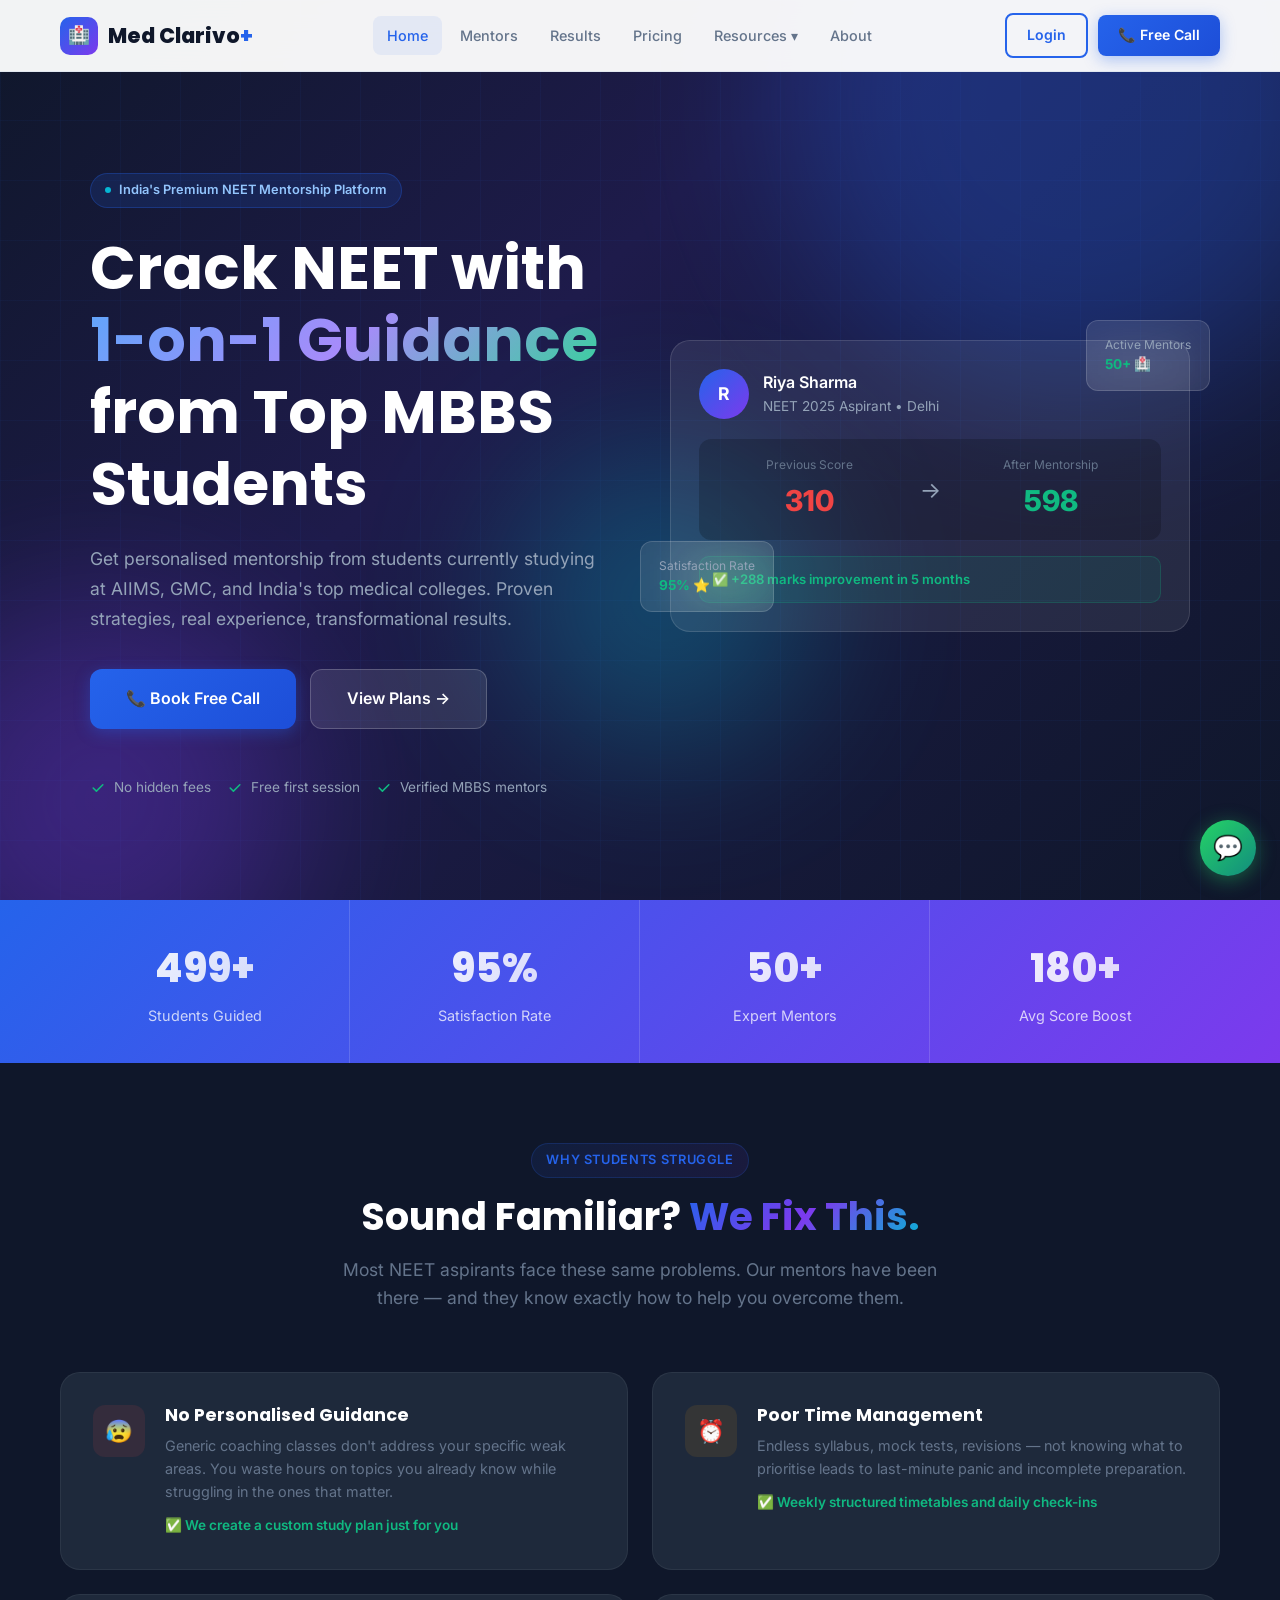
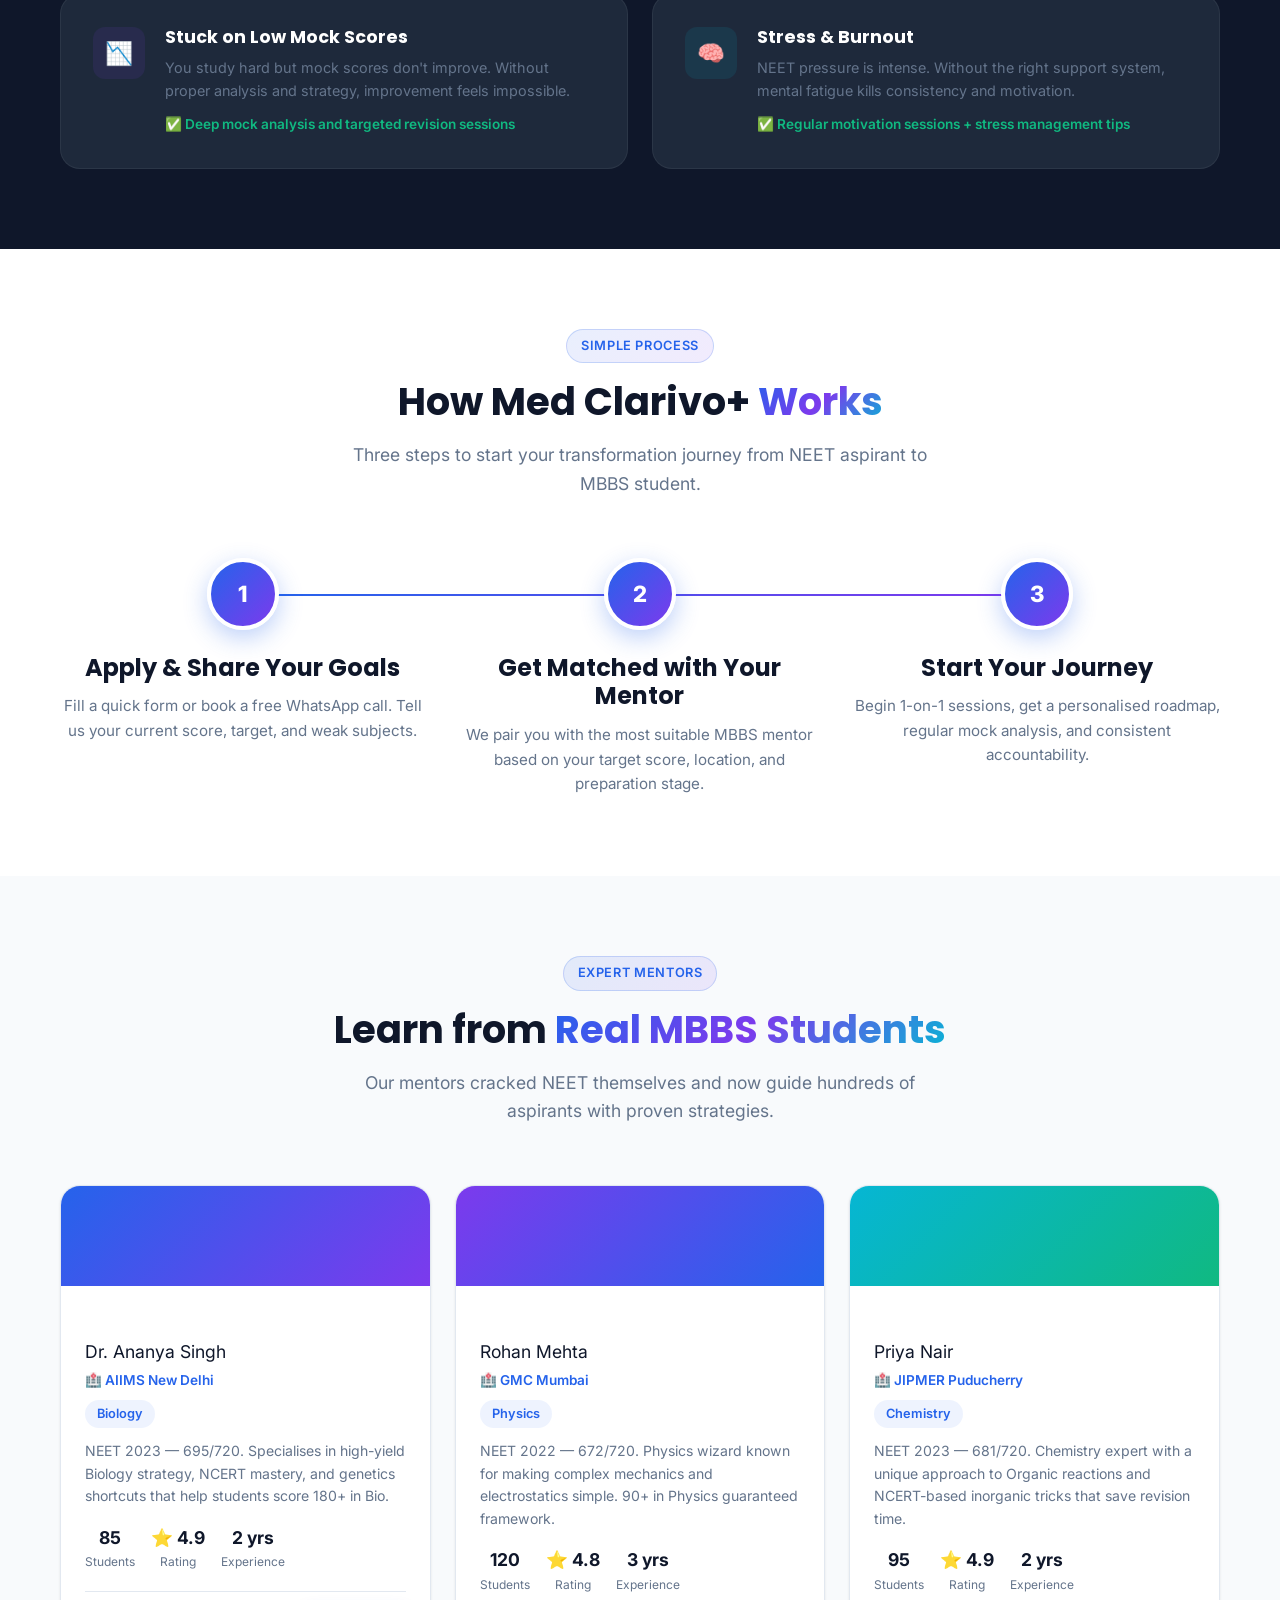
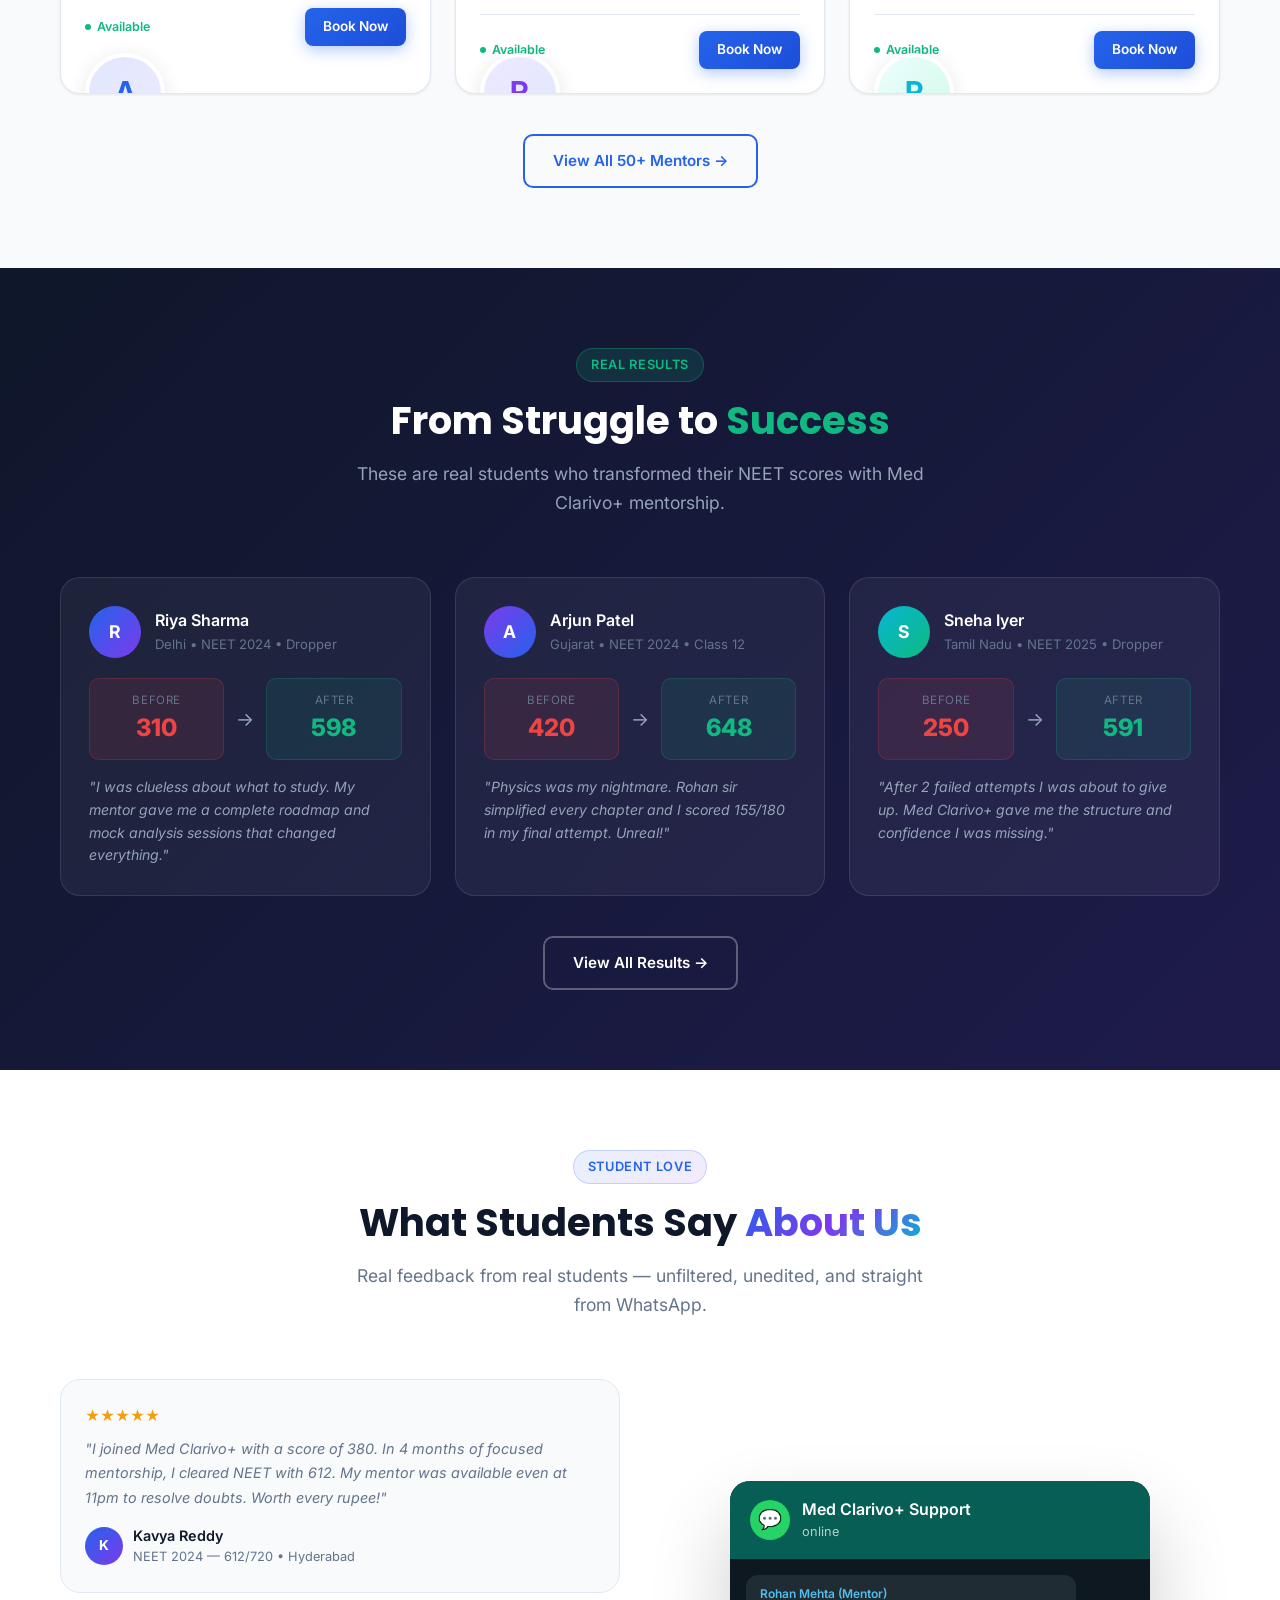
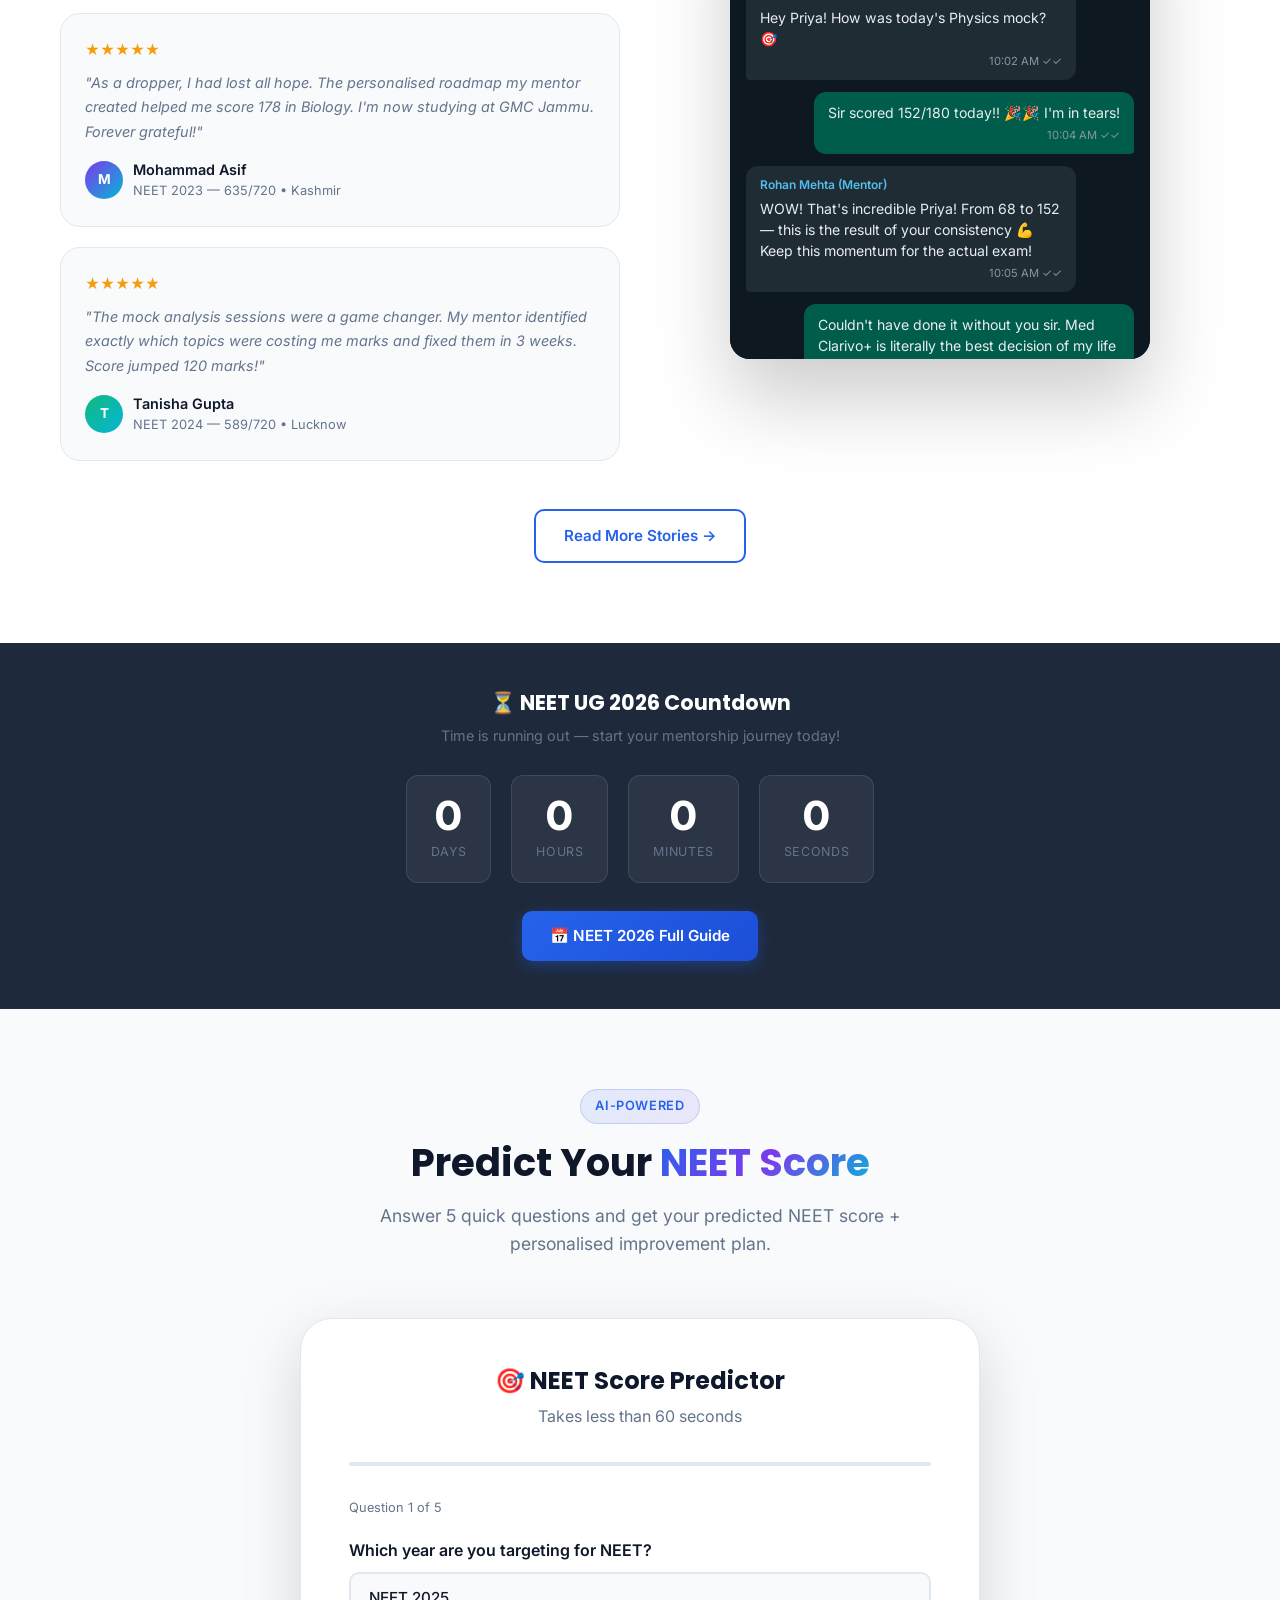
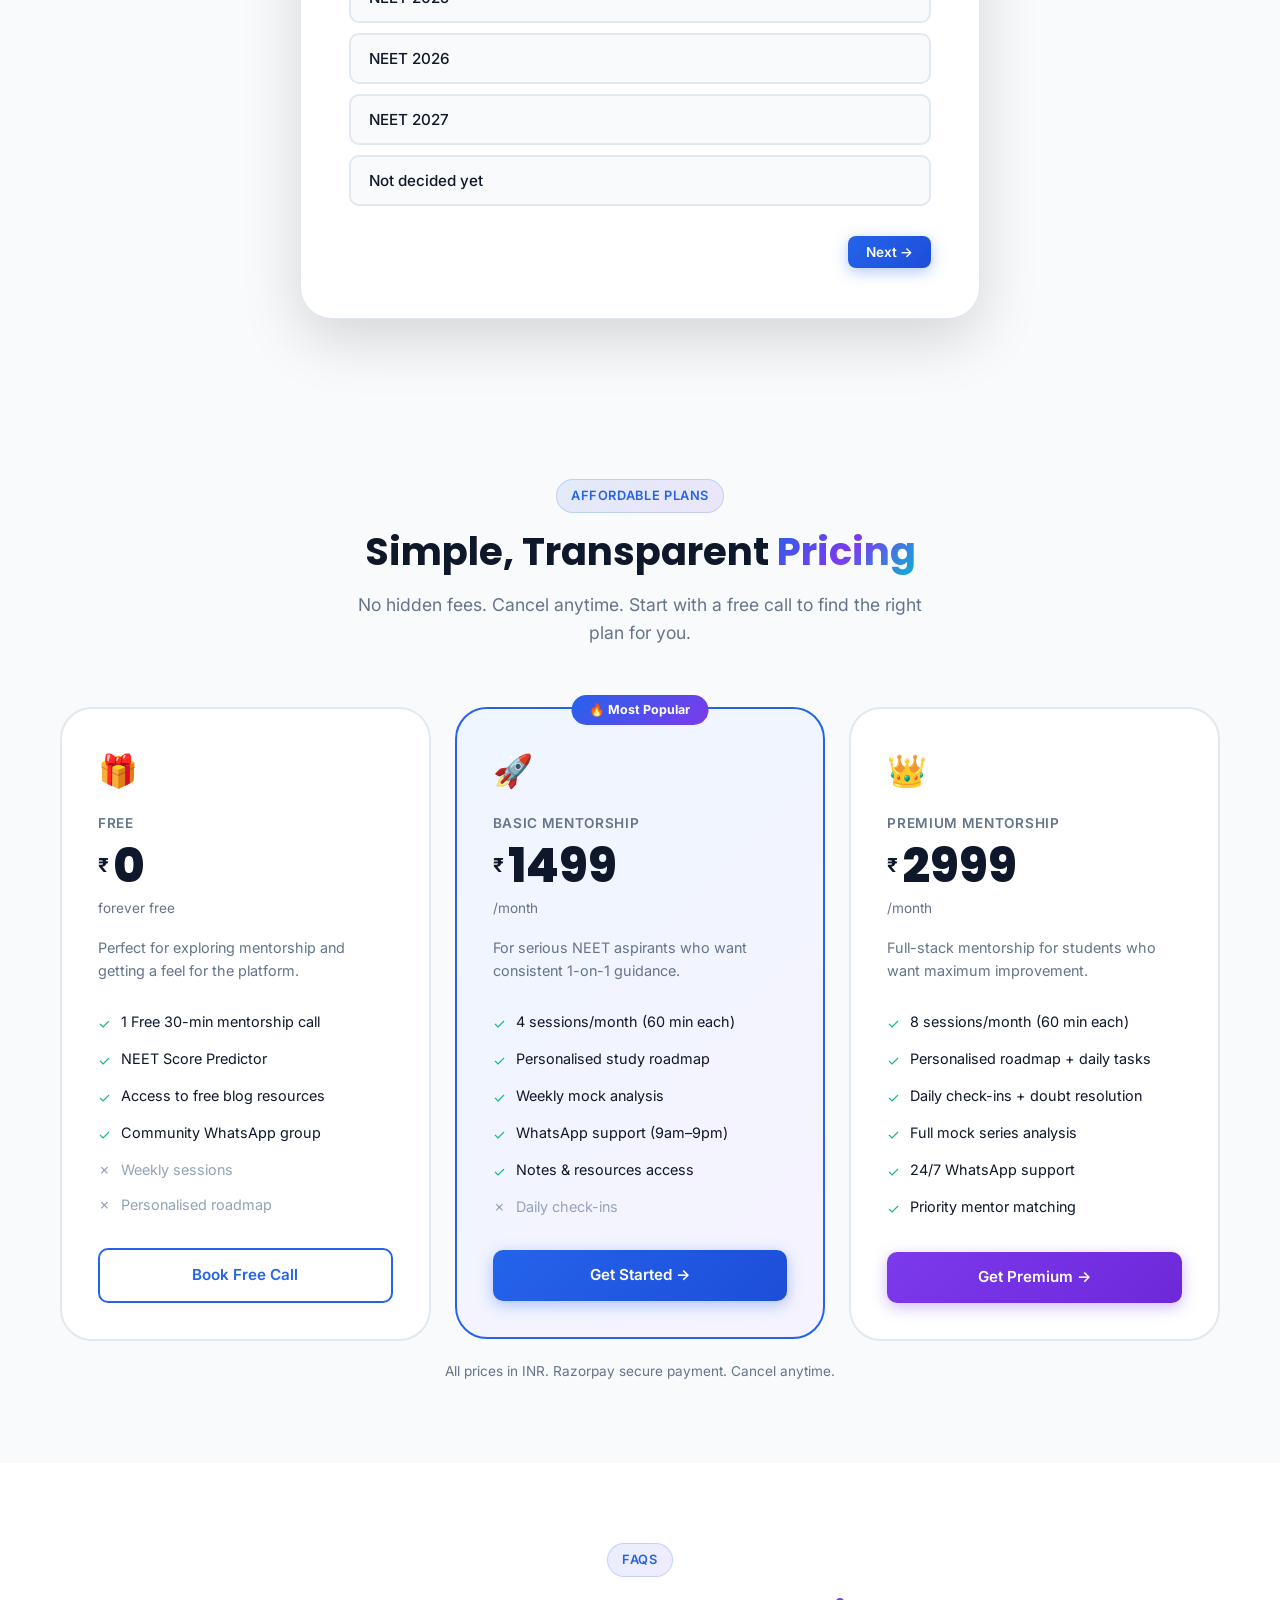
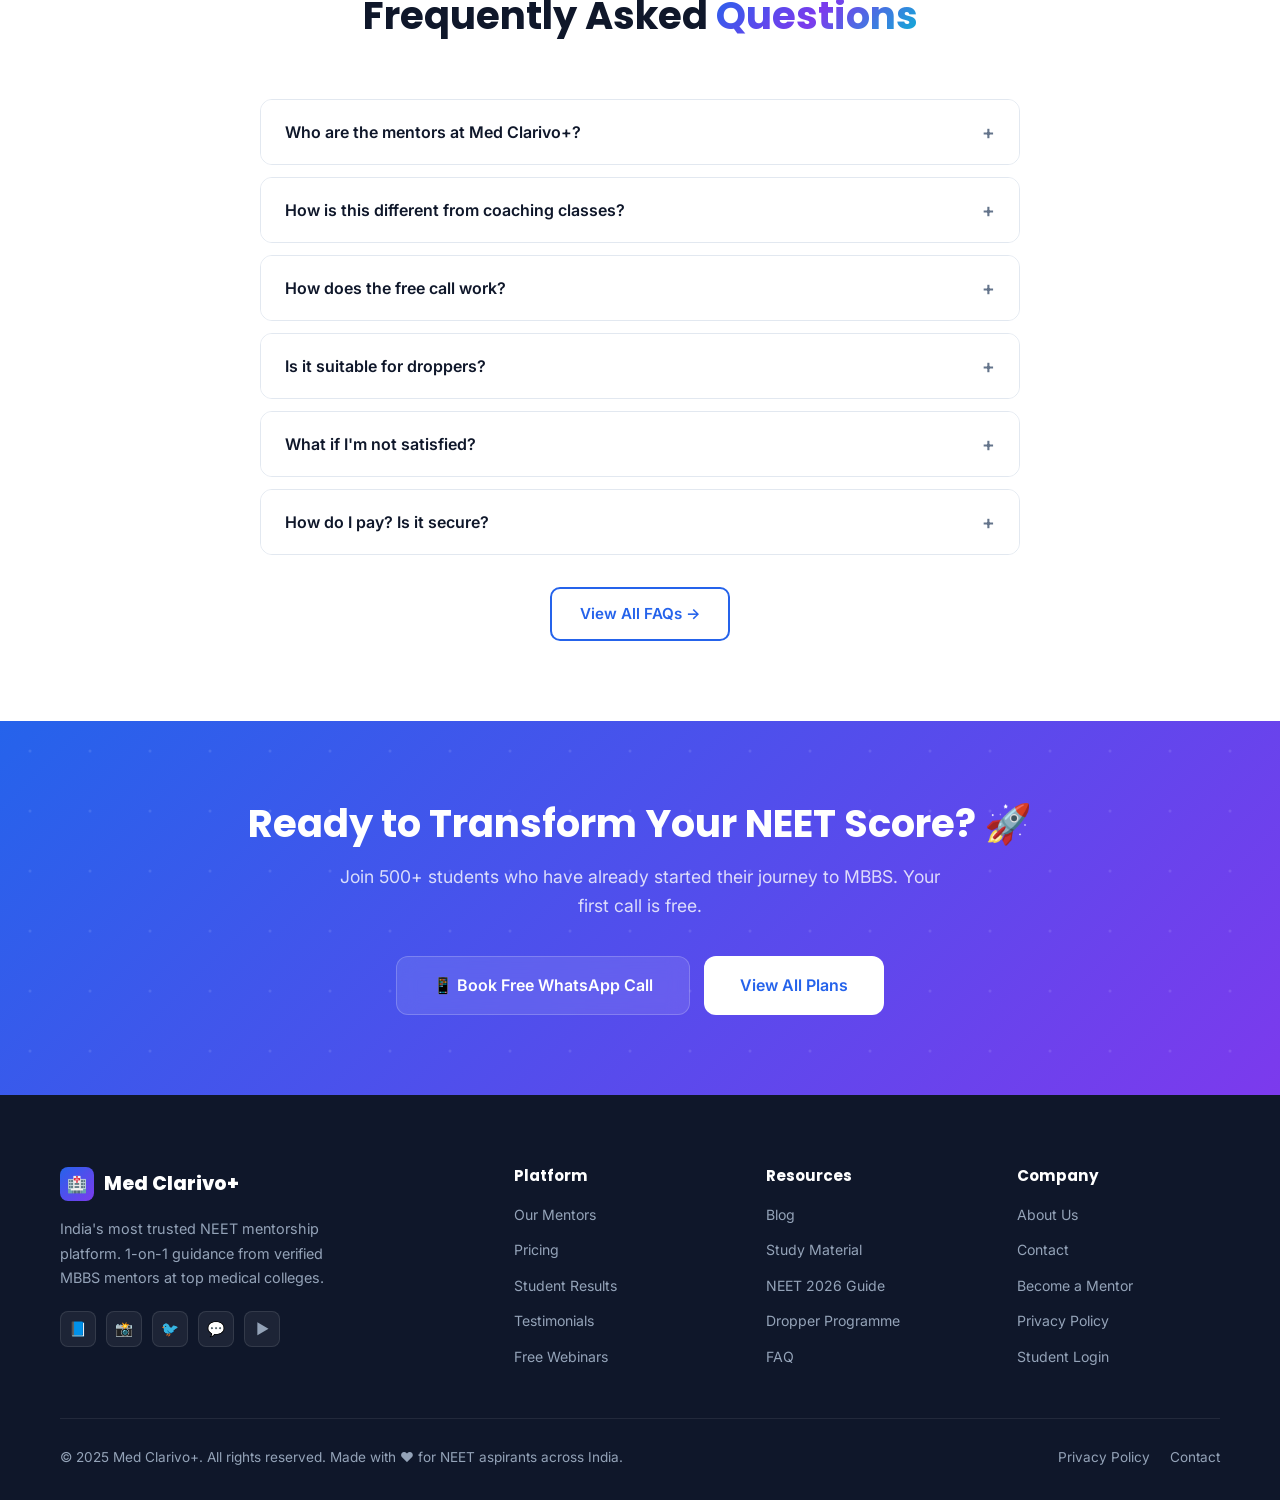
==== index.html @ 0ae344fa "Add premium homepage with all sections" ====
<!DOCTYPE html>
<html lang="en">
<head>
  <meta charset="UTF-8" />
  <meta name="viewport" content="width=device-width, initial-scale=1.0" />
  <title>Med Clarivo+ | Premium NEET Mentorship Platform</title>
  <meta name="description" content="Get personalised NEET mentorship from MBBS students at top medical colleges. 500+ students guided. 95% satisfaction. Book your free call today." />
  <meta name="keywords" content="NEET mentorship, NEET guidance, NEET mentor, NEET 2026 preparation, MBBS admission guidance, NEET coaching" />
  <meta name="robots" content="index, follow" />
  <meta name="author" content="Med Clarivo+" />
  <!-- Open Graph -->
  <meta property="og:title" content="Med Clarivo+ | Premium NEET Mentorship" />
  <meta property="og:description" content="Get personalised 1-on-1 NEET mentorship from MBBS students at top medical colleges." />
  <meta property="og:type" content="website" />
  <meta property="og:url" content="https://owaisahadbhat.github.io/Med-clarivo/" />
  <meta property="og:image" content="assets/images/og-image.jpg" />
  <!-- Twitter Card -->
  <meta name="twitter:card" content="summary_large_image" />
  <meta name="twitter:title" content="Med Clarivo+ | Premium NEET Mentorship" />
  <meta name="twitter:description" content="1-on-1 NEET mentorship from top MBBS students. 500+ guided. Free call available." />
  <!-- Structured Data -->
  <script type="application/ld+json">
  {
    "@context": "https://schema.org",
    "@type": "EducationalOrganization",
    "name": "Med Clarivo+",
    "description": "Premium NEET mentorship platform connecting aspirants with MBBS mentors",
    "url": "https://owaisahadbhat.github.io/Med-clarivo/",
    "sameAs": [],
    "offers": {
      "@type": "Offer",
      "description": "NEET mentorship plans starting free"
    }
  }
  </script>
  <link rel="preconnect" href="https://fonts.googleapis.com" />
  <link rel="preconnect" href="https://fonts.gstatic.com" crossorigin />
  <link href="https://fonts.googleapis.com/css2?family=Inter:wght@400;500;600;700&family=Poppins:wght@600;700;800&display=swap" rel="stylesheet" />
  <link rel="stylesheet" href="style.css" />
</head>
<body>

<!-- ============ NAVBAR ============ -->
<nav class="navbar" id="navbar">
  <div class="nav-inner">
    <a href="index.html" class="nav-logo">
      <div class="logo-icon">🏥</div>
      <span class="logo-text">Med Clarivo<span class="logo-plus">+</span></span>
    </a>
    <div class="nav-links">
      <a href="index.html" class="active">Home</a>
      <a href="pages/mentors.html">Mentors</a>
      <a href="pages/results.html">Results</a>
      <a href="pages/pricing.html">Pricing</a>
      <div class="nav-dropdown">
        <button class="nav-dropdown-toggle">Resources ▾</button>
        <div class="nav-dropdown-menu">
          <a href="pages/blog.html">📝 Blog</a>
          <a href="pages/resources.html">📚 Study Resources</a>
          <a href="pages/webinar.html">🎥 Free Webinars</a>
          <a href="pages/neet-2026.html">🎯 NEET 2026 Guide</a>
          <a href="pages/faq.html">❓ FAQ</a>
        </div>
      </div>
      <a href="pages/about.html">About</a>
    </div>
    <div class="nav-cta">
      <a href="pages/student-login.html" class="btn btn-outline btn-sm">Login</a>
      <a href="https://wa.me/919876543210?text=Hi! I want to book a free NEET mentorship call." class="btn btn-primary btn-sm" target="_blank">📞 Free Call</a>
    </div>
    <button class="hamburger" id="hamburger" aria-label="Menu">
      <span></span><span></span><span></span>
    </button>
  </div>
</nav>

<!-- Mobile Menu -->
<div class="mobile-menu" id="mobileMenu">
  <a href="index.html">🏠 Home</a>
  <a href="pages/mentors.html">👨‍⚕️ Mentors</a>
  <a href="pages/results.html">🏆 Results</a>
  <a href="pages/pricing.html">💰 Pricing</a>
  <a href="pages/blog.html">📝 Blog</a>
  <a href="pages/resources.html">📚 Resources</a>
  <a href="pages/neet-2026.html">🎯 NEET 2026</a>
  <a href="pages/about.html">ℹ️ About Us</a>
  <a href="pages/contact.html">📬 Contact</a>
  <div class="mobile-cta">
    <a href="pages/student-login.html" class="btn btn-outline btn-full">Login</a>
    <a href="https://wa.me/919876543210?text=Hi! I want to book a free NEET mentorship call." class="btn btn-primary btn-full" target="_blank">📞 Book Free Call</a>
  </div>
</div>

<!-- ============ HERO ============ -->
<section class="hero" id="hero">
  <div class="hero-bg-grid"></div>
  <div class="hero-orb hero-orb-1"></div>
  <div class="hero-orb hero-orb-2"></div>
  <div class="hero-orb hero-orb-3"></div>

  <div class="hero-content container">
    <div class="hero-inner">
      <div class="hero-left">
        <div class="hero-badge">
          <span class="dot"></span>
          India's Premium NEET Mentorship Platform
        </div>
        <h1 class="hero-title">
          <span>Crack NEET with</span>
          <span class="hl">1-on-1 Guidance</span>
          <span>from Top MBBS</span>
          <span>Students</span>
        </h1>
        <p class="hero-desc">
          Get personalised mentorship from students currently studying at AIIMS, GMC, and India's top medical colleges. Proven strategies, real experience, transformational results.
        </p>
        <div class="hero-cta">
          <a href="https://wa.me/919876543210?text=Hi! I want to book a free NEET mentorship call." class="btn btn-primary btn-lg" target="_blank">
            📞 Book Free Call
          </a>
          <a href="pages/pricing.html" class="btn btn-ghost btn-lg">
            View Plans →
          </a>
        </div>
        <div class="hero-trust">
          <div class="hero-trust-item">
            <svg width="16" height="16" fill="currentColor" viewBox="0 0 20 20"><path fill-rule="evenodd" d="M16.707 5.293a1 1 0 010 1.414l-8 8a1 1 0 01-1.414 0l-4-4a1 1 0 011.414-1.414L8 12.586l7.293-7.293a1 1 0 011.414 0z" clip-rule="evenodd"/></svg>
            No hidden fees
          </div>
          <div class="hero-trust-item">
            <svg width="16" height="16" fill="currentColor" viewBox="0 0 20 20"><path fill-rule="evenodd" d="M16.707 5.293a1 1 0 010 1.414l-8 8a1 1 0 01-1.414 0l-4-4a1 1 0 011.414-1.414L8 12.586l7.293-7.293a1 1 0 011.414 0z" clip-rule="evenodd"/></svg>
            Free first session
          </div>
          <div class="hero-trust-item">
            <svg width="16" height="16" fill="currentColor" viewBox="0 0 20 20"><path fill-rule="evenodd" d="M16.707 5.293a1 1 0 010 1.414l-8 8a1 1 0 01-1.414 0l-4-4a1 1 0 011.414-1.414L8 12.586l7.293-7.293a1 1 0 011.414 0z" clip-rule="evenodd"/></svg>
            Verified MBBS mentors
          </div>
        </div>
      </div>

      <div class="hero-visual">
        <div class="hero-card-main">
          <div class="student-info">
            <div class="avatar">R</div>
            <div>
              <div class="student-name">Riya Sharma</div>
              <div class="student-meta">NEET 2025 Aspirant • Delhi</div>
            </div>
          </div>
          <div class="score-improvement">
            <div class="score-box before">
              <div class="label">Previous Score</div>
              <div class="score">310</div>
            </div>
            <div class="score-arrow">→</div>
            <div class="score-box after">
              <div class="label">After Mentorship</div>
              <div class="score">598</div>
            </div>
          </div>
          <div style="margin-top:16px;padding:12px;background:rgba(16,185,129,0.1);border-radius:10px;border:1px solid rgba(16,185,129,0.2)">
            <p style="color:#10b981;font-size:0.82rem;font-weight:600">✅ +288 marks improvement in 5 months</p>
          </div>
        </div>
        <div class="floating-card floating-card-1">
          <div class="fc-label">Active Mentors</div>
          <div class="fc-value">50+ 🏥</div>
        </div>
        <div class="floating-card floating-card-2">
          <div class="fc-label">Satisfaction Rate</div>
          <div class="fc-value">95% ⭐</div>
        </div>
      </div>
    </div>
  </div>
</section>

<!-- ============ STATS BAR ============ -->
<section class="stats-bar">
  <div class="stats-bar-inner container">
    <div class="stat-item">
      <div class="stat-num" data-target="500" data-suffix="+">0+</div>
      <div class="stat-label">Students Guided</div>
    </div>
    <div class="stat-item">
      <div class="stat-num" data-target="95" data-suffix="%">0%</div>
      <div class="stat-label">Satisfaction Rate</div>
    </div>
    <div class="stat-item">
      <div class="stat-num" data-target="50" data-suffix="+">0+</div>
      <div class="stat-label">Expert Mentors</div>
    </div>
    <div class="stat-item">
      <div class="stat-num" data-target="180" data-suffix="+">0+</div>
      <div class="stat-label">Avg Score Boost</div>
    </div>
  </div>
</section>

<!-- ============ PAIN POINTS ============ -->
<section class="section pain-section">
  <div class="container">
    <div class="section-header animate-on-scroll">
      <div class="section-badge">Why Students Struggle</div>
      <h2 style="color:white">Sound Familiar? <span class="gradient-text">We Fix This.</span></h2>
      <p style="color:#64748b">Most NEET aspirants face these same problems. Our mentors have been there — and they know exactly how to help you overcome them.</p>
    </div>
    <div class="pain-grid">
      <div class="pain-card animate-on-scroll">
        <div class="pain-icon" style="background:rgba(239,68,68,0.1)">😰</div>
        <div>
          <h3>No Personalised Guidance</h3>
          <p>Generic coaching classes don't address your specific weak areas. You waste hours on topics you already know while struggling in the ones that matter.</p>
          <div class="pain-solution">✅ We create a custom study plan just for you</div>
        </div>
      </div>
      <div class="pain-card animate-on-scroll delay-1">
        <div class="pain-icon" style="background:rgba(245,158,11,0.1)">⏰</div>
        <div>
          <h3>Poor Time Management</h3>
          <p>Endless syllabus, mock tests, revisions — not knowing what to prioritise leads to last-minute panic and incomplete preparation.</p>
          <div class="pain-solution">✅ Weekly structured timetables and daily check-ins</div>
        </div>
      </div>
      <div class="pain-card animate-on-scroll delay-2">
        <div class="pain-icon" style="background:rgba(124,58,237,0.1)">📉</div>
        <div>
          <h3>Stuck on Low Mock Scores</h3>
          <p>You study hard but mock scores don't improve. Without proper analysis and strategy, improvement feels impossible.</p>
          <div class="pain-solution">✅ Deep mock analysis and targeted revision sessions</div>
        </div>
      </div>
      <div class="pain-card animate-on-scroll delay-3">
        <div class="pain-icon" style="background:rgba(6,182,212,0.1)">🧠</div>
        <div>
          <h3>Stress & Burnout</h3>
          <p>NEET pressure is intense. Without the right support system, mental fatigue kills consistency and motivation.</p>
          <div class="pain-solution">✅ Regular motivation sessions + stress management tips</div>
        </div>
      </div>
    </div>
  </div>
</section>

<!-- ============ HOW IT WORKS ============ -->
<section class="section how-section">
  <div class="container">
    <div class="section-header animate-on-scroll">
      <div class="section-badge">Simple Process</div>
      <h2>How Med Clarivo+ <span class="gradient-text">Works</span></h2>
      <p>Three steps to start your transformation journey from NEET aspirant to MBBS student.</p>
    </div>
    <div class="steps-grid">
      <div class="step-card animate-on-scroll">
        <div class="step-num">1</div>
        <h3>Apply & Share Your Goals</h3>
        <p>Fill a quick form or book a free WhatsApp call. Tell us your current score, target, and weak subjects.</p>
      </div>
      <div class="step-card animate-on-scroll delay-1">
        <div class="step-num">2</div>
        <h3>Get Matched with Your Mentor</h3>
        <p>We pair you with the most suitable MBBS mentor based on your target score, location, and preparation stage.</p>
      </div>
      <div class="step-card animate-on-scroll delay-2">
        <div class="step-num">3</div>
        <h3>Start Your Journey</h3>
        <p>Begin 1-on-1 sessions, get a personalised roadmap, regular mock analysis, and consistent accountability.</p>
      </div>
    </div>
  </div>
</section>

<!-- ============ FEATURED MENTORS ============ -->
<section class="section mentors-section">
  <div class="container">
    <div class="section-header animate-on-scroll">
      <div class="section-badge">Expert Mentors</div>
      <h2>Learn from <span class="gradient-text">Real MBBS Students</span></h2>
      <p>Our mentors cracked NEET themselves and now guide hundreds of aspirants with proven strategies.</p>
    </div>
    <div class="mentors-grid">
      <!-- Mentor 1 -->
      <div class="mentor-card animate-on-scroll">
        <div class="mentor-card-header"></div>
        <div class="mentor-avatar">A</div>
        <div class="mentor-card-body">
          <div class="mentor-name">Dr. Ananya Singh</div>
          <div class="mentor-college">🏥 AIIMS New Delhi</div>
          <div class="mentor-subject">Biology</div>
          <p class="mentor-bio">NEET 2023 — 695/720. Specialises in high-yield Biology strategy, NCERT mastery, and genetics shortcuts that help students score 180+ in Bio.</p>
          <div class="mentor-stats">
            <div class="mentor-stat"><div class="val">85</div><div class="key">Students</div></div>
            <div class="mentor-stat"><div class="val">⭐ 4.9</div><div class="key">Rating</div></div>
            <div class="mentor-stat"><div class="val">2 yrs</div><div class="key">Experience</div></div>
          </div>
          <div class="mentor-card-footer">
            <span class="avail-badge">Available</span>
            <a href="https://wa.me/919876543210?text=Hi! I want to book a session with Dr. Ananya Singh." class="btn btn-primary btn-sm" style="margin-left:auto" target="_blank">Book Now</a>
          </div>
        </div>
      </div>
      <!-- Mentor 2 -->
      <div class="mentor-card animate-on-scroll delay-1">
        <div class="mentor-card-header" style="background:linear-gradient(135deg,#7c3aed,#2563eb)"></div>
        <div class="mentor-avatar" style="background:linear-gradient(135deg,#ede9fe,#e0e7ff);color:#7c3aed">R</div>
        <div class="mentor-card-body">
          <div class="mentor-name">Rohan Mehta</div>
          <div class="mentor-college">🏥 GMC Mumbai</div>
          <div class="mentor-subject">Physics</div>
          <p class="mentor-bio">NEET 2022 — 672/720. Physics wizard known for making complex mechanics and electrostatics simple. 90+ in Physics guaranteed framework.</p>
          <div class="mentor-stats">
            <div class="mentor-stat"><div class="val">120</div><div class="key">Students</div></div>
            <div class="mentor-stat"><div class="val">⭐ 4.8</div><div class="key">Rating</div></div>
            <div class="mentor-stat"><div class="val">3 yrs</div><div class="key">Experience</div></div>
          </div>
          <div class="mentor-card-footer">
            <span class="avail-badge">Available</span>
            <a href="https://wa.me/919876543210?text=Hi! I want to book a session with Rohan Mehta." class="btn btn-primary btn-sm" style="margin-left:auto" target="_blank">Book Now</a>
          </div>
        </div>
      </div>
      <!-- Mentor 3 -->
      <div class="mentor-card animate-on-scroll delay-2">
        <div class="mentor-card-header" style="background:linear-gradient(135deg,#06b6d4,#10b981)"></div>
        <div class="mentor-avatar" style="background:linear-gradient(135deg,#ecfeff,#d1fae5);color:#06b6d4">P</div>
        <div class="mentor-card-body">
          <div class="mentor-name">Priya Nair</div>
          <div class="mentor-college">🏥 JIPMER Puducherry</div>
          <div class="mentor-subject">Chemistry</div>
          <p class="mentor-bio">NEET 2023 — 681/720. Chemistry expert with a unique approach to Organic reactions and NCERT-based inorganic tricks that save revision time.</p>
          <div class="mentor-stats">
            <div class="mentor-stat"><div class="val">95</div><div class="key">Students</div></div>
            <div class="mentor-stat"><div class="val">⭐ 4.9</div><div class="key">Rating</div></div>
            <div class="mentor-stat"><div class="val">2 yrs</div><div class="key">Experience</div></div>
          </div>
          <div class="mentor-card-footer">
            <span class="avail-badge">Available</span>
            <a href="https://wa.me/919876543210?text=Hi! I want to book a session with Priya Nair." class="btn btn-primary btn-sm" style="margin-left:auto" target="_blank">Book Now</a>
          </div>
        </div>
      </div>
    </div>
    <div style="text-align:center;margin-top:40px">
      <a href="pages/mentors.html" class="btn btn-outline">View All 50+ Mentors →</a>
    </div>
  </div>
</section>

<!-- ============ RESULTS ============ -->
<section class="section results-section">
  <div class="container">
    <div class="section-header animate-on-scroll">
      <div class="section-badge" style="background:rgba(16,185,129,0.15);border-color:rgba(16,185,129,0.3);color:#10b981">Real Results</div>
      <h2>From Struggle to <span style="color:#10b981">Success</span></h2>
      <p>These are real students who transformed their NEET scores with Med Clarivo+ mentorship.</p>
    </div>
    <div class="results-grid">
      <div class="result-card animate-on-scroll">
        <div class="result-student">
          <div class="result-avatar">R</div>
          <div><div class="result-name">Riya Sharma</div><div class="result-meta">Delhi • NEET 2024 • Dropper</div></div>
        </div>
        <div class="score-track">
          <div class="score-pill before"><div class="s-label">Before</div><div class="s-val">310</div></div>
          <div class="score-arrow-icon">→</div>
          <div class="score-pill after"><div class="s-label">After</div><div class="s-val">598</div></div>
        </div>
        <p class="result-quote">"I was clueless about what to study. My mentor gave me a complete roadmap and mock analysis sessions that changed everything."</p>
      </div>
      <div class="result-card animate-on-scroll delay-1">
        <div class="result-student">
          <div class="result-avatar" style="background:linear-gradient(135deg,#7c3aed,#2563eb)">A</div>
          <div><div class="result-name">Arjun Patel</div><div class="result-meta">Gujarat • NEET 2024 • Class 12</div></div>
        </div>
        <div class="score-track">
          <div class="score-pill before"><div class="s-label">Before</div><div class="s-val">420</div></div>
          <div class="score-arrow-icon">→</div>
          <div class="score-pill after"><div class="s-label">After</div><div class="s-val">648</div></div>
        </div>
        <p class="result-quote">"Physics was my nightmare. Rohan sir simplified every chapter and I scored 155/180 in my final attempt. Unreal!"</p>
      </div>
      <div class="result-card animate-on-scroll delay-2">
        <div class="result-student">
          <div class="result-avatar" style="background:linear-gradient(135deg,#06b6d4,#10b981)">S</div>
          <div><div class="result-name">Sneha Iyer</div><div class="result-meta">Tamil Nadu • NEET 2025 • Dropper</div></div>
        </div>
        <div class="score-track">
          <div class="score-pill before"><div class="s-label">Before</div><div class="s-val">250</div></div>
          <div class="score-arrow-icon">→</div>
          <div class="score-pill after"><div class="s-label">After</div><div class="s-val">591</div></div>
        </div>
        <p class="result-quote">"After 2 failed attempts I was about to give up. Med Clarivo+ gave me the structure and confidence I was missing."</p>
      </div>
    </div>
    <div style="text-align:center;margin-top:40px">
      <a href="pages/results.html" class="btn btn-outline" style="color:white;border-color:rgba(255,255,255,0.3)">View All Results →</a>
    </div>
  </div>
</section>

<!-- ============ TESTIMONIALS ============ -->
<section class="section testi-section">
  <div class="container">
    <div class="section-header animate-on-scroll">
      <div class="section-badge">Student Love</div>
      <h2>What Students Say <span class="gradient-text">About Us</span></h2>
      <p>Real feedback from real students — unfiltered, unedited, and straight from WhatsApp.</p>
    </div>
    <div class="testi-grid">
      <div class="testi-cards">
        <div class="testi-card animate-on-scroll">
          <div class="testi-stars">★★★★★</div>
          <p class="testi-text">"I joined Med Clarivo+ with a score of 380. In 4 months of focused mentorship, I cleared NEET with 612. My mentor was available even at 11pm to resolve doubts. Worth every rupee!"</p>
          <div class="testi-author">
            <div class="testi-author-avatar">K</div>
            <div><div class="testi-author-name">Kavya Reddy</div><div class="testi-author-meta">NEET 2024 — 612/720 • Hyderabad</div></div>
          </div>
        </div>
        <div class="testi-card animate-on-scroll delay-1">
          <div class="testi-stars">★★★★★</div>
          <p class="testi-text">"As a dropper, I had lost all hope. The personalised roadmap my mentor created helped me score 178 in Biology. I'm now studying at GMC Jammu. Forever grateful!"</p>
          <div class="testi-author">
            <div class="testi-author-avatar" style="background:linear-gradient(135deg,#7c3aed,#06b6d4)">M</div>
            <div><div class="testi-author-name">Mohammad Asif</div><div class="testi-author-meta">NEET 2023 — 635/720 • Kashmir</div></div>
          </div>
        </div>
        <div class="testi-card animate-on-scroll delay-2">
          <div class="testi-stars">★★★★★</div>
          <p class="testi-text">"The mock analysis sessions were a game changer. My mentor identified exactly which topics were costing me marks and fixed them in 3 weeks. Score jumped 120 marks!"</p>
          <div class="testi-author">
            <div class="testi-author-avatar" style="background:linear-gradient(135deg,#10b981,#06b6d4)">T</div>
            <div><div class="testi-author-name">Tanisha Gupta</div><div class="testi-author-meta">NEET 2024 — 589/720 • Lucknow</div></div>
          </div>
        </div>
      </div>
      <div class="animate-on-scroll delay-1">
        <div class="whatsapp-container">
          <div class="wa-header">
            <div class="wa-avatar">💬</div>
            <div>
              <div class="wa-name">Med Clarivo+ Support</div>
              <div class="wa-status">online</div>
            </div>
          </div>
          <div class="wa-bg">
            <div class="wa-msg received">
              <div class="wa-sender">Rohan Mehta (Mentor)</div>
              Hey Priya! How was today's Physics mock? 🎯
              <div class="wa-time">10:02 AM ✓✓</div>
            </div>
            <div class="wa-msg sent">
              Sir scored 152/180 today!! 🎉🎉 I'm in tears!
              <div class="wa-time">10:04 AM ✓✓</div>
            </div>
            <div class="wa-msg received">
              <div class="wa-sender">Rohan Mehta (Mentor)</div>
              WOW! That's incredible Priya! From 68 to 152 — this is the result of your consistency 💪 Keep this momentum for the actual exam!
              <div class="wa-time">10:05 AM ✓✓</div>
            </div>
            <div class="wa-msg sent">
              Couldn't have done it without you sir. Med Clarivo+ is literally the best decision of my life 🙏
              <div class="wa-time">10:07 AM ✓✓</div>
            </div>
            <div class="wa-msg received">
              <div class="wa-sender">Ananya Singh (Mentor)</div>
              Just saw your Bio score too — 176/180! You're ready 🏥✨
              <div class="wa-time">10:10 AM ✓✓</div>
            </div>
            <div class="wa-msg sent">
              Thank you both so much 😭💙 Booking AIIMS level now haha!
              <div class="wa-time">10:11 AM ✓✓</div>
            </div>
          </div>
        </div>
      </div>
    </div>
    <div style="text-align:center;margin-top:48px">
      <a href="pages/testimonials.html" class="btn btn-outline">Read More Stories →</a>
    </div>
  </div>
</section>

<!-- ============ COUNTDOWN ============ -->
<section class="countdown-section">
  <div class="container countdown-inner">
    <h3>⏳ NEET UG 2026 Countdown</h3>
    <p class="sub">Time is running out — start your mentorship journey today!</p>
    <div class="countdown-timer">
      <div class="timer-unit"><div class="timer-num" id="cd-days">--</div><div class="timer-label">Days</div></div>
      <div class="timer-unit"><div class="timer-num" id="cd-hours">--</div><div class="timer-label">Hours</div></div>
      <div class="timer-unit"><div class="timer-num" id="cd-mins">--</div><div class="timer-label">Minutes</div></div>
      <div class="timer-unit"><div class="timer-num" id="cd-secs">--</div><div class="timer-label">Seconds</div></div>
    </div>
    <div style="margin-top:28px">
      <a href="pages/neet-2026.html" class="btn btn-primary">📅 NEET 2026 Full Guide</a>
    </div>
  </div>
</section>

<!-- ============ SCORE PREDICTOR ============ -->
<section class="section predictor-section">
  <div class="container">
    <div class="section-header animate-on-scroll">
      <div class="section-badge">AI-Powered</div>
      <h2>Predict Your <span class="gradient-text">NEET Score</span></h2>
      <p>Answer 5 quick questions and get your predicted NEET score + personalised improvement plan.</p>
    </div>
    <div class="predictor-card animate-on-scroll">
      <h3>🎯 NEET Score Predictor</h3>
      <p class="sub">Takes less than 60 seconds</p>
      <div id="quizContainer"></div>
    </div>
  </div>
</section>

<!-- ============ PRICING PREVIEW ============ -->
<section class="section pricing-section">
  <div class="container">
    <div class="section-header animate-on-scroll">
      <div class="section-badge">Affordable Plans</div>
      <h2>Simple, Transparent <span class="gradient-text">Pricing</span></h2>
      <p>No hidden fees. Cancel anytime. Start with a free call to find the right plan for you.</p>
    </div>
    <div class="pricing-grid">
      <!-- Free -->
      <div class="price-card animate-on-scroll">
        <div class="price-icon">🎁</div>
        <div class="price-plan-name">Free</div>
        <div class="price-amount"><span class="price-currency">₹</span><span class="price-num">0</span></div>
        <div class="price-period">forever free</div>
        <p class="price-desc">Perfect for exploring mentorship and getting a feel for the platform.</p>
        <ul class="price-features">
          <li><span class="check">✓</span> 1 Free 30-min mentorship call</li>
          <li><span class="check">✓</span> NEET Score Predictor</li>
          <li><span class="check">✓</span> Access to free blog resources</li>
          <li><span class="check">✓</span> Community WhatsApp group</li>
          <li><span class="cross">✗</span> <span style="color:var(--gray-light)">Weekly sessions</span></li>
          <li><span class="cross">✗</span> <span style="color:var(--gray-light)">Personalised roadmap</span></li>
        </ul>
        <a href="https://wa.me/919876543210?text=Hi! I want to book my free NEET mentorship call." class="btn btn-outline btn-full" target="_blank">Book Free Call</a>
      </div>
      <!-- Basic -->
      <div class="price-card featured animate-on-scroll delay-1">
        <div class="popular-badge">🔥 Most Popular</div>
        <div class="price-icon">🚀</div>
        <div class="price-plan-name">Basic Mentorship</div>
        <div class="price-amount"><span class="price-currency">₹</span><span class="price-num" data-monthly="1499" data-annual="14999">1499</span></div>
        <div class="price-period">/month</div>
        <p class="price-desc">For serious NEET aspirants who want consistent 1-on-1 guidance.</p>
        <ul class="price-features">
          <li><span class="check">✓</span> 4 sessions/month (60 min each)</li>
          <li><span class="check">✓</span> Personalised study roadmap</li>
          <li><span class="check">✓</span> Weekly mock analysis</li>
          <li><span class="check">✓</span> WhatsApp support (9am–9pm)</li>
          <li><span class="check">✓</span> Notes & resources access</li>
          <li><span class="cross">✗</span> <span style="color:var(--gray-light)">Daily check-ins</span></li>
        </ul>
        <a href="pages/pricing.html" class="btn btn-primary btn-full">Get Started →</a>
      </div>
      <!-- Premium -->
      <div class="price-card animate-on-scroll delay-2">
        <div class="price-icon">👑</div>
        <div class="price-plan-name">Premium Mentorship</div>
        <div class="price-amount"><span class="price-currency">₹</span><span class="price-num" data-monthly="2999" data-annual="29999">2999</span></div>
        <div class="price-period">/month</div>
        <p class="price-desc">Full-stack mentorship for students who want maximum improvement.</p>
        <ul class="price-features">
          <li><span class="check">✓</span> 8 sessions/month (60 min each)</li>
          <li><span class="check">✓</span> Personalised roadmap + daily tasks</li>
          <li><span class="check">✓</span> Daily check-ins + doubt resolution</li>
          <li><span class="check">✓</span> Full mock series analysis</li>
          <li><span class="check">✓</span> 24/7 WhatsApp support</li>
          <li><span class="check">✓</span> Priority mentor matching</li>
        </ul>
        <a href="pages/pricing.html" class="btn btn-secondary btn-full">Get Premium →</a>
      </div>
    </div>
    <p style="text-align:center;color:var(--gray);font-size:0.85rem;margin-top:20px">All prices in INR. Razorpay secure payment. Cancel anytime.</p>
  </div>
</section>

<!-- ============ FAQ ============ -->
<section class="section faq-section">
  <div class="container">
    <div class="section-header animate-on-scroll">
      <div class="section-badge">FAQs</div>
      <h2>Frequently Asked <span class="gradient-text">Questions</span></h2>
    </div>
    <div class="faq-list">
      <div class="faq-item"><button class="faq-q">Who are the mentors at Med Clarivo+? <span class="faq-icon">+</span></button><div class="faq-a">All our mentors are current MBBS students at top government medical colleges like AIIMS, JIPMER, GMC, and other premier institutions. They have personally cleared NEET with scores above 650 and undergo a rigorous vetting process before joining our platform.</div></div>
      <div class="faq-item"><button class="faq-q">How is this different from coaching classes? <span class="faq-icon">+</span></button><div class="faq-a">Unlike coaching classes where one teacher handles 100+ students, Med Clarivo+ provides 1-on-1 personalised guidance. Your mentor knows your specific weak areas, learning pace, and creates a roadmap just for you. It's mentorship, not teaching.</div></div>
      <div class="faq-item"><button class="faq-q">How does the free call work? <span class="faq-icon">+</span></button><div class="faq-a">Book your free 30-minute call via WhatsApp. A mentor will call you, understand your current preparation level, target college, and challenges. They'll give you an initial strategy session completely free — no commitment required.</div></div>
      <div class="faq-item"><button class="faq-q">Is it suitable for droppers? <span class="faq-icon">+</span></button><div class="faq-a">Absolutely. In fact, many of our biggest success stories are droppers. Our mentors know exactly what went wrong in previous attempts and how to avoid the same mistakes. We have a dedicated <a href="pages/dropper.html" style="color:var(--primary)">Dropper Programme</a>.</div></div>
      <div class="faq-item"><button class="faq-q">What if I'm not satisfied? <span class="faq-icon">+</span></button><div class="faq-a">We offer a 7-day satisfaction guarantee. If you're not happy with your mentor match or the quality of sessions in the first week, we'll either rematch you with a different mentor or issue a full refund — no questions asked.</div></div>
      <div class="faq-item"><button class="faq-q">How do I pay? Is it secure? <span class="faq-icon">+</span></button><div class="faq-a">We use Razorpay for secure payments. You can pay via UPI, credit/debit card, net banking, or EMI options. All transactions are encrypted and secure.</div></div>
    </div>
    <div style="text-align:center;margin-top:32px">
      <a href="pages/faq.html" class="btn btn-outline">View All FAQs →</a>
    </div>
  </div>
</section>

<!-- ============ CTA BANNER ============ -->
<section class="cta-banner">
  <div class="container cta-inner">
    <div class="animate-on-scroll">
      <h2>Ready to Transform Your NEET Score? 🚀</h2>
      <p>Join 500+ students who have already started their journey to MBBS. Your first call is free.</p>
      <div class="cta-btns">
        <a href="https://wa.me/919876543210?text=Hi! I want to book a free NEET mentorship call." class="btn btn-ghost btn-lg" target="_blank">📱 Book Free WhatsApp Call</a>
        <a href="pages/pricing.html" class="btn btn-lg" style="background:white;color:var(--primary)">View All Plans</a>
      </div>
    </div>
  </div>
</section>

<!-- ============ FOOTER ============ -->
<footer class="footer">
  <div class="container">
    <div class="footer-grid">
      <div class="footer-brand">
        <div class="logo"><div class="logo-icon">🏥</div>Med Clarivo+</div>
        <p>India's most trusted NEET mentorship platform. 1-on-1 guidance from verified MBBS mentors at top medical colleges.</p>
        <div class="footer-social">
          <a href="#" class="social-btn">📘</a>
          <a href="#" class="social-btn">📸</a>
          <a href="#" class="social-btn">🐦</a>
          <a href="https://wa.me/919876543210" class="social-btn" target="_blank">💬</a>
          <a href="#" class="social-btn">▶️</a>
        </div>
      </div>
      <div class="footer-col">
        <h4>Platform</h4>
        <ul>
          <li><a href="pages/mentors.html">Our Mentors</a></li>
          <li><a href="pages/pricing.html">Pricing</a></li>
          <li><a href="pages/results.html">Student Results</a></li>
          <li><a href="pages/testimonials.html">Testimonials</a></li>
          <li><a href="pages/webinar.html">Free Webinars</a></li>
        </ul>
      </div>
      <div class="footer-col">
        <h4>Resources</h4>
        <ul>
          <li><a href="pages/blog.html">Blog</a></li>
          <li><a href="pages/resources.html">Study Material</a></li>
          <li><a href="pages/neet-2026.html">NEET 2026 Guide</a></li>
          <li><a href="pages/dropper.html">Dropper Programme</a></li>
          <li><a href="pages/faq.html">FAQ</a></li>
        </ul>
      </div>
      <div class="footer-col">
        <h4>Company</h4>
        <ul>
          <li><a href="pages/about.html">About Us</a></li>
          <li><a href="pages/contact.html">Contact</a></li>
          <li><a href="pages/become-mentor.html">Become a Mentor</a></li>
          <li><a href="pages/privacy-policy.html">Privacy Policy</a></li>
          <li><a href="pages/student-login.html">Student Login</a></li>
        </ul>
      </div>
    </div>
    <div class="footer-bottom">
      <p>© 2025 Med Clarivo+. All rights reserved. Made with ❤️ for NEET aspirants across India.</p>
      <div class="footer-bottom-links">
        <a href="pages/privacy-policy.html">Privacy Policy</a>
        <a href="pages/contact.html">Contact</a>
      </div>
    </div>
  </div>
</footer>

<!-- Floating WhatsApp -->
<a href="https://wa.me/919876543210?text=Hi! I want to book a free NEET mentorship call from Med Clarivo+." class="wa-float" target="_blank" aria-label="Chat on WhatsApp">
  <span>💬</span>
  <span class="wa-float-tooltip">Chat with us!</span>
</a>

<script src="script.js"></script>
</body>
</html>
---- style.css ----
/* ============================================
   MED CLARIVO+ - GLOBAL STYLES
   Premium NEET Mentorship Platform
   ============================================ */

:root {
  --primary: #2563EB;
  --primary-dark: #1d4ed8;
  --primary-light: #3b82f6;
  --secondary: #7C3AED;
  --secondary-dark: #6d28d9;
  --accent: #06B6D4;
  --accent-dark: #0891b2;
  --success: #10B981;
  --warning: #F59E0B;
  --danger: #EF4444;
  --dark: #0f172a;
  --dark-2: #1e293b;
  --dark-3: #334155;
  --gray: #64748b;
  --gray-light: #94a3b8;
  --border: #e2e8f0;
  --bg: #f8fafc;
  --white: #ffffff;
  --glass: rgba(255,255,255,0.08);
  --glass-border: rgba(255,255,255,0.15);
  --shadow-sm: 0 1px 3px rgba(0,0,0,0.08);
  --shadow: 0 4px 20px rgba(0,0,0,0.1);
  --shadow-lg: 0 20px 60px rgba(0,0,0,0.15);
  --shadow-xl: 0 40px 80px rgba(0,0,0,0.2);
  --radius: 12px;
  --radius-lg: 20px;
  --radius-xl: 32px;
  --font: 'Inter', -apple-system, BlinkMacSystemFont, 'Segoe UI', sans-serif;
  --font-display: 'Poppins', var(--font);
  --transition: all 0.3s cubic-bezier(0.4, 0, 0.2, 1);
  --nav-height: 72px;
}

*, *::before, *::after { box-sizing: border-box; margin: 0; padding: 0; }

html { scroll-behavior: smooth; font-size: 16px; }

body {
  font-family: var(--font);
  background: var(--bg);
  color: var(--dark);
  line-height: 1.6;
  overflow-x: hidden;
  -webkit-font-smoothing: antialiased;
}

img { max-width: 100%; height: auto; display: block; }
a { text-decoration: none; color: inherit; }
ul { list-style: none; }
button { cursor: pointer; border: none; outline: none; font-family: inherit; }
input, textarea, select { font-family: inherit; outline: none; }

/* ============ TYPOGRAPHY ============ */
h1,h2,h3,h4,h5,h6 { font-family: var(--font-display); font-weight: 700; line-height: 1.2; }
h1 { font-size: clamp(2rem, 5vw, 3.75rem); }
h2 { font-size: clamp(1.5rem, 3vw, 2.5rem); }
h3 { font-size: clamp(1.1rem, 2vw, 1.5rem); }
h4 { font-size: 1.1rem; }

.gradient-text {
  background: linear-gradient(135deg, var(--primary), var(--secondary), var(--accent));
  -webkit-background-clip: text;
  -webkit-text-fill-color: transparent;
  background-clip: text;
}

/* ============ LAYOUT ============ */
.container { max-width: 1200px; margin: 0 auto; padding: 0 20px; }
.container-wide { max-width: 1400px; margin: 0 auto; padding: 0 24px; }
.section { padding: 80px 0; }
.section-sm { padding: 48px 0; }

.section-header { text-align: center; margin-bottom: 60px; }
.section-header p { font-size: 1.1rem; color: var(--gray); max-width: 600px; margin: 16px auto 0; }
.section-badge {
  display: inline-flex; align-items: center; gap: 8px;
  background: linear-gradient(135deg, rgba(37,99,235,0.1), rgba(124,58,237,0.1));
  border: 1px solid rgba(37,99,235,0.2);
  color: var(--primary); font-size: 0.8rem; font-weight: 600;
  padding: 6px 14px; border-radius: 100px; margin-bottom: 16px;
  letter-spacing: 0.05em; text-transform: uppercase;
}

/* ============ BUTTONS ============ */
.btn {
  display: inline-flex; align-items: center; gap: 8px;
  padding: 13px 28px; border-radius: 10px;
  font-size: 0.95rem; font-weight: 600;
  transition: var(--transition); white-space: nowrap;
  position: relative; overflow: hidden;
}
.btn::before {
  content: ''; position: absolute; inset: 0;
  background: rgba(255,255,255,0.1);
  opacity: 0; transition: var(--transition);
}
.btn:hover::before { opacity: 1; }
.btn:active { transform: scale(0.98); }

.btn-primary {
  background: linear-gradient(135deg, var(--primary), var(--primary-dark));
  color: white;
  box-shadow: 0 4px 15px rgba(37,99,235,0.35);
}
.btn-primary:hover {
  box-shadow: 0 8px 25px rgba(37,99,235,0.5);
  transform: translateY(-2px);
}

.btn-secondary {
  background: linear-gradient(135deg, var(--secondary), var(--secondary-dark));
  color: white;
  box-shadow: 0 4px 15px rgba(124,58,237,0.35);
}
.btn-secondary:hover {
  box-shadow: 0 8px 25px rgba(124,58,237,0.5);
  transform: translateY(-2px);
}

.btn-outline {
  background: transparent;
  border: 2px solid var(--primary);
  color: var(--primary);
}
.btn-outline:hover {
  background: var(--primary);
  color: white;
  transform: translateY(-2px);
}

.btn-ghost {
  background: rgba(255,255,255,0.1);
  border: 1px solid rgba(255,255,255,0.2);
  color: white;
  backdrop-filter: blur(10px);
}
.btn-ghost:hover {
  background: rgba(255,255,255,0.2);
  transform: translateY(-2px);
}

.btn-lg { padding: 16px 36px; font-size: 1rem; border-radius: 12px; }
.btn-sm { padding: 8px 18px; font-size: 0.85rem; border-radius: 8px; }
.btn-full { width: 100%; justify-content: center; }

.btn-whatsapp {
  background: linear-gradient(135deg, #25D366, #128C7E);
  color: white;
  box-shadow: 0 4px 15px rgba(37,211,102,0.35);
}
.btn-whatsapp:hover {
  box-shadow: 0 8px 25px rgba(37,211,102,0.5);
  transform: translateY(-2px);
}

/* ============ NAVBAR ============ */
.navbar {
  position: fixed; top: 0; left: 0; right: 0; z-index: 1000;
  height: var(--nav-height);
  background: rgba(255,255,255,0.95);
  backdrop-filter: blur(20px);
  -webkit-backdrop-filter: blur(20px);
  border-bottom: 1px solid var(--border);
  transition: var(--transition);
}
.navbar.scrolled {
  box-shadow: 0 4px 30px rgba(0,0,0,0.08);
}
.nav-inner {
  display: flex; align-items: center; justify-content: space-between;
  height: 100%; max-width: 1200px; margin: 0 auto; padding: 0 20px;
}
.nav-logo {
  display: flex; align-items: center; gap: 10px;
  font-family: var(--font-display); font-weight: 800; font-size: 1.3rem;
}
.nav-logo .logo-icon {
  width: 38px; height: 38px;
  background: linear-gradient(135deg, var(--primary), var(--secondary));
  border-radius: 10px;
  display: flex; align-items: center; justify-content: center;
  color: white; font-size: 1.1rem;
}
.nav-logo .logo-text { color: var(--dark); }
.nav-logo .logo-plus { color: var(--primary); }

.nav-links {
  display: flex; align-items: center; gap: 4px;
}
.nav-links a {
  padding: 8px 14px; border-radius: 8px;
  font-size: 0.9rem; font-weight: 500; color: var(--gray);
  transition: var(--transition);
}
.nav-links a:hover, .nav-links a.active {
  color: var(--primary);
  background: rgba(37,99,235,0.08);
}

.nav-dropdown { position: relative; }
.nav-dropdown-toggle {
  display: flex; align-items: center; gap: 4px;
  padding: 8px 14px; border-radius: 8px;
  font-size: 0.9rem; font-weight: 500; color: var(--gray);
  transition: var(--transition); cursor: pointer;
  background: none; border: none;
}
.nav-dropdown-toggle:hover { color: var(--primary); background: rgba(37,99,235,0.08); }
.nav-dropdown-menu {
  position: absolute; top: calc(100% + 8px); left: 0;
  background: white; border-radius: var(--radius);
  box-shadow: var(--shadow-lg);
  border: 1px solid var(--border);
  min-width: 200px; padding: 8px;
  opacity: 0; visibility: hidden; transform: translateY(-8px);
  transition: var(--transition);
}
.nav-dropdown:hover .nav-dropdown-menu {
  opacity: 1; visibility: visible; transform: translateY(0);
}
.nav-dropdown-menu a {
  display: flex; align-items: center; gap: 10px;
  padding: 10px 12px; border-radius: 8px;
  font-size: 0.88rem; color: var(--dark);
  transition: var(--transition);
}
.nav-dropdown-menu a:hover {
  background: rgba(37,99,235,0.06); color: var(--primary);
}

.nav-cta { display: flex; align-items: center; gap: 10px; }
.nav-cta .btn { padding: 9px 20px; font-size: 0.88rem; }

.hamburger {
  display: none; flex-direction: column; gap: 5px;
  cursor: pointer; padding: 4px; background: none; border: none;
}
.hamburger span {
  display: block; width: 22px; height: 2px;
  background: var(--dark); border-radius: 2px;
  transition: var(--transition);
}
.hamburger.open span:nth-child(1) { transform: rotate(45deg) translate(5px,5px); }
.hamburger.open span:nth-child(2) { opacity: 0; }
.hamburger.open span:nth-child(3) { transform: rotate(-45deg) translate(5px,-5px); }

.mobile-menu {
  display: none; position: fixed;
  top: var(--nav-height); left: 0; right: 0;
  background: white; z-index: 999;
  border-bottom: 1px solid var(--border);
  box-shadow: var(--shadow-lg);
  padding: 16px 20px 24px;
  max-height: calc(100vh - var(--nav-height));
  overflow-y: auto;
}
.mobile-menu.open { display: block; }
.mobile-menu a {
  display: flex; align-items: center; gap: 10px;
  padding: 12px 4px; font-size: 0.95rem; font-weight: 500;
  color: var(--dark); border-bottom: 1px solid var(--border);
  transition: var(--transition);
}
.mobile-menu a:hover { color: var(--primary); }
.mobile-menu .mobile-cta { margin-top: 20px; display: flex; flex-direction: column; gap: 10px; }

/* ============ HERO ============ */
.hero {
  min-height: 100vh;
  background: linear-gradient(135deg, #0f172a 0%, #1e1b4b 40%, #0f172a 100%);
  display: flex; align-items: center;
  position: relative; overflow: hidden;
  padding-top: var(--nav-height);
}
.hero-bg-grid {
  position: absolute; inset: 0;
  background-image:
    linear-gradient(rgba(37,99,235,0.05) 1px, transparent 1px),
    linear-gradient(90deg, rgba(37,99,235,0.05) 1px, transparent 1px);
  background-size: 60px 60px;
}
.hero-orb {
  position: absolute; border-radius: 50%;
  filter: blur(80px); opacity: 0.3; pointer-events: none;
}
.hero-orb-1 { width: 600px; height: 600px; background: var(--primary); top: -200px; right: -100px; animation: float 8s ease-in-out infinite; }
.hero-orb-2 { width: 400px; height: 400px; background: var(--secondary); bottom: -100px; left: -100px; animation: float 10s ease-in-out infinite reverse; }
.hero-orb-3 { width: 300px; height: 300px; background: var(--accent); top: 50%; left: 40%; animation: float 6s ease-in-out infinite 2s; }

@keyframes float {
  0%,100% { transform: translateY(0) scale(1); }
  50% { transform: translateY(-30px) scale(1.05); }
}

.hero-content { position: relative; z-index: 2; padding: 80px 0; }
.hero-inner { display: grid; grid-template-columns: 1fr 1fr; gap: 60px; align-items: center; }

.hero-badge {
  display: inline-flex; align-items: center; gap: 8px;
  background: rgba(37,99,235,0.15); border: 1px solid rgba(37,99,235,0.3);
  color: #93c5fd; font-size: 0.8rem; font-weight: 600;
  padding: 6px 14px; border-radius: 100px; margin-bottom: 24px;
  animation: fadeInUp 0.6s ease both;
}
.hero-badge .dot {
  width: 6px; height: 6px; border-radius: 50%;
  background: var(--accent); animation: pulse 2s infinite;
}
@keyframes pulse { 0%,100% { opacity: 1; } 50% { opacity: 0.4; } }

.hero-title {
  color: white; margin-bottom: 24px;
  animation: fadeInUp 0.6s ease 0.1s both;
}
.hero-title span { display: block; }
.hero-title .hl {
  background: linear-gradient(135deg, #60a5fa, #a78bfa, #34d399);
  -webkit-background-clip: text; -webkit-text-fill-color: transparent;
  background-clip: text;
}

.hero-desc {
  color: #94a3b8; font-size: 1.1rem; line-height: 1.7;
  margin-bottom: 36px; max-width: 520px;
  animation: fadeInUp 0.6s ease 0.2s both;
}

.hero-cta {
  display: flex; gap: 14px; flex-wrap: wrap;
  margin-bottom: 48px;
  animation: fadeInUp 0.6s ease 0.3s both;
}

.hero-trust {
  display: flex; align-items: center; gap: 16px; flex-wrap: wrap;
  animation: fadeInUp 0.6s ease 0.4s both;
}
.hero-trust-item {
  display: flex; align-items: center; gap: 8px;
  color: #94a3b8; font-size: 0.85rem;
}
.hero-trust-item svg { color: var(--success); }

/* Hero Visual */
.hero-visual { position: relative; animation: fadeInUp 0.6s ease 0.2s both; }
.hero-card-main {
  background: rgba(255,255,255,0.08);
  backdrop-filter: blur(20px);
  border: 1px solid rgba(255,255,255,0.12);
  border-radius: var(--radius-lg);
  padding: 28px;
  animation: float 6s ease-in-out infinite;
}
.hero-card-main .student-info { display: flex; align-items: center; gap: 14px; margin-bottom: 20px; }
.hero-card-main .avatar {
  width: 50px; height: 50px; border-radius: 50%;
  background: linear-gradient(135deg, var(--primary), var(--secondary));
  display: flex; align-items: center; justify-content: center;
  color: white; font-weight: 700; font-size: 1.1rem;
}
.hero-card-main .student-name { color: white; font-weight: 600; }
.hero-card-main .student-meta { color: #94a3b8; font-size: 0.85rem; }
.score-improvement {
  display: flex; align-items: center; gap: 16px;
  background: rgba(0,0,0,0.2); border-radius: 12px; padding: 16px;
}
.score-box { text-align: center; flex: 1; }
.score-box .label { color: #64748b; font-size: 0.75rem; margin-bottom: 4px; }
.score-box .score { font-size: 1.8rem; font-weight: 800; }
.score-box.before .score { color: #ef4444; }
.score-box.after .score { color: #10b981; }
.score-arrow { color: #94a3b8; font-size: 1.4rem; }

.floating-card {
  position: absolute;
  background: rgba(255,255,255,0.1);
  backdrop-filter: blur(20px);
  border: 1px solid rgba(255,255,255,0.15);
  border-radius: var(--radius); padding: 14px 18px;
  color: white; font-size: 0.85rem; white-space: nowrap;
}
.floating-card-1 { top: -20px; right: -20px; animation: float 5s ease-in-out infinite 1s; }
.floating-card-2 { bottom: 20px; left: -30px; animation: float 7s ease-in-out infinite 0.5s; }
.floating-card .fc-label { color: #94a3b8; font-size: 0.75rem; }
.floating-card .fc-value { font-weight: 700; color: var(--success); }

/* ============ STATS BAR ============ */
.stats-bar {
  background: linear-gradient(135deg, var(--primary), var(--secondary));
  padding: 0;
}
.stats-bar-inner {
  display: grid; grid-template-columns: repeat(4, 1fr);
}
.stat-item {
  padding: 36px 24px; text-align: center;
  border-right: 1px solid rgba(255,255,255,0.15);
  position: relative;
}
.stat-item:last-child { border-right: none; }
.stat-item::before {
  content: ''; position: absolute; inset: 0;
  background: rgba(255,255,255,0);
  transition: var(--transition);
}
.stat-item:hover::before { background: rgba(255,255,255,0.05); }
.stat-num {
  font-size: 2.5rem; font-weight: 800; color: white;
  font-family: var(--font-display);
  background: linear-gradient(135deg, #fff, rgba(255,255,255,0.7));
  -webkit-background-clip: text; -webkit-text-fill-color: transparent;
  background-clip: text;
}
.stat-label { color: rgba(255,255,255,0.75); font-size: 0.9rem; margin-top: 4px; }

/* ============ PAIN POINTS ============ */
.pain-section { background: var(--dark); }
.pain-grid { display: grid; grid-template-columns: repeat(2, 1fr); gap: 24px; }
.pain-card {
  background: var(--dark-2);
  border: 1px solid rgba(255,255,255,0.06);
  border-radius: var(--radius-lg); padding: 32px;
  display: flex; gap: 20px; align-items: flex-start;
  transition: var(--transition);
}
.pain-card:hover {
  border-color: rgba(37,99,235,0.3);
  transform: translateY(-4px);
  box-shadow: 0 20px 40px rgba(0,0,0,0.3);
}
.pain-icon {
  width: 52px; height: 52px; border-radius: 12px; flex-shrink: 0;
  display: flex; align-items: center; justify-content: center;
  font-size: 1.4rem;
}
.pain-card h3 { color: white; margin-bottom: 8px; font-size: 1.1rem; }
.pain-card p { color: #64748b; font-size: 0.9rem; line-height: 1.6; }
.pain-solution { margin-top: 12px; color: var(--success); font-size: 0.85rem; font-weight: 600; }

/* ============ HOW IT WORKS ============ */
.how-section { background: white; }
.steps-grid { display: grid; grid-template-columns: repeat(3, 1fr); gap: 32px; position: relative; }
.steps-grid::before {
  content: ''; position: absolute;
  top: 36px; left: calc(16.66% + 20px); right: calc(16.66% + 20px);
  height: 2px;
  background: linear-gradient(90deg, var(--primary), var(--secondary));
  z-index: 0;
}
.step-card { text-align: center; position: relative; z-index: 1; }
.step-num {
  width: 72px; height: 72px; border-radius: 50%;
  background: linear-gradient(135deg, var(--primary), var(--secondary));
  color: white; font-size: 1.4rem; font-weight: 800;
  display: flex; align-items: center; justify-content: center;
  margin: 0 auto 24px;
  box-shadow: 0 8px 24px rgba(37,99,235,0.3);
  border: 4px solid white;
}
.step-card h3 { margin-bottom: 12px; }
.step-card p { color: var(--gray); font-size: 0.95rem; }

/* ============ MENTORS PREVIEW ============ */
.mentors-section { background: var(--bg); }
.mentors-grid { display: grid; grid-template-columns: repeat(3, 1fr); gap: 24px; }
.mentor-card {
  background: white; border-radius: var(--radius-lg);
  border: 1px solid var(--border);
  overflow: hidden;
  transition: var(--transition);
  box-shadow: var(--shadow-sm);
}
.mentor-card:hover {
  transform: translateY(-6px);
  box-shadow: var(--shadow-lg);
  border-color: rgba(37,99,235,0.2);
}
.mentor-card-header {
  background: linear-gradient(135deg, var(--primary), var(--secondary));
  height: 100px; position: relative;
}
.mentor-avatar {
  width: 80px; height: 80px; border-radius: 50%;
  border: 4px solid white;
  background: linear-gradient(135deg, #e0e7ff, #ede9fe);
  display: flex; align-items: center; justify-content: center;
  font-size: 1.8rem; font-weight: 700; color: var(--primary);
  position: absolute; bottom: -40px; left: 24px;
  box-shadow: var(--shadow);
}
.mentor-card-body { padding: 52px 24px 24px; }
.mentor-name { font-size: 1.1rem; margin-bottom: 4px; }
.mentor-college { color: var(--primary); font-size: 0.85rem; font-weight: 600; margin-bottom: 8px; }
.mentor-subject {
  display: inline-block; padding: 4px 12px;
  background: rgba(37,99,235,0.08); border-radius: 100px;
  color: var(--primary); font-size: 0.8rem; font-weight: 600;
  margin-bottom: 12px;
}
.mentor-bio { color: var(--gray); font-size: 0.88rem; line-height: 1.6; margin-bottom: 16px; }
.mentor-stats { display: flex; gap: 16px; margin-bottom: 20px; }
.mentor-stat { text-align: center; }
.mentor-stat .val { font-size: 1.1rem; font-weight: 700; color: var(--dark); }
.mentor-stat .key { font-size: 0.75rem; color: var(--gray); }
.mentor-card-footer { border-top: 1px solid var(--border); padding-top: 16px; display: flex; gap: 10px; }
.avail-badge {
  display: inline-flex; align-items: center; gap: 6px;
  font-size: 0.78rem; font-weight: 600; color: var(--success);
}
.avail-badge::before {
  content: ''; width: 6px; height: 6px; border-radius: 50%;
  background: var(--success); animation: pulse 2s infinite;
}

/* ============ RESULTS ============ */
.results-section { background: linear-gradient(135deg, #0f172a, #1e1b4b); }
.results-section .section-header h2 { color: white; }
.results-section .section-header p { color: #94a3b8; }
.results-grid { display: grid; grid-template-columns: repeat(3, 1fr); gap: 24px; }
.result-card {
  background: rgba(255,255,255,0.05);
  border: 1px solid rgba(255,255,255,0.1);
  border-radius: var(--radius-lg); padding: 28px;
  transition: var(--transition);
}
.result-card:hover {
  background: rgba(255,255,255,0.08);
  transform: translateY(-4px);
  box-shadow: 0 20px 40px rgba(0,0,0,0.3);
}
.result-student { display: flex; align-items: center; gap: 14px; margin-bottom: 20px; }
.result-avatar {
  width: 52px; height: 52px; border-radius: 50%;
  background: linear-gradient(135deg, var(--primary), var(--secondary));
  display: flex; align-items: center; justify-content: center;
  color: white; font-weight: 700; font-size: 1.1rem;
}
.result-name { color: white; font-weight: 600; }
.result-meta { color: #64748b; font-size: 0.82rem; }
.score-track {
  display: flex; align-items: center; gap: 12px; margin-bottom: 16px;
}
.score-pill {
  flex: 1; text-align: center; padding: 12px;
  border-radius: 10px;
}
.score-pill.before { background: rgba(239,68,68,0.1); border: 1px solid rgba(239,68,68,0.2); }
.score-pill.after { background: rgba(16,185,129,0.1); border: 1px solid rgba(16,185,129,0.2); }
.score-pill .s-label { font-size: 0.72rem; color: #64748b; text-transform: uppercase; letter-spacing: 0.05em; }
.score-pill .s-val { font-size: 1.5rem; font-weight: 800; }
.score-pill.before .s-val { color: #ef4444; }
.score-pill.after .s-val { color: #10b981; }
.score-arrow-icon { color: #94a3b8; font-size: 1.2rem; }
.result-quote { color: #94a3b8; font-size: 0.88rem; font-style: italic; line-height: 1.6; }

/* ============ TESTIMONIALS ============ */
.testi-section { background: white; }
.whatsapp-container {
  max-width: 420px; margin: 0 auto;
  background: #0a1628;
  border-radius: 20px; overflow: hidden;
  box-shadow: var(--shadow-xl);
}
.wa-header {
  background: #075E54; padding: 16px 20px;
  display: flex; align-items: center; gap: 12px;
}
.wa-header .wa-avatar { width: 40px; height: 40px; border-radius: 50%; background: #25D366; display: flex; align-items: center; justify-content: center; font-size: 1.2rem; }
.wa-header .wa-name { color: white; font-weight: 600; }
.wa-header .wa-status { color: rgba(255,255,255,0.7); font-size: 0.8rem; }
.wa-bg {
  background: #0d1821;
  background-image: url("data:image/svg+xml,%3Csvg width='60' height='60' xmlns='http://www.w3.org/2000/svg'%3E%3Cpath d='M0 0h60v60H0z' fill='none'/%3E%3C/svg%3E");
  padding: 16px;
  display: flex; flex-direction: column; gap: 12px;
  max-height: 400px; overflow-y: auto;
}
.wa-msg {
  max-width: 85%; padding: 10px 14px;
  border-radius: 12px; font-size: 0.88rem; line-height: 1.5;
  position: relative;
}
.wa-msg.received {
  background: #1f2c34; color: #e9edef;
  border-bottom-left-radius: 4px; align-self: flex-start;
}
.wa-msg.sent {
  background: #005c4b; color: #e9edef;
  border-bottom-right-radius: 4px; align-self: flex-end;
}
.wa-time { font-size: 0.7rem; color: #8696a0; margin-top: 4px; text-align: right; }
.wa-sender { font-size: 0.75rem; color: #53bdeb; font-weight: 600; margin-bottom: 4px; }

.testi-grid { display: grid; grid-template-columns: 1fr 1fr; gap: 40px; align-items: center; }
.testi-cards { display: flex; flex-direction: column; gap: 20px; }
.testi-card {
  background: var(--bg); border: 1px solid var(--border);
  border-radius: var(--radius-lg); padding: 24px;
  transition: var(--transition);
}
.testi-card:hover { box-shadow: var(--shadow); transform: translateX(4px); }
.testi-stars { color: #f59e0b; margin-bottom: 10px; font-size: 0.9rem; }
.testi-text { color: var(--gray); font-size: 0.9rem; line-height: 1.7; margin-bottom: 14px; font-style: italic; }
.testi-author { display: flex; align-items: center; gap: 10px; }
.testi-author-avatar {
  width: 38px; height: 38px; border-radius: 50%;
  background: linear-gradient(135deg, var(--primary), var(--secondary));
  display: flex; align-items: center; justify-content: center;
  color: white; font-weight: 700; font-size: 0.85rem;
}
.testi-author-name { font-weight: 600; font-size: 0.9rem; }
.testi-author-meta { color: var(--gray); font-size: 0.8rem; }

/* ============ PRICING ============ */
.pricing-section { background: var(--bg); }
.pricing-grid { display: grid; grid-template-columns: repeat(3, 1fr); gap: 24px; align-items: start; }
.price-card {
  background: white; border-radius: var(--radius-xl);
  border: 2px solid var(--border); padding: 36px;
  position: relative; transition: var(--transition);
}
.price-card:hover { transform: translateY(-6px); box-shadow: var(--shadow-lg); }
.price-card.featured {
  border-color: var(--primary);
  background: linear-gradient(135deg, #eff6ff, #f5f3ff);
  transform: scale(1.04);
}
.price-card.featured:hover { transform: scale(1.04) translateY(-6px); }
.popular-badge {
  position: absolute; top: -14px; left: 50%; transform: translateX(-50%);
  background: linear-gradient(135deg, var(--primary), var(--secondary));
  color: white; font-size: 0.78rem; font-weight: 700;
  padding: 5px 18px; border-radius: 100px;
  white-space: nowrap;
}
.price-icon { font-size: 2rem; margin-bottom: 16px; }
.price-plan-name { font-size: 0.85rem; font-weight: 600; color: var(--gray); text-transform: uppercase; letter-spacing: 0.05em; margin-bottom: 8px; }
.price-amount { display: flex; align-items: flex-end; gap: 4px; margin-bottom: 8px; }
.price-currency { font-size: 1.2rem; font-weight: 700; color: var(--dark); align-self: flex-start; margin-top: 8px; }
.price-num { font-size: 3rem; font-weight: 800; color: var(--dark); font-family: var(--font-display); line-height: 1; }
.price-period { color: var(--gray); font-size: 0.85rem; margin-bottom: 16px; }
.price-desc { color: var(--gray); font-size: 0.9rem; margin-bottom: 28px; line-height: 1.6; }
.price-features { list-style: none; margin-bottom: 32px; display: flex; flex-direction: column; gap: 12px; }
.price-features li {
  display: flex; align-items: flex-start; gap: 10px;
  font-size: 0.9rem; color: var(--dark);
}
.price-features li .check { color: var(--success); flex-shrink: 0; margin-top: 2px; }
.price-features li .cross { color: var(--gray-light); flex-shrink: 0; }

/* ============ FAQ ============ */
.faq-section { background: white; }
.faq-list { max-width: 760px; margin: 0 auto; display: flex; flex-direction: column; gap: 12px; }
.faq-item {
  border: 1px solid var(--border); border-radius: var(--radius);
  overflow: hidden;
}
.faq-q {
  width: 100%; display: flex; align-items: center; justify-content: space-between;
  padding: 20px 24px; background: white;
  font-size: 1rem; font-weight: 600; color: var(--dark);
  text-align: left; gap: 16px; transition: var(--transition);
}
.faq-q:hover { background: var(--bg); }
.faq-q.open { background: rgba(37,99,235,0.04); color: var(--primary); }
.faq-icon { flex-shrink: 0; transition: var(--transition); font-size: 1.2rem; color: var(--gray); }
.faq-q.open .faq-icon { transform: rotate(45deg); color: var(--primary); }
.faq-a {
  display: none; padding: 0 24px 20px;
  color: var(--gray); font-size: 0.95rem; line-height: 1.7;
}
.faq-a.open { display: block; }

/* ============ CTA BANNER ============ */
.cta-banner {
  background: linear-gradient(135deg, var(--primary), var(--secondary));
  padding: 80px 0;
  position: relative; overflow: hidden;
}
.cta-banner::before {
  content: ''; position: absolute; inset: 0;
  background: url("data:image/svg+xml,%3Csvg width='60' height='60' xmlns='http://www.w3.org/2000/svg'%3E%3Ccircle cx='30' cy='30' r='1.5' fill='rgba(255,255,255,0.1)'/%3E%3C/svg%3E") repeat;
}
.cta-inner { text-align: center; position: relative; z-index: 1; }
.cta-inner h2 { color: white; font-size: clamp(1.5rem, 3vw, 2.5rem); margin-bottom: 16px; }
.cta-inner p { color: rgba(255,255,255,0.8); font-size: 1.1rem; max-width: 600px; margin: 0 auto 36px; }
.cta-btns { display: flex; gap: 14px; justify-content: center; flex-wrap: wrap; }

/* ============ COUNTDOWN ============ */
.countdown-section { background: var(--dark-2); padding: 48px 0; }
.countdown-inner { text-align: center; }
.countdown-inner h3 { color: white; margin-bottom: 8px; font-size: 1.3rem; }
.countdown-inner .sub { color: #64748b; font-size: 0.9rem; margin-bottom: 28px; }
.countdown-timer { display: flex; gap: 20px; justify-content: center; flex-wrap: wrap; }
.timer-unit {
  background: rgba(255,255,255,0.06); border: 1px solid rgba(255,255,255,0.1);
  border-radius: var(--radius); padding: 20px 24px; min-width: 80px; text-align: center;
}
.timer-num { font-size: 2.5rem; font-weight: 800; color: white; line-height: 1; }
.timer-label { color: #64748b; font-size: 0.78rem; margin-top: 6px; text-transform: uppercase; letter-spacing: 0.05em; }

/* ============ SCORE PREDICTOR ============ */
.predictor-section { background: var(--bg); }
.predictor-card {
  max-width: 680px; margin: 0 auto;
  background: white; border-radius: var(--radius-xl);
  border: 1px solid var(--border); padding: 48px;
  box-shadow: var(--shadow-lg);
}
.predictor-card h3 { margin-bottom: 8px; text-align: center; }
.predictor-card .sub { color: var(--gray); text-align: center; margin-bottom: 32px; }
.quiz-progress { background: var(--border); border-radius: 100px; height: 4px; margin-bottom: 32px; overflow: hidden; }
.quiz-progress-bar { height: 100%; background: linear-gradient(90deg, var(--primary), var(--secondary)); border-radius: 100px; transition: width 0.4s ease; }
.quiz-question { margin-bottom: 8px; font-weight: 600; color: var(--dark); }
.quiz-q-num { font-size: 0.8rem; color: var(--gray); margin-bottom: 20px; }
.quiz-options { display: flex; flex-direction: column; gap: 10px; margin-bottom: 28px; }
.quiz-option {
  padding: 14px 18px; border-radius: 10px;
  border: 2px solid var(--border); background: var(--bg);
  font-size: 0.95rem; color: var(--dark); font-weight: 500;
  text-align: left; transition: var(--transition);
}
.quiz-option:hover { border-color: var(--primary); background: rgba(37,99,235,0.04); color: var(--primary); }
.quiz-option.selected { border-color: var(--primary); background: rgba(37,99,235,0.08); color: var(--primary); }
.quiz-nav { display: flex; justify-content: space-between; align-items: center; }
.quiz-result { text-align: center; display: none; }
.quiz-result.show { display: block; }
.quiz-score-display { font-size: 4rem; font-weight: 800; background: linear-gradient(135deg, var(--primary), var(--secondary)); -webkit-background-clip: text; -webkit-text-fill-color: transparent; background-clip: text; margin: 20px 0 8px; }
.quiz-result h4 { margin-bottom: 12px; }
.quiz-result p { color: var(--gray); margin-bottom: 28px; }

/* ============ WHATSAPP FLOAT ============ */
.wa-float {
  position: fixed; bottom: 24px; right: 24px; z-index: 999;
  width: 56px; height: 56px; border-radius: 50%;
  background: linear-gradient(135deg, #25D366, #128C7E);
  display: flex; align-items: center; justify-content: center;
  color: white; font-size: 1.5rem;
  box-shadow: 0 4px 20px rgba(37,211,102,0.4);
  animation: wa-pulse 3s infinite;
  text-decoration: none; transition: var(--transition);
}
.wa-float:hover { transform: scale(1.1); box-shadow: 0 8px 30px rgba(37,211,102,0.5); }
@keyframes wa-pulse {
  0%,100% { box-shadow: 0 4px 20px rgba(37,211,102,0.4); }
  50% { box-shadow: 0 4px 30px rgba(37,211,102,0.6), 0 0 0 12px rgba(37,211,102,0.1); }
}
.wa-float-tooltip {
  position: absolute; right: 68px; top: 50%; transform: translateY(-50%);
  background: var(--dark); color: white; font-size: 0.82rem; font-weight: 600;
  padding: 6px 12px; border-radius: 8px; white-space: nowrap;
  opacity: 0; pointer-events: none; transition: var(--transition);
}
.wa-float:hover .wa-float-tooltip { opacity: 1; }

/* ============ FOOTER ============ */
.footer { background: var(--dark); color: #94a3b8; padding: 72px 0 32px; }
.footer-grid { display: grid; grid-template-columns: 2fr 1fr 1fr 1fr; gap: 48px; margin-bottom: 48px; }
.footer-brand .logo { display: flex; align-items: center; gap: 10px; margin-bottom: 16px; color: white; font-family: var(--font-display); font-weight: 800; font-size: 1.2rem; }
.footer-brand .logo-icon { width: 34px; height: 34px; background: linear-gradient(135deg, var(--primary), var(--secondary)); border-radius: 8px; display: flex; align-items: center; justify-content: center; color: white; font-size: 1rem; }
.footer-brand p { font-size: 0.9rem; line-height: 1.7; max-width: 280px; margin-bottom: 20px; }
.footer-social { display: flex; gap: 10px; }
.social-btn {
  width: 36px; height: 36px; border-radius: 8px;
  background: rgba(255,255,255,0.06); border: 1px solid rgba(255,255,255,0.1);
  display: flex; align-items: center; justify-content: center;
  color: #94a3b8; font-size: 0.9rem;
  transition: var(--transition);
}
.social-btn:hover { background: var(--primary); border-color: var(--primary); color: white; }
.footer-col h4 { color: white; font-size: 0.95rem; margin-bottom: 16px; }
.footer-col ul { display: flex; flex-direction: column; gap: 10px; }
.footer-col ul li a { font-size: 0.88rem; transition: var(--transition); }
.footer-col ul li a:hover { color: white; }
.footer-bottom {
  border-top: 1px solid rgba(255,255,255,0.08);
  padding-top: 28px; display: flex; align-items: center;
  justify-content: space-between; flex-wrap: gap;
  font-size: 0.85rem;
}
.footer-bottom-links { display: flex; gap: 20px; }
.footer-bottom-links a:hover { color: white; }

/* ============ ANIMATIONS ============ */
@keyframes fadeInUp {
  from { opacity: 0; transform: translateY(24px); }
  to { opacity: 1; transform: translateY(0); }
}
@keyframes fadeIn { from { opacity: 0; } to { opacity: 1; } }
@keyframes slideInRight { from { opacity: 0; transform: translateX(30px); } to { opacity: 1; transform: translateX(0); } }
@keyframes scaleIn { from { opacity: 0; transform: scale(0.9); } to { opacity: 1; transform: scale(1); } }

.animate-on-scroll { opacity: 0; transform: translateY(24px); transition: opacity 0.6s ease, transform 0.6s ease; }
.animate-on-scroll.visible { opacity: 1; transform: translateY(0); }
.delay-1 { transition-delay: 0.1s; }
.delay-2 { transition-delay: 0.2s; }
.delay-3 { transition-delay: 0.3s; }
.delay-4 { transition-delay: 0.4s; }

/* ============ CARDS / MISC ============ */
.glass-card {
  background: rgba(255,255,255,0.06);
  backdrop-filter: blur(20px);
  border: 1px solid rgba(255,255,255,0.1);
  border-radius: var(--radius-lg);
}

.tag {
  display: inline-flex; align-items: center; gap: 6px;
  padding: 4px 10px; border-radius: 6px;
  font-size: 0.78rem; font-weight: 600;
}
.tag-blue { background: rgba(37,99,235,0.1); color: var(--primary); }
.tag-purple { background: rgba(124,58,237,0.1); color: var(--secondary); }
.tag-green { background: rgba(16,185,129,0.1); color: var(--success); }
.tag-cyan { background: rgba(6,182,212,0.1); color: var(--accent); }

/* ============ FORMS ============ */
.form-group { margin-bottom: 20px; }
.form-label { display: block; font-size: 0.88rem; font-weight: 600; color: var(--dark); margin-bottom: 6px; }
.form-input, .form-select, .form-textarea {
  width: 100%; padding: 12px 16px;
  border: 2px solid var(--border); border-radius: 10px;
  font-size: 0.95rem; color: var(--dark); background: white;
  transition: var(--transition);
}
.form-input:focus, .form-select:focus, .form-textarea:focus {
  border-color: var(--primary);
  box-shadow: 0 0 0 4px rgba(37,99,235,0.1);
}
.form-textarea { resize: vertical; min-height: 120px; }

/* ============ PAGE HERO (inner pages) ============ */
.page-hero {
  background: linear-gradient(135deg, #0f172a, #1e1b4b);
  padding: calc(var(--nav-height) + 60px) 0 80px;
  text-align: center;
}
.page-hero h1 { color: white; margin-bottom: 16px; }
.page-hero p { color: #94a3b8; font-size: 1.1rem; max-width: 600px; margin: 0 auto; }
.breadcrumb {
  display: flex; align-items: center; gap: 8px; justify-content: center;
  color: #64748b; font-size: 0.85rem; margin-bottom: 24px;
}
.breadcrumb a { color: var(--primary); }
.breadcrumb span { }

/* ============ FILTER PILLS ============ */
.filter-bar { display: flex; gap: 10px; flex-wrap: wrap; margin-bottom: 32px; }
.filter-pill {
  padding: 8px 18px; border-radius: 100px;
  font-size: 0.85rem; font-weight: 600;
  border: 2px solid var(--border); background: white; color: var(--gray);
  transition: var(--transition); cursor: pointer;
}
.filter-pill:hover, .filter-pill.active {
  border-color: var(--primary); background: var(--primary); color: white;
}

/* ============ SEARCH INPUT ============ */
.search-wrapper { position: relative; max-width: 420px; }
.search-wrapper input {
  width: 100%; padding: 12px 16px 12px 44px;
  border: 2px solid var(--border); border-radius: 10px;
  font-size: 0.95rem; transition: var(--transition);
}
.search-wrapper input:focus { border-color: var(--primary); box-shadow: 0 0 0 4px rgba(37,99,235,0.1); }
.search-icon { position: absolute; left: 14px; top: 50%; transform: translateY(-50%); color: var(--gray); pointer-events: none; }

/* ============ RESPONSIVE ============ */
@media (max-width: 1024px) {
  .hero-inner { grid-template-columns: 1fr; gap: 40px; }
  .hero-visual { max-width: 480px; margin: 0 auto; }
  .mentors-grid { grid-template-columns: repeat(2, 1fr); }
  .results-grid { grid-template-columns: repeat(2, 1fr); }
  .pricing-grid { grid-template-columns: 1fr; max-width: 440px; margin: 0 auto; }
  .price-card.featured { transform: scale(1); }
  .price-card.featured:hover { transform: translateY(-6px); }
  .footer-grid { grid-template-columns: 1fr 1fr; gap: 32px; }
}

@media (max-width: 768px) {
  .nav-links, .nav-cta { display: none; }
  .hamburger { display: flex; }
  .stats-bar-inner { grid-template-columns: repeat(2, 1fr); }
  .stat-item { border-right: none; border-bottom: 1px solid rgba(255,255,255,0.15); }
  .pain-grid { grid-template-columns: 1fr; }
  .steps-grid { grid-template-columns: 1fr; }
  .steps-grid::before { display: none; }
  .mentors-grid { grid-template-columns: 1fr; }
  .results-grid { grid-template-columns: 1fr; }
  .testi-grid { grid-template-columns: 1fr; }
  .footer-grid { grid-template-columns: 1fr; gap: 32px; }
  .footer-bottom { flex-direction: column; gap: 16px; text-align: center; }
  .hero-cta { flex-direction: column; }
  .hero-cta .btn { width: 100%; justify-content: center; }
}

@media (max-width: 480px) {
  .container { padding: 0 16px; }
  .section { padding: 60px 0; }
  .hero-content { padding: 40px 0; }
  .predictor-card { padding: 28px 20px; }
  .stats-bar-inner { grid-template-columns: 1fr 1fr; }
}

/* ============ SCROLLBAR ============ */
::-webkit-scrollbar { width: 6px; }
::-webkit-scrollbar-track { background: transparent; }
::-webkit-scrollbar-thumb { background: var(--border); border-radius: 3px; }
::-webkit-scrollbar-thumb:hover { background: var(--gray-light); }
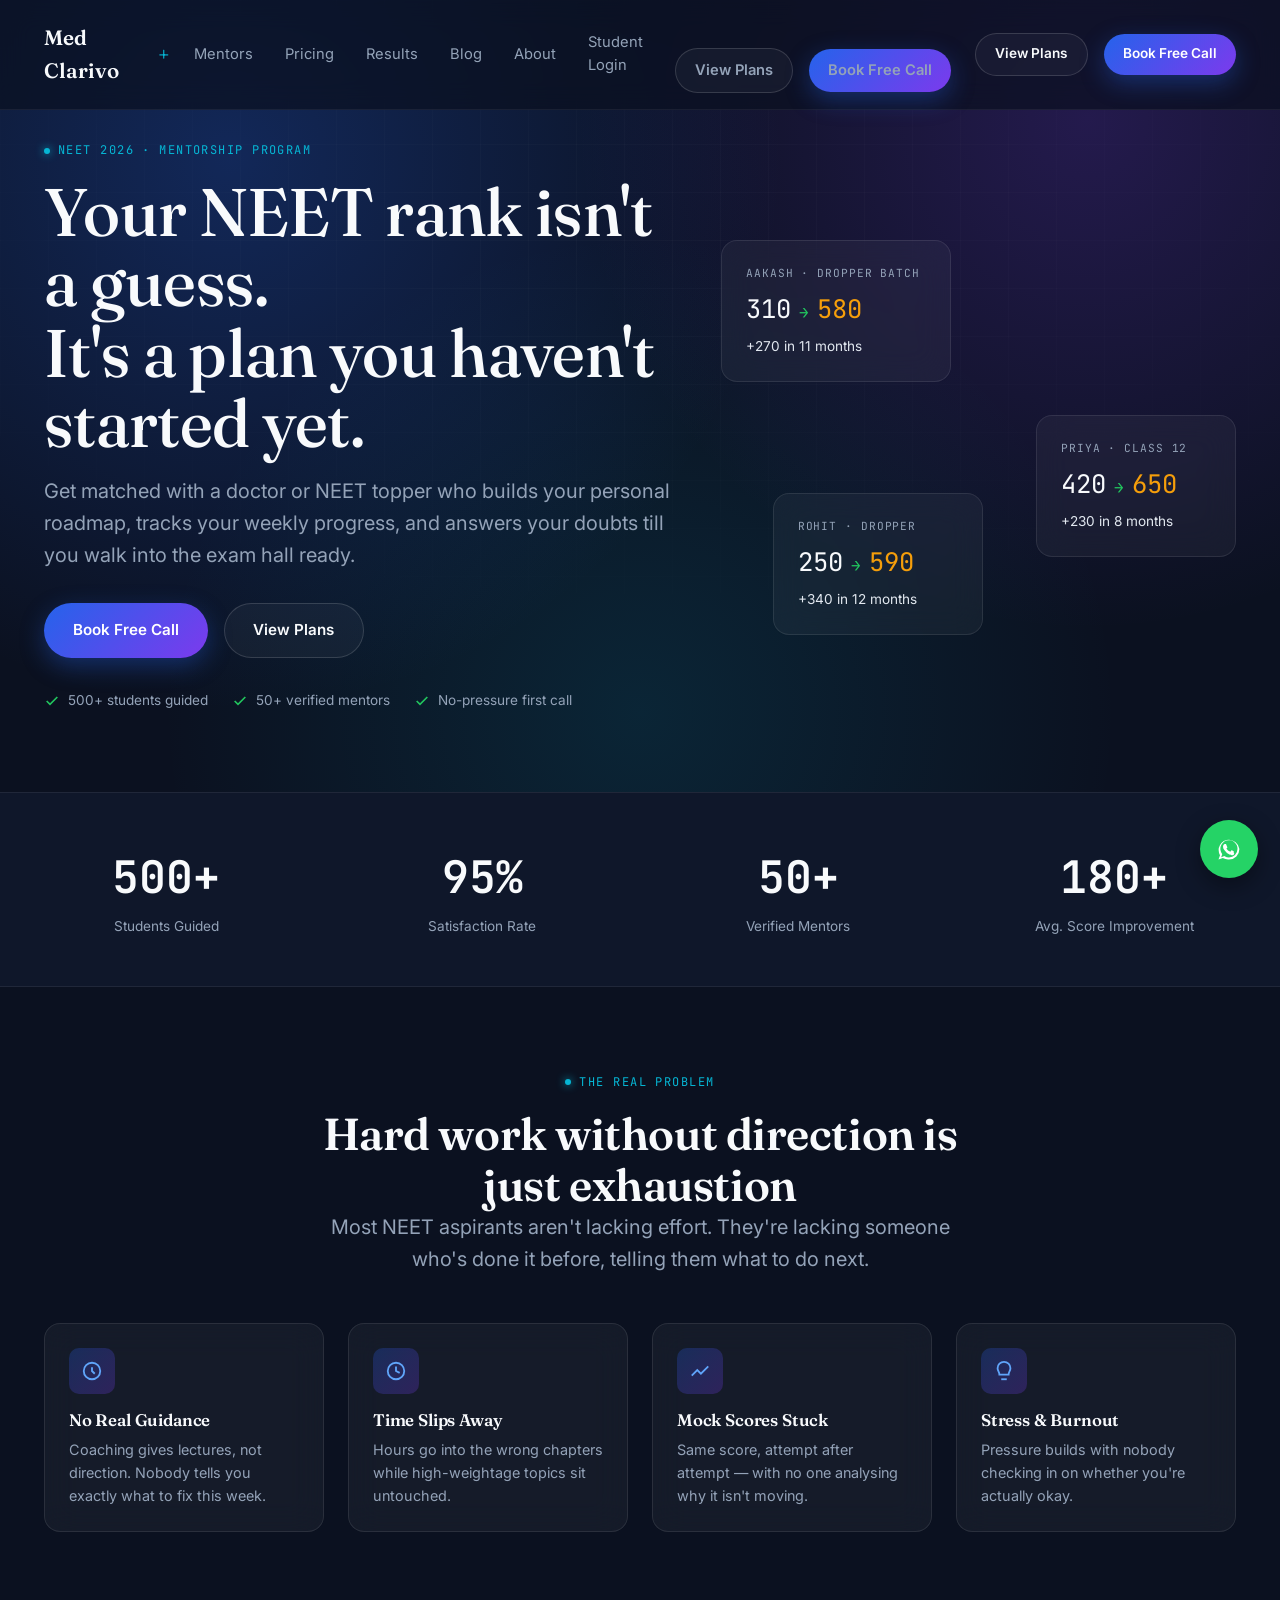
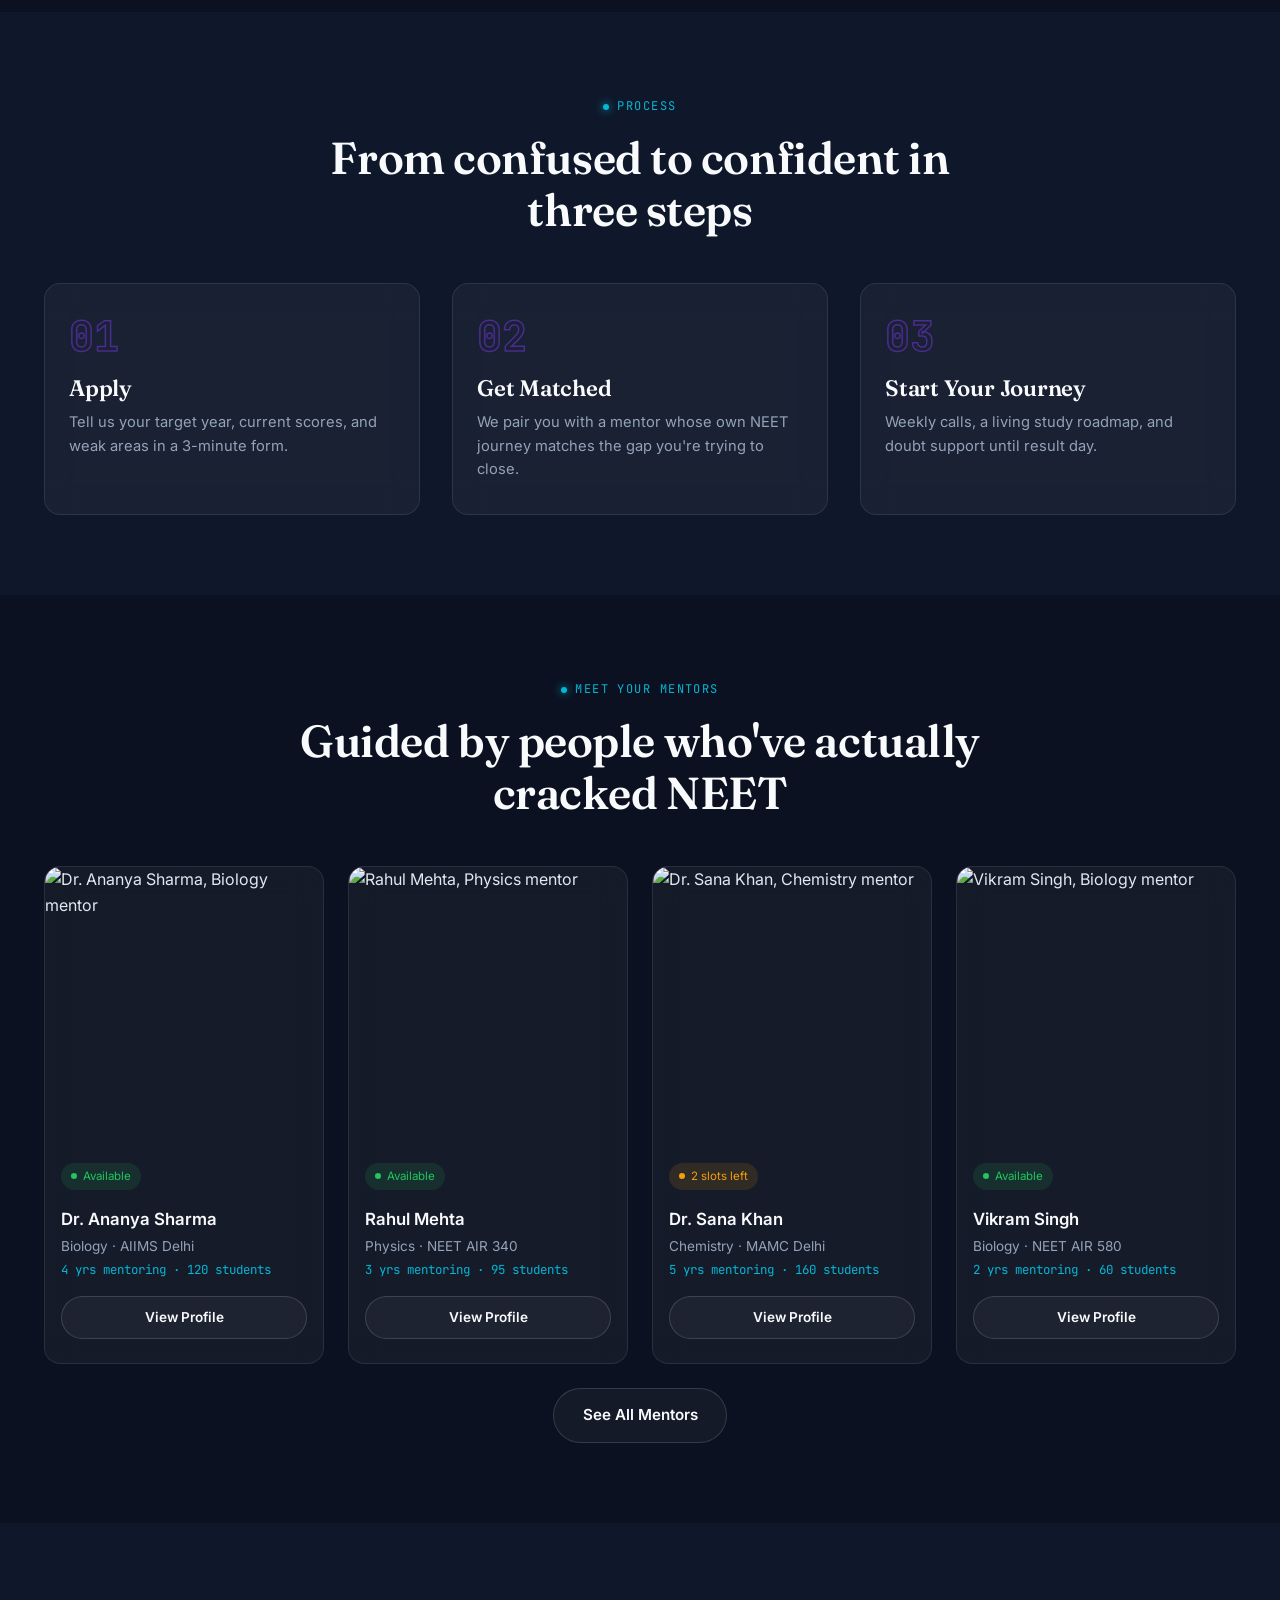
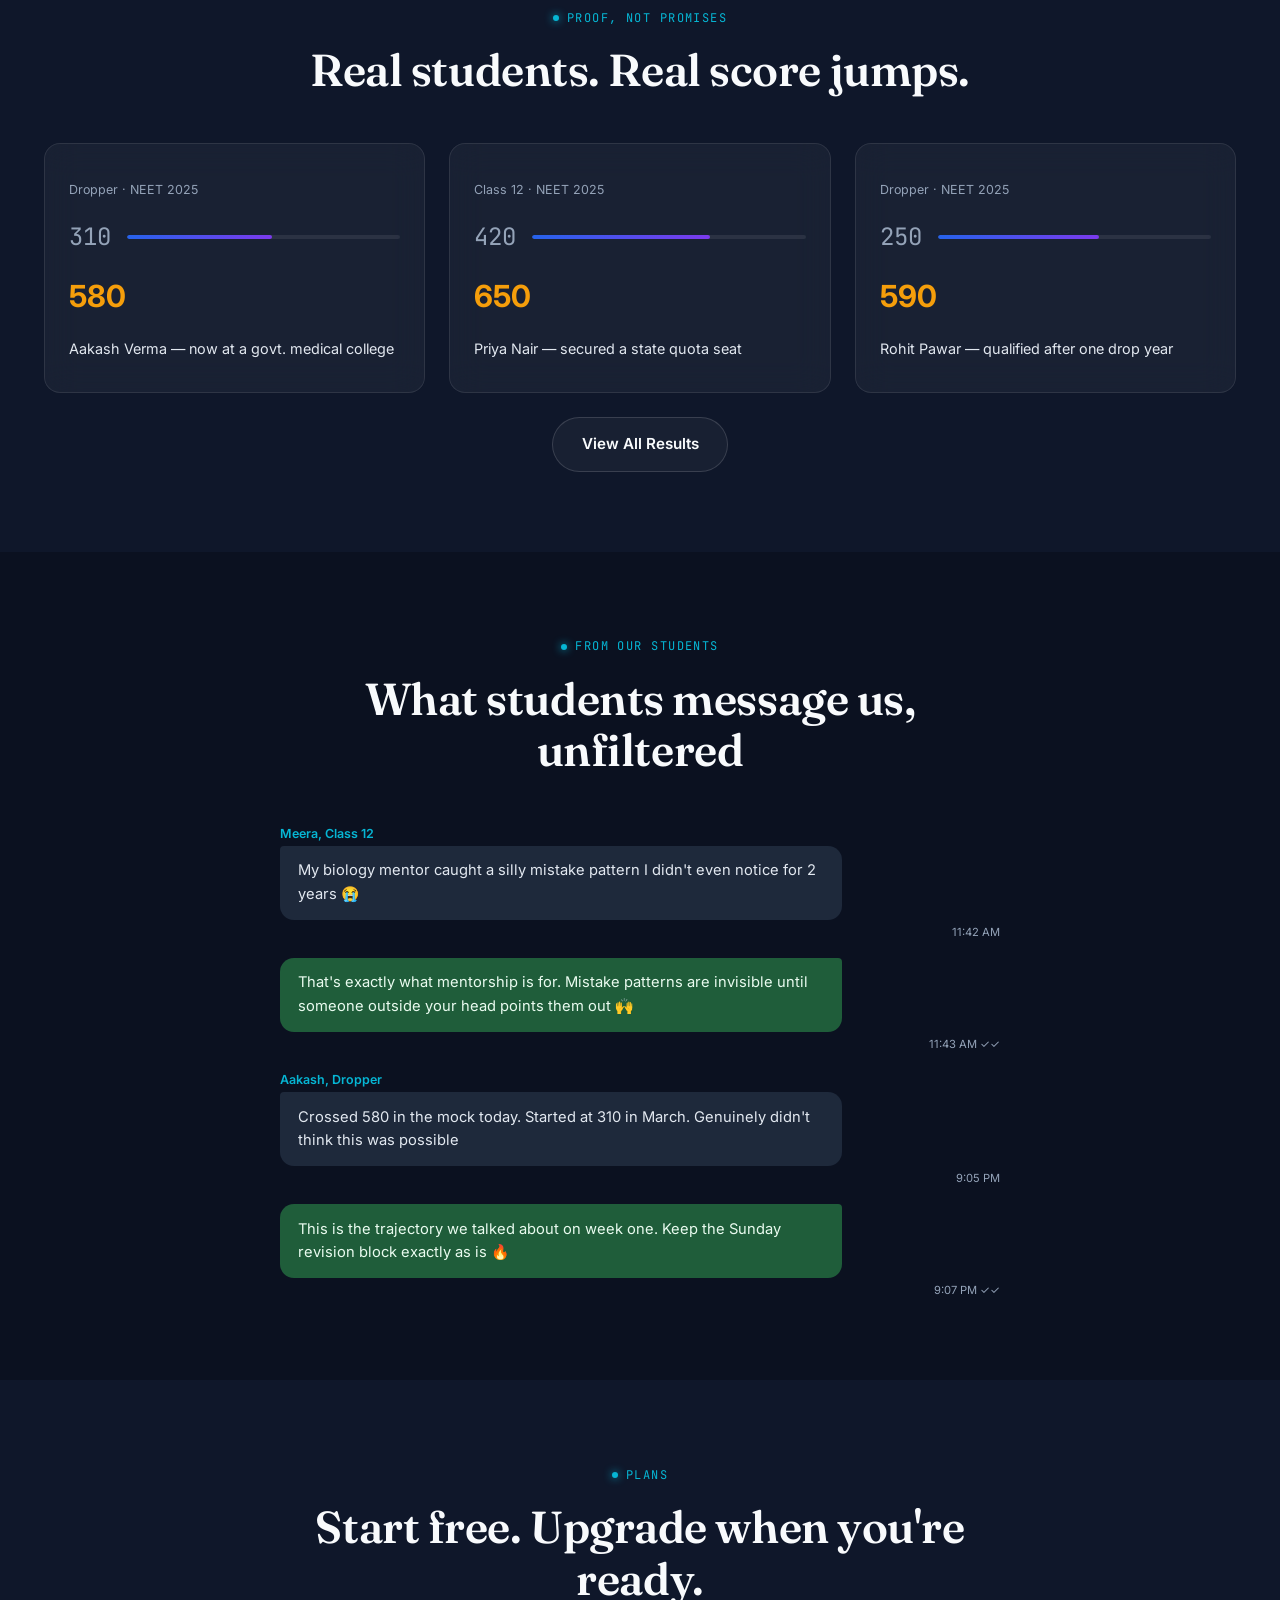
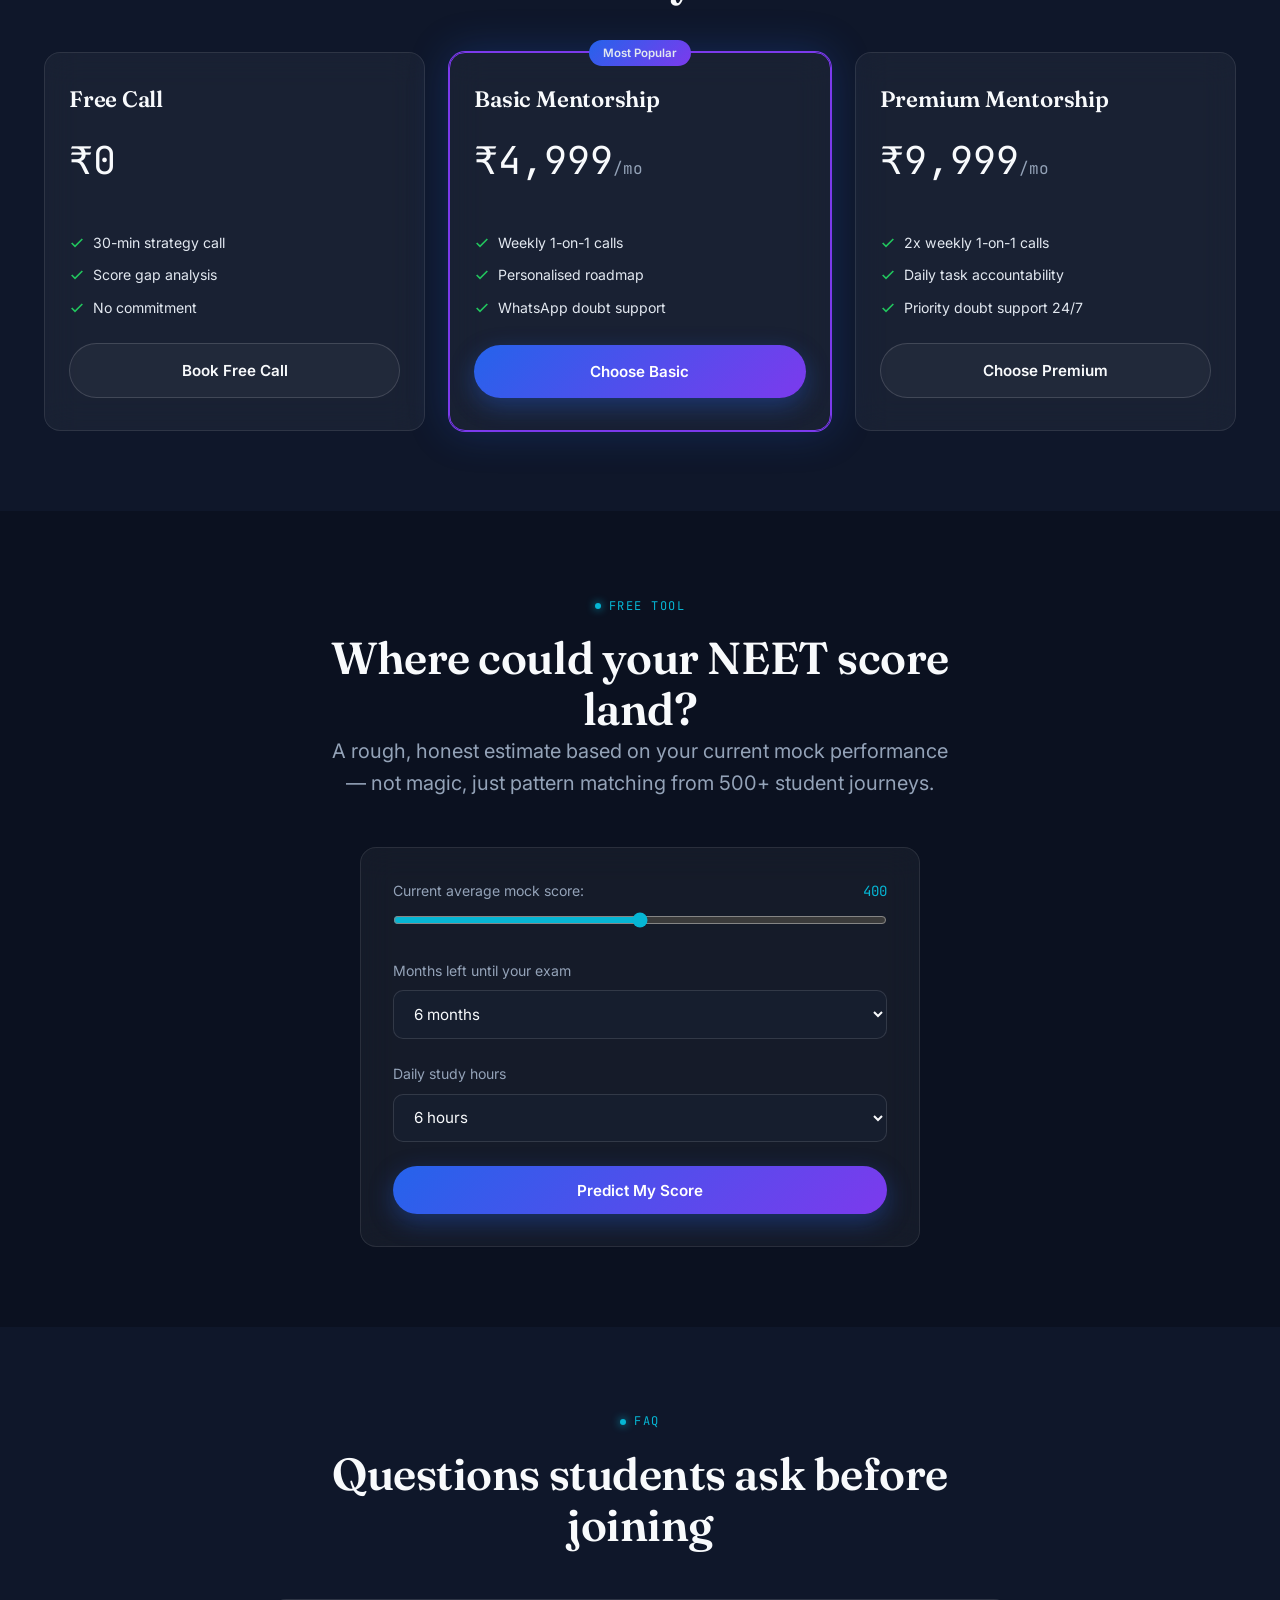
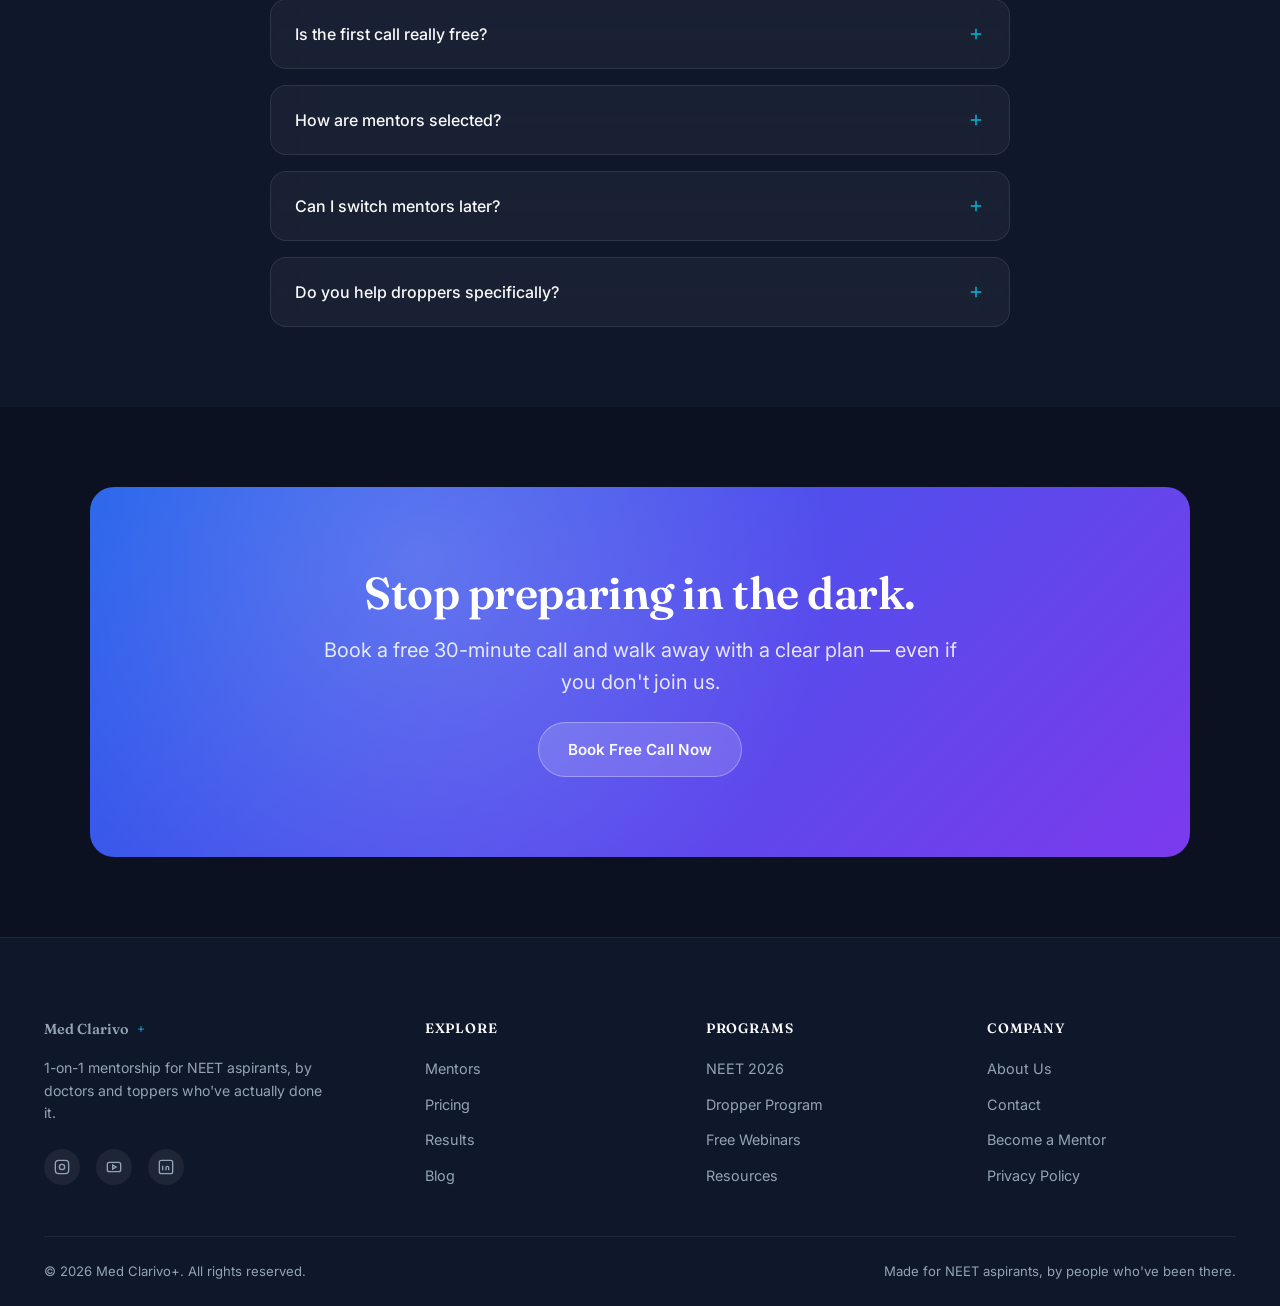
==== commit 545e7b27: "Add files via upload" ====
--- a/index.html
+++ b/index.html
@@ -1,175 +1,105 @@
 <!DOCTYPE html>
 <html lang="en">
 <head>
-  <meta charset="UTF-8" />
-  <meta name="viewport" content="width=device-width, initial-scale=1.0" />
-  <title>Med Clarivo+ | Premium NEET Mentorship Platform</title>
-  <meta name="description" content="Get personalised NEET mentorship from MBBS students at top medical colleges. 500+ students guided. 95% satisfaction. Book your free call today." />
-  <meta name="keywords" content="NEET mentorship, NEET guidance, NEET mentor, NEET 2026 preparation, MBBS admission guidance, NEET coaching" />
-  <meta name="robots" content="index, follow" />
-  <meta name="author" content="Med Clarivo+" />
-  <!-- Open Graph -->
-  <meta property="og:title" content="Med Clarivo+ | Premium NEET Mentorship" />
-  <meta property="og:description" content="Get personalised 1-on-1 NEET mentorship from MBBS students at top medical colleges." />
-  <meta property="og:type" content="website" />
-  <meta property="og:url" content="https://owaisahadbhat.github.io/Med-clarivo/" />
-  <meta property="og:image" content="assets/images/og-image.jpg" />
-  <!-- Twitter Card -->
-  <meta name="twitter:card" content="summary_large_image" />
-  <meta name="twitter:title" content="Med Clarivo+ | Premium NEET Mentorship" />
-  <meta name="twitter:description" content="1-on-1 NEET mentorship from top MBBS students. 500+ guided. Free call available." />
-  <!-- Structured Data -->
-  <script type="application/ld+json">
-  {
-    "@context": "https://schema.org",
-    "@type": "EducationalOrganization",
-    "name": "Med Clarivo+",
-    "description": "Premium NEET mentorship platform connecting aspirants with MBBS mentors",
-    "url": "https://owaisahadbhat.github.io/Med-clarivo/",
-    "sameAs": [],
-    "offers": {
-      "@type": "Offer",
-      "description": "NEET mentorship plans starting free"
-    }
-  }
-  </script>
-  <link rel="preconnect" href="https://fonts.googleapis.com" />
-  <link rel="preconnect" href="https://fonts.gstatic.com" crossorigin />
-  <link href="https://fonts.googleapis.com/css2?family=Inter:wght@400;500;600;700&family=Poppins:wght@600;700;800&display=swap" rel="stylesheet" />
-  <link rel="stylesheet" href="style.css" />
+<meta charset="UTF-8">
+<meta name="viewport" content="width=device-width, initial-scale=1.0">
+<title>Med Clarivo+ | NEET Mentorship That Gets You Into Medical College</title>
+<meta name="description" content="1-on-1 mentorship from top-ranking doctors and NEET toppers. Personalised study roadmaps, weekly accountability, and proven score improvements for NEET 2026 aspirants and droppers.">
+<meta name="keywords" content="NEET Mentorship, NEET Guidance, NEET Mentor, NEET 2026 Preparation, MBBS Admission Guidance">
+<link rel="canonical" href="https://medclarivoplus.com/">
+
+<!-- Open Graph -->
+<meta property="og:type" content="website">
+<meta property="og:title" content="Med Clarivo+ | NEET Mentorship That Gets You Into Medical College">
+<meta property="og:description" content="1-on-1 mentorship from top-ranking doctors and NEET toppers. Personalised roadmaps and proven score improvements.">
+<meta property="og:url" content="https://medclarivoplus.com/">
+<meta property="og:image" content="/assets/images/og-cover.jpg">
+<meta property="og:site_name" content="Med Clarivo+">
+
+<!-- Twitter -->
+<meta name="twitter:card" content="summary_large_image">
+<meta name="twitter:title" content="Med Clarivo+ | NEET Mentorship">
+<meta name="twitter:description" content="1-on-1 mentorship from top-ranking doctors and NEET toppers.">
+<meta name="twitter:image" content="/assets/images/og-cover.jpg">
+
+<link rel="icon" href="/assets/icons/favicon.svg" type="image/svg+xml">
+<link rel="preconnect" href="https://fonts.googleapis.com">
+<link rel="preconnect" href="https://fonts.gstatic.com" crossorigin>
+<link href="https://fonts.googleapis.com/css2?family=Fraunces:opsz,wght@9..144,400;9..144,500;9..144,600;9..144,700&family=Inter:wght@400;500;600;700&family=JetBrains+Mono:wght@400;500;600;700&display=swap" rel="stylesheet">
+<link rel="stylesheet" href="style.css">
+
+<!-- Structured Data -->
+<script type="application/ld+json">
+{
+  "@context": "https://schema.org",
+  "@type": "EducationalOrganization",
+  "name": "Med Clarivo+",
+  "description": "1-on-1 NEET mentorship platform connecting students with doctors and NEET toppers.",
+  "url": "https://medclarivoplus.com",
+  "sameAs": ["https://wa.me/910000000000"]
+}
+</script>
 </head>
 <body>
 
 <!-- ============ NAVBAR ============ -->
-<nav class="navbar" id="navbar">
-  <div class="nav-inner">
-    <a href="index.html" class="nav-logo">
-      <div class="logo-icon">🏥</div>
-      <span class="logo-text">Med Clarivo<span class="logo-plus">+</span></span>
-    </a>
-    <div class="nav-links">
-      <a href="index.html" class="active">Home</a>
+<header class="navbar" id="navbar">
+  <div class="container nav-inner">
+    <a href="index.html" class="logo">Med Clarivo<span>+</span></a>
+    <nav class="nav-links" id="navLinks">
       <a href="pages/mentors.html">Mentors</a>
+      <a href="pages/pricing.html">Pricing</a>
       <a href="pages/results.html">Results</a>
-      <a href="pages/pricing.html">Pricing</a>
-      <div class="nav-dropdown">
-        <button class="nav-dropdown-toggle">Resources ▾</button>
-        <div class="nav-dropdown-menu">
-          <a href="pages/blog.html">📝 Blog</a>
-          <a href="pages/resources.html">📚 Study Resources</a>
-          <a href="pages/webinar.html">🎥 Free Webinars</a>
-          <a href="pages/neet-2026.html">🎯 NEET 2026 Guide</a>
-          <a href="pages/faq.html">❓ FAQ</a>
-        </div>
-      </div>
+      <a href="pages/blog.html">Blog</a>
       <a href="pages/about.html">About</a>
-    </div>
+      <a href="pages/student-login.html">Student Login</a>
+      <div class="nav-cta" style="margin-top:2rem;">
+        <a href="pages/pricing.html" class="btn btn-ghost btn-sm">View Plans</a>
+        <a href="#book-call" class="btn btn-primary btn-sm">Book Free Call</a>
+      </div>
+    </nav>
     <div class="nav-cta">
-      <a href="pages/student-login.html" class="btn btn-outline btn-sm">Login</a>
-      <a href="https://wa.me/919876543210?text=Hi! I want to book a free NEET mentorship call." class="btn btn-primary btn-sm" target="_blank">📞 Free Call</a>
-    </div>
-    <button class="hamburger" id="hamburger" aria-label="Menu">
-      <span></span><span></span><span></span>
-    </button>
-  </div>
-</nav>
-
-<!-- Mobile Menu -->
-<div class="mobile-menu" id="mobileMenu">
-  <a href="index.html">🏠 Home</a>
-  <a href="pages/mentors.html">👨‍⚕️ Mentors</a>
-  <a href="pages/results.html">🏆 Results</a>
-  <a href="pages/pricing.html">💰 Pricing</a>
-  <a href="pages/blog.html">📝 Blog</a>
-  <a href="pages/resources.html">📚 Resources</a>
-  <a href="pages/neet-2026.html">🎯 NEET 2026</a>
-  <a href="pages/about.html">ℹ️ About Us</a>
-  <a href="pages/contact.html">📬 Contact</a>
-  <div class="mobile-cta">
-    <a href="pages/student-login.html" class="btn btn-outline btn-full">Login</a>
-    <a href="https://wa.me/919876543210?text=Hi! I want to book a free NEET mentorship call." class="btn btn-primary btn-full" target="_blank">📞 Book Free Call</a>
-  </div>
-</div>
+      <a href="pages/pricing.html" class="btn btn-ghost btn-sm">View Plans</a>
+      <a href="#book-call" class="btn btn-primary btn-sm">Book Free Call</a>
+    </div>
+    <button class="nav-toggle" id="navToggle" aria-label="Toggle menu"><span></span><span></span><span></span></button>
+  </div>
+</header>
 
 <!-- ============ HERO ============ -->
-<section class="hero" id="hero">
-  <div class="hero-bg-grid"></div>
-  <div class="hero-orb hero-orb-1"></div>
-  <div class="hero-orb hero-orb-2"></div>
-  <div class="hero-orb hero-orb-3"></div>
-
-  <div class="hero-content container">
-    <div class="hero-inner">
-      <div class="hero-left">
-        <div class="hero-badge">
-          <span class="dot"></span>
-          India's Premium NEET Mentorship Platform
-        </div>
-        <h1 class="hero-title">
-          <span>Crack NEET with</span>
-          <span class="hl">1-on-1 Guidance</span>
-          <span>from Top MBBS</span>
-          <span>Students</span>
-        </h1>
-        <p class="hero-desc">
-          Get personalised mentorship from students currently studying at AIIMS, GMC, and India's top medical colleges. Proven strategies, real experience, transformational results.
-        </p>
-        <div class="hero-cta">
-          <a href="https://wa.me/919876543210?text=Hi! I want to book a free NEET mentorship call." class="btn btn-primary btn-lg" target="_blank">
-            📞 Book Free Call
-          </a>
-          <a href="pages/pricing.html" class="btn btn-ghost btn-lg">
-            View Plans →
-          </a>
-        </div>
-        <div class="hero-trust">
-          <div class="hero-trust-item">
-            <svg width="16" height="16" fill="currentColor" viewBox="0 0 20 20"><path fill-rule="evenodd" d="M16.707 5.293a1 1 0 010 1.414l-8 8a1 1 0 01-1.414 0l-4-4a1 1 0 011.414-1.414L8 12.586l7.293-7.293a1 1 0 011.414 0z" clip-rule="evenodd"/></svg>
-            No hidden fees
-          </div>
-          <div class="hero-trust-item">
-            <svg width="16" height="16" fill="currentColor" viewBox="0 0 20 20"><path fill-rule="evenodd" d="M16.707 5.293a1 1 0 010 1.414l-8 8a1 1 0 01-1.414 0l-4-4a1 1 0 011.414-1.414L8 12.586l7.293-7.293a1 1 0 011.414 0z" clip-rule="evenodd"/></svg>
-            Free first session
-          </div>
-          <div class="hero-trust-item">
-            <svg width="16" height="16" fill="currentColor" viewBox="0 0 20 20"><path fill-rule="evenodd" d="M16.707 5.293a1 1 0 010 1.414l-8 8a1 1 0 01-1.414 0l-4-4a1 1 0 011.414-1.414L8 12.586l7.293-7.293a1 1 0 011.414 0z" clip-rule="evenodd"/></svg>
-            Verified MBBS mentors
-          </div>
-        </div>
-      </div>
-
-      <div class="hero-visual">
-        <div class="hero-card-main">
-          <div class="student-info">
-            <div class="avatar">R</div>
-            <div>
-              <div class="student-name">Riya Sharma</div>
-              <div class="student-meta">NEET 2025 Aspirant • Delhi</div>
-            </div>
-          </div>
-          <div class="score-improvement">
-            <div class="score-box before">
-              <div class="label">Previous Score</div>
-              <div class="score">310</div>
-            </div>
-            <div class="score-arrow">→</div>
-            <div class="score-box after">
-              <div class="label">After Mentorship</div>
-              <div class="score">598</div>
-            </div>
-          </div>
-          <div style="margin-top:16px;padding:12px;background:rgba(16,185,129,0.1);border-radius:10px;border:1px solid rgba(16,185,129,0.2)">
-            <p style="color:#10b981;font-size:0.82rem;font-weight:600">✅ +288 marks improvement in 5 months</p>
-          </div>
-        </div>
-        <div class="floating-card floating-card-1">
-          <div class="fc-label">Active Mentors</div>
-          <div class="fc-value">50+ 🏥</div>
-        </div>
-        <div class="floating-card floating-card-2">
-          <div class="fc-label">Satisfaction Rate</div>
-          <div class="fc-value">95% ⭐</div>
-        </div>
+<section class="hero">
+  <div class="hero-bg"></div>
+  <div class="hero-grid"></div>
+  <div class="container hero-inner">
+    <div>
+      <p class="eyebrow">NEET 2026 · Mentorship Program</p>
+      <h1>Your NEET rank isn't a guess.<br>It's a plan you haven't started yet.</h1>
+      <p class="lede mt-2">Get matched with a doctor or NEET topper who builds your personal roadmap, tracks your weekly progress, and answers your doubts till you walk into the exam hall ready.</p>
+      <div class="hero-ctas">
+        <a href="#book-call" class="btn btn-primary">Book Free Call</a>
+        <a href="pages/pricing.html" class="btn btn-ghost">View Plans</a>
+      </div>
+      <div class="hero-trust">
+        <div class="hero-trust-item"><svg width="16" height="16" viewBox="0 0 24 24" fill="none" stroke="currentColor" stroke-width="2.5"><path d="M20 6L9 17l-5-5"/></svg>500+ students guided</div>
+        <div class="hero-trust-item"><svg width="16" height="16" viewBox="0 0 24 24" fill="none" stroke="currentColor" stroke-width="2.5"><path d="M20 6L9 17l-5-5"/></svg>50+ verified mentors</div>
+        <div class="hero-trust-item"><svg width="16" height="16" viewBox="0 0 24 24" fill="none" stroke="currentColor" stroke-width="2.5"><path d="M20 6L9 17l-5-5"/></svg>No-pressure first call</div>
+      </div>
+    </div>
+    <div class="hero-visual">
+      <div class="score-card-float glass c1">
+        <div class="trajectory-label">Aakash · Dropper Batch</div>
+        <div class="trajectory-score"><span>310</span><span class="arrow">→</span><span class="new">580</span></div>
+        <div class="mini-name">+270 in 11 months</div>
+      </div>
+      <div class="score-card-float glass c2">
+        <div class="trajectory-label">Priya · Class 12</div>
+        <div class="trajectory-score"><span>420</span><span class="arrow">→</span><span class="new">650</span></div>
+        <div class="mini-name">+230 in 8 months</div>
+      </div>
+      <div class="score-card-float glass c3">
+        <div class="trajectory-label">Rohit · Dropper</div>
+        <div class="trajectory-score"><span>250</span><span class="arrow">→</span><span class="new">590</span></div>
+        <div class="mini-name">+340 in 12 months</div>
       </div>
     </div>
   </div>
@@ -177,476 +107,346 @@
 
 <!-- ============ STATS BAR ============ -->
 <section class="stats-bar">
-  <div class="stats-bar-inner container">
-    <div class="stat-item">
-      <div class="stat-num" data-target="500" data-suffix="+">0+</div>
-      <div class="stat-label">Students Guided</div>
-    </div>
-    <div class="stat-item">
-      <div class="stat-num" data-target="95" data-suffix="%">0%</div>
-      <div class="stat-label">Satisfaction Rate</div>
-    </div>
-    <div class="stat-item">
-      <div class="stat-num" data-target="50" data-suffix="+">0+</div>
-      <div class="stat-label">Expert Mentors</div>
-    </div>
-    <div class="stat-item">
-      <div class="stat-num" data-target="180" data-suffix="+">0+</div>
-      <div class="stat-label">Avg Score Boost</div>
-    </div>
+  <div class="container stats-grid">
+    <div class="reveal"><div class="stat-num" data-count="500" data-suffix="+">0</div><div class="stat-label">Students Guided</div></div>
+    <div class="reveal"><div class="stat-num" data-count="95" data-suffix="%">0</div><div class="stat-label">Satisfaction Rate</div></div>
+    <div class="reveal"><div class="stat-num" data-count="50" data-suffix="+">0</div><div class="stat-label">Verified Mentors</div></div>
+    <div class="reveal"><div class="stat-num" data-count="180" data-suffix="+">0</div><div class="stat-label">Avg. Score Improvement</div></div>
   </div>
 </section>
 
 <!-- ============ PAIN POINTS ============ -->
-<section class="section pain-section">
-  <div class="container">
-    <div class="section-header animate-on-scroll">
-      <div class="section-badge">Why Students Struggle</div>
-      <h2 style="color:white">Sound Familiar? <span class="gradient-text">We Fix This.</span></h2>
-      <p style="color:#64748b">Most NEET aspirants face these same problems. Our mentors have been there — and they know exactly how to help you overcome them.</p>
+<section class="section">
+  <div class="container">
+    <div class="section-head center reveal">
+      <p class="eyebrow" style="justify-content:center;">The Real Problem</p>
+      <h2>Hard work without direction is just exhaustion</h2>
+      <p class="lede" style="margin:0 auto;">Most NEET aspirants aren't lacking effort. They're lacking someone who's done it before, telling them what to do next.</p>
     </div>
     <div class="pain-grid">
-      <div class="pain-card animate-on-scroll">
-        <div class="pain-icon" style="background:rgba(239,68,68,0.1)">😰</div>
-        <div>
-          <h3>No Personalised Guidance</h3>
-          <p>Generic coaching classes don't address your specific weak areas. You waste hours on topics you already know while struggling in the ones that matter.</p>
-          <div class="pain-solution">✅ We create a custom study plan just for you</div>
+      <div class="pain-card glass reveal">
+        <div class="pain-icon"><svg width="22" height="22" viewBox="0 0 24 24" fill="none" stroke="currentColor" stroke-width="2"><path d="M12 8v4l3 3"/><circle cx="12" cy="12" r="9"/></svg></div>
+        <h3>No Real Guidance</h3>
+        <p>Coaching gives lectures, not direction. Nobody tells you exactly what to fix this week.</p>
+      </div>
+      <div class="pain-card glass reveal">
+        <div class="pain-icon"><svg width="22" height="22" viewBox="0 0 24 24" fill="none" stroke="currentColor" stroke-width="2"><circle cx="12" cy="12" r="9"/><path d="M12 7v5l4 2"/></svg></div>
+        <h3>Time Slips Away</h3>
+        <p>Hours go into the wrong chapters while high-weightage topics sit untouched.</p>
+      </div>
+      <div class="pain-card glass reveal">
+        <div class="pain-icon"><svg width="22" height="22" viewBox="0 0 24 24" fill="none" stroke="currentColor" stroke-width="2"><path d="M3 17l6-6 4 4 8-8"/></svg></div>
+        <h3>Mock Scores Stuck</h3>
+        <p>Same score, attempt after attempt — with no one analysing why it isn't moving.</p>
+      </div>
+      <div class="pain-card glass reveal">
+        <div class="pain-icon"><svg width="22" height="22" viewBox="0 0 24 24" fill="none" stroke="currentColor" stroke-width="2"><path d="M12 2a7 7 0 017 7c0 3-2 4-2 7H7c0-3-2-4-2-7a7 7 0 017-7z"/><path d="M9 21h6"/></svg></div>
+        <h3>Stress & Burnout</h3>
+        <p>Pressure builds with nobody checking in on whether you're actually okay.</p>
+      </div>
+    </div>
+  </div>
+</section>
+
+<!-- ============ HOW IT WORKS ============ -->
+<section class="section" style="background:var(--navy-900);">
+  <div class="container">
+    <div class="section-head center reveal">
+      <p class="eyebrow" style="justify-content:center;">Process</p>
+      <h2>From confused to confident in three steps</h2>
+    </div>
+    <div class="steps-row">
+      <div class="step-card glass reveal">
+        <div class="step-index">01</div>
+        <h3>Apply</h3>
+        <p>Tell us your target year, current scores, and weak areas in a 3-minute form.</p>
+      </div>
+      <div class="step-card glass reveal">
+        <div class="step-index">02</div>
+        <h3>Get Matched</h3>
+        <p>We pair you with a mentor whose own NEET journey matches the gap you're trying to close.</p>
+      </div>
+      <div class="step-card glass reveal">
+        <div class="step-index">03</div>
+        <h3>Start Your Journey</h3>
+        <p>Weekly calls, a living study roadmap, and doubt support until result day.</p>
+      </div>
+    </div>
+  </div>
+</section>
+
+<!-- ============ FEATURED MENTORS ============ -->
+<section class="section">
+  <div class="container">
+    <div class="section-head center reveal">
+      <p class="eyebrow" style="justify-content:center;">Meet Your Mentors</p>
+      <h2>Guided by people who've actually cracked NEET</h2>
+    </div>
+    <div class="mentor-grid">
+      <div class="mentor-card glass reveal">
+        <img class="mentor-photo" src="https://images.unsplash.com/photo-1559839734-2b71ea197ec2?w=400&h=400&fit=crop" alt="Dr. Ananya Sharma, Biology mentor">
+        <div class="mentor-body">
+          <div class="availability-badge">Available</div>
+          <div class="mentor-name">Dr. Ananya Sharma</div>
+          <div class="mentor-meta">Biology · AIIMS Delhi</div>
+          <div class="mentor-exp">4 yrs mentoring · 120 students</div>
+          <a href="pages/mentors.html" class="btn btn-ghost btn-sm btn-block">View Profile</a>
         </div>
       </div>
-      <div class="pain-card animate-on-scroll delay-1">
-        <div class="pain-icon" style="background:rgba(245,158,11,0.1)">⏰</div>
-        <div>
-          <h3>Poor Time Management</h3>
-          <p>Endless syllabus, mock tests, revisions — not knowing what to prioritise leads to last-minute panic and incomplete preparation.</p>
-          <div class="pain-solution">✅ Weekly structured timetables and daily check-ins</div>
+      <div class="mentor-card glass reveal">
+        <img class="mentor-photo" src="https://images.unsplash.com/photo-1612349317150-e413f6a5b16d?w=400&h=400&fit=crop" alt="Rahul Mehta, Physics mentor">
+        <div class="mentor-body">
+          <div class="availability-badge">Available</div>
+          <div class="mentor-name">Rahul Mehta</div>
+          <div class="mentor-meta">Physics · NEET AIR 340</div>
+          <div class="mentor-exp">3 yrs mentoring · 95 students</div>
+          <a href="pages/mentors.html" class="btn btn-ghost btn-sm btn-block">View Profile</a>
         </div>
       </div>
-      <div class="pain-card animate-on-scroll delay-2">
-        <div class="pain-icon" style="background:rgba(124,58,237,0.1)">📉</div>
-        <div>
-          <h3>Stuck on Low Mock Scores</h3>
-          <p>You study hard but mock scores don't improve. Without proper analysis and strategy, improvement feels impossible.</p>
-          <div class="pain-solution">✅ Deep mock analysis and targeted revision sessions</div>
+      <div class="mentor-card glass reveal">
+        <img class="mentor-photo" src="https://images.unsplash.com/photo-1582750433449-648ed127bb54?w=400&h=400&fit=crop" alt="Dr. Sana Khan, Chemistry mentor">
+        <div class="mentor-body">
+          <div class="availability-badge busy">2 slots left</div>
+          <div class="mentor-name">Dr. Sana Khan</div>
+          <div class="mentor-meta">Chemistry · MAMC Delhi</div>
+          <div class="mentor-exp">5 yrs mentoring · 160 students</div>
+          <a href="pages/mentors.html" class="btn btn-ghost btn-sm btn-block">View Profile</a>
         </div>
       </div>
-      <div class="pain-card animate-on-scroll delay-3">
-        <div class="pain-icon" style="background:rgba(6,182,212,0.1)">🧠</div>
-        <div>
-          <h3>Stress & Burnout</h3>
-          <p>NEET pressure is intense. Without the right support system, mental fatigue kills consistency and motivation.</p>
-          <div class="pain-solution">✅ Regular motivation sessions + stress management tips</div>
+      <div class="mentor-card glass reveal">
+        <img class="mentor-photo" src="https://images.unsplash.com/photo-1607990281513-2c110a25bd8c?w=400&h=400&fit=crop" alt="Vikram Singh, Biology mentor">
+        <div class="mentor-body">
+          <div class="availability-badge">Available</div>
+          <div class="mentor-name">Vikram Singh</div>
+          <div class="mentor-meta">Biology · NEET AIR 580</div>
+          <div class="mentor-exp">2 yrs mentoring · 60 students</div>
+          <a href="pages/mentors.html" class="btn btn-ghost btn-sm btn-block">View Profile</a>
         </div>
       </div>
     </div>
-  </div>
-</section>
-
-<!-- ============ HOW IT WORKS ============ -->
-<section class="section how-section">
-  <div class="container">
-    <div class="section-header animate-on-scroll">
-      <div class="section-badge">Simple Process</div>
-      <h2>How Med Clarivo+ <span class="gradient-text">Works</span></h2>
-      <p>Three steps to start your transformation journey from NEET aspirant to MBBS student.</p>
-    </div>
-    <div class="steps-grid">
-      <div class="step-card animate-on-scroll">
-        <div class="step-num">1</div>
-        <h3>Apply & Share Your Goals</h3>
-        <p>Fill a quick form or book a free WhatsApp call. Tell us your current score, target, and weak subjects.</p>
-      </div>
-      <div class="step-card animate-on-scroll delay-1">
-        <div class="step-num">2</div>
-        <h3>Get Matched with Your Mentor</h3>
-        <p>We pair you with the most suitable MBBS mentor based on your target score, location, and preparation stage.</p>
-      </div>
-      <div class="step-card animate-on-scroll delay-2">
-        <div class="step-num">3</div>
-        <h3>Start Your Journey</h3>
-        <p>Begin 1-on-1 sessions, get a personalised roadmap, regular mock analysis, and consistent accountability.</p>
-      </div>
-    </div>
-  </div>
-</section>
-
-<!-- ============ FEATURED MENTORS ============ -->
-<section class="section mentors-section">
-  <div class="container">
-    <div class="section-header animate-on-scroll">
-      <div class="section-badge">Expert Mentors</div>
-      <h2>Learn from <span class="gradient-text">Real MBBS Students</span></h2>
-      <p>Our mentors cracked NEET themselves and now guide hundreds of aspirants with proven strategies.</p>
-    </div>
-    <div class="mentors-grid">
-      <!-- Mentor 1 -->
-      <div class="mentor-card animate-on-scroll">
-        <div class="mentor-card-header"></div>
-        <div class="mentor-avatar">A</div>
-        <div class="mentor-card-body">
-          <div class="mentor-name">Dr. Ananya Singh</div>
-          <div class="mentor-college">🏥 AIIMS New Delhi</div>
-          <div class="mentor-subject">Biology</div>
-          <p class="mentor-bio">NEET 2023 — 695/720. Specialises in high-yield Biology strategy, NCERT mastery, and genetics shortcuts that help students score 180+ in Bio.</p>
-          <div class="mentor-stats">
-            <div class="mentor-stat"><div class="val">85</div><div class="key">Students</div></div>
-            <div class="mentor-stat"><div class="val">⭐ 4.9</div><div class="key">Rating</div></div>
-            <div class="mentor-stat"><div class="val">2 yrs</div><div class="key">Experience</div></div>
-          </div>
-          <div class="mentor-card-footer">
-            <span class="avail-badge">Available</span>
-            <a href="https://wa.me/919876543210?text=Hi! I want to book a session with Dr. Ananya Singh." class="btn btn-primary btn-sm" style="margin-left:auto" target="_blank">Book Now</a>
-          </div>
+    <div class="text-center mt-3"><a href="pages/mentors.html" class="btn btn-ghost">See All Mentors</a></div>
+  </div>
+</section>
+
+<!-- ============ RESULTS ============ -->
+<section class="section" style="background:var(--navy-900);">
+  <div class="container">
+    <div class="section-head center reveal">
+      <p class="eyebrow" style="justify-content:center;">Proof, Not Promises</p>
+      <h2>Real students. Real score jumps.</h2>
+    </div>
+    <div class="results-grid">
+      <div class="score-card glass reveal">
+        <span class="score-tag">Dropper · NEET 2025</span>
+        <div class="score-row"><span class="score-old">310</span><div class="score-bar-track"><div class="score-bar-fill" style="width:53%"></div></div></div>
+        <div class="score-new">580</div>
+        <div class="score-student">Aakash Verma — now at a govt. medical college</div>
+      </div>
+      <div class="score-card glass reveal">
+        <span class="score-tag">Class 12 · NEET 2025</span>
+        <div class="score-row"><span class="score-old">420</span><div class="score-bar-track"><div class="score-bar-fill" style="width:65%"></div></div></div>
+        <div class="score-new">650</div>
+        <div class="score-student">Priya Nair — secured a state quota seat</div>
+      </div>
+      <div class="score-card glass reveal">
+        <span class="score-tag">Dropper · NEET 2025</span>
+        <div class="score-row"><span class="score-old">250</span><div class="score-bar-track"><div class="score-bar-fill" style="width:59%"></div></div></div>
+        <div class="score-new">590</div>
+        <div class="score-student">Rohit Pawar — qualified after one drop year</div>
+      </div>
+    </div>
+    <div class="text-center mt-3"><a href="pages/results.html" class="btn btn-ghost">View All Results</a></div>
+  </div>
+</section>
+
+<!-- ============ WHATSAPP TESTIMONIALS ============ -->
+<section class="section">
+  <div class="container">
+    <div class="section-head center reveal">
+      <p class="eyebrow" style="justify-content:center;">From Our Students</p>
+      <h2>What students message us, unfiltered</h2>
+    </div>
+    <div class="wa-wrap reveal">
+      <div>
+        <div class="wa-name">Meera, Class 12</div>
+        <div class="wa-bubble in">My biology mentor caught a silly mistake pattern I didn't even notice for 2 years 😭</div>
+        <div class="wa-meta">11:42 AM</div>
+      </div>
+      <div>
+        <div class="wa-bubble out">That's exactly what mentorship is for. Mistake patterns are invisible until someone outside your head points them out 🙌</div>
+        <div class="wa-meta">11:43 AM ✓✓</div>
+      </div>
+      <div>
+        <div class="wa-name">Aakash, Dropper</div>
+        <div class="wa-bubble in">Crossed 580 in the mock today. Started at 310 in March. Genuinely didn't think this was possible</div>
+        <div class="wa-meta">9:05 PM</div>
+      </div>
+      <div>
+        <div class="wa-bubble out">This is the trajectory we talked about on week one. Keep the Sunday revision block exactly as is 🔥</div>
+        <div class="wa-meta">9:07 PM ✓✓</div>
+      </div>
+    </div>
+  </div>
+</section>
+
+<!-- ============ PRICING PREVIEW ============ -->
+<section class="section" style="background:var(--navy-900);">
+  <div class="container">
+    <div class="section-head center reveal">
+      <p class="eyebrow" style="justify-content:center;">Plans</p>
+      <h2>Start free. Upgrade when you're ready.</h2>
+    </div>
+    <div class="pricing-grid">
+      <div class="price-card glass reveal">
+        <h3>Free Call</h3>
+        <div class="price-amount">₹0</div>
+        <ul class="price-features">
+          <li><svg width="16" height="16" viewBox="0 0 24 24" fill="none" stroke="currentColor" stroke-width="2.5"><path d="M20 6L9 17l-5-5"/></svg>30-min strategy call</li>
+          <li><svg width="16" height="16" viewBox="0 0 24 24" fill="none" stroke="currentColor" stroke-width="2.5"><path d="M20 6L9 17l-5-5"/></svg>Score gap analysis</li>
+          <li><svg width="16" height="16" viewBox="0 0 24 24" fill="none" stroke="currentColor" stroke-width="2.5"><path d="M20 6L9 17l-5-5"/></svg>No commitment</li>
+        </ul>
+        <a href="#book-call" class="btn btn-ghost btn-block">Book Free Call</a>
+      </div>
+      <div class="price-card glass popular reveal">
+        <div class="popular-badge">Most Popular</div>
+        <h3>Basic Mentorship</h3>
+        <div class="price-amount">₹4,999<span>/mo</span></div>
+        <ul class="price-features">
+          <li><svg width="16" height="16" viewBox="0 0 24 24" fill="none" stroke="currentColor" stroke-width="2.5"><path d="M20 6L9 17l-5-5"/></svg>Weekly 1-on-1 calls</li>
+          <li><svg width="16" height="16" viewBox="0 0 24 24" fill="none" stroke="currentColor" stroke-width="2.5"><path d="M20 6L9 17l-5-5"/></svg>Personalised roadmap</li>
+          <li><svg width="16" height="16" viewBox="0 0 24 24" fill="none" stroke="currentColor" stroke-width="2.5"><path d="M20 6L9 17l-5-5"/></svg>WhatsApp doubt support</li>
+        </ul>
+        <a href="pages/pricing.html" class="btn btn-primary btn-block">Choose Basic</a>
+      </div>
+      <div class="price-card glass reveal">
+        <h3>Premium Mentorship</h3>
+        <div class="price-amount">₹9,999<span>/mo</span></div>
+        <ul class="price-features">
+          <li><svg width="16" height="16" viewBox="0 0 24 24" fill="none" stroke="currentColor" stroke-width="2.5"><path d="M20 6L9 17l-5-5"/></svg>2x weekly 1-on-1 calls</li>
+          <li><svg width="16" height="16" viewBox="0 0 24 24" fill="none" stroke="currentColor" stroke-width="2.5"><path d="M20 6L9 17l-5-5"/></svg>Daily task accountability</li>
+          <li><svg width="16" height="16" viewBox="0 0 24 24" fill="none" stroke="currentColor" stroke-width="2.5"><path d="M20 6L9 17l-5-5"/></svg>Priority doubt support 24/7</li>
+        </ul>
+        <a href="pages/pricing.html" class="btn btn-ghost btn-block">Choose Premium</a>
+      </div>
+    </div>
+  </div>
+</section>
+
+<!-- ============ AI SCORE PREDICTOR ============ -->
+<section class="section">
+  <div class="container">
+    <div class="section-head center reveal">
+      <p class="eyebrow" style="justify-content:center;">Free Tool</p>
+      <h2>Where could your NEET score land?</h2>
+      <p class="lede" style="margin:0 auto;">A rough, honest estimate based on your current mock performance — not magic, just pattern matching from 500+ student journeys.</p>
+    </div>
+    <div class="predictor glass reveal">
+      <div class="predictor-row">
+        <label>Current average mock score: <span class="predictor-range-val" id="scoreVal">400</span></label>
+        <input type="range" min="100" max="700" value="400" id="scoreRange">
+      </div>
+      <div class="predictor-row">
+        <label>Months left until your exam</label>
+        <select id="monthsLeft">
+          <option value="3">3 months</option>
+          <option value="6" selected>6 months</option>
+          <option value="9">9 months</option>
+          <option value="12">12 months</option>
+        </select>
+      </div>
+      <div class="predictor-row">
+        <label>Daily study hours</label>
+        <select id="studyHours">
+          <option value="4">4 hours</option>
+          <option value="6" selected>6 hours</option>
+          <option value="8">8 hours</option>
+          <option value="10">10+ hours</option>
+        </select>
+      </div>
+      <button class="btn btn-primary btn-block" id="predictBtn">Predict My Score</button>
+      <div class="predictor-result" id="predictorResult">
+        <div class="stat-label">Estimated potential score</div>
+        <div class="stat-num" id="predictedScore">0</div>
+        <p style="font-size:0.85rem;color:var(--slate-400);margin-top:8px;">With consistent mentorship, students from this range typically land here. Want a precise roadmap?</p>
+        <a href="#book-call" class="btn btn-primary btn-sm mt-2">Book Free Call</a>
+      </div>
+    </div>
+  </div>
+</section>
+
+<!-- ============ FAQ ============ -->
+<section class="section" style="background:var(--navy-900);">
+  <div class="container">
+    <div class="section-head center reveal">
+      <p class="eyebrow" style="justify-content:center;">FAQ</p>
+      <h2>Questions students ask before joining</h2>
+    </div>
+    <div class="faq-list reveal">
+      <div class="faq-item glass">
+        <button class="faq-q">Is the first call really free?<svg width="18" height="18" viewBox="0 0 24 24" fill="none" stroke="currentColor" stroke-width="2"><path d="M12 5v14M5 12h14"/></svg></button>
+        <div class="faq-a"><div class="faq-a-inner">Yes — completely free, no card required. It's a 30-minute call to understand your current level and whether mentorship makes sense for you.</div></div>
+      </div>
+      <div class="faq-item glass">
+        <button class="faq-q">How are mentors selected?<svg width="18" height="18" viewBox="0 0 24 24" fill="none" stroke="currentColor" stroke-width="2"><path d="M12 5v14M5 12h14"/></svg></button>
+        <div class="faq-a"><div class="faq-a-inner">Every mentor is either a practicing doctor, medical student, or a verified NEET topper who has gone through a screening interview and a teaching trial before joining the platform.</div></div>
+      </div>
+      <div class="faq-item glass">
+        <button class="faq-q">Can I switch mentors later?<svg width="18" height="18" viewBox="0 0 24 24" fill="none" stroke="currentColor" stroke-width="2"><path d="M12 5v14M5 12h14"/></svg></button>
+        <div class="faq-a"><div class="faq-a-inner">Yes. If the fit isn't right within the first two weeks, you can request a switch at no extra cost.</div></div>
+      </div>
+      <div class="faq-item glass">
+        <button class="faq-q">Do you help droppers specifically?<svg width="18" height="18" viewBox="0 0 24 24" fill="none" stroke="currentColor" stroke-width="2"><path d="M12 5v14M5 12h14"/></svg></button>
+        <div class="faq-a"><div class="faq-a-inner">Yes — we have a dedicated dropper track with mentors who specialise in rebuilding confidence and fixing specific score-blocking gaps within a single attempt year.</div></div>
+      </div>
+    </div>
+  </div>
+</section>
+
+<!-- ============ FINAL CTA ============ -->
+<section class="section" id="book-call">
+  <div class="container">
+    <div class="cta-banner reveal">
+      <h2>Stop preparing in the dark.</h2>
+      <p class="lede">Book a free 30-minute call and walk away with a clear plan — even if you don't join us.</p>
+      <a href="pages/pricing.html" class="btn btn-ghost">Book Free Call Now</a>
+    </div>
+  </div>
+</section>
+
+<!-- ============ STICKY WHATSAPP ============ -->
+<a href="https://wa.me/910000000000?text=Hi%2C%20I%27m%20interested%20in%20NEET%20mentorship" class="wa-float" aria-label="Chat on WhatsApp" target="_blank" rel="noopener">
+  <svg width="28" height="28" viewBox="0 0 24 24" fill="#fff"><path d="M17.6 6.3A8.86 8.86 0 0 0 12 4a8.94 8.94 0 0 0-7.7 13.4L3 21l3.7-1.2A8.9 8.9 0 0 0 12 21a8.94 8.94 0 0 0 8.9-9 8.86 8.86 0 0 0-3.3-5.7zM12 19.3a7.3 7.3 0 0 1-3.7-1l-.3-.2-2.7.9.9-2.6-.2-.3A7.34 7.34 0 1 1 19.3 12 7.36 7.36 0 0 1 12 19.3zm4-5.5c-.2-.1-1.3-.6-1.5-.7s-.4-.1-.5.1-.6.7-.7.9-.3.2-.5.1a6 6 0 0 1-2.9-2.5c-.2-.4.2-.4.5-.8s.3-.4.1-.7-.7-1.6-.9-2.1-.4-.4-.6-.4h-.5a1 1 0 0 0-.7.3 2.9 2.9 0 0 0-.9 2.2 5 5 0 0 0 1.1 2.7 11.4 11.4 0 0 0 4.4 3.9c2.1.8 2.1.6 2.5.6a2 2 0 0 0 1.4-1 1.7 1.7 0 0 0 .1-1c-.1-.1-.2-.2-.4-.3z"/></svg>
+</a>
+
+<!-- ============ FOOTER ============ -->
+<footer>
+  <div class="container">
+    <div class="footer-grid">
+      <div class="footer-col">
+        <a href="index.html" class="logo">Med Clarivo<span>+</span></a>
+        <p style="font-size:0.88rem;color:var(--slate-400);margin-top:var(--space-2);max-width:280px;">1-on-1 mentorship for NEET aspirants, by doctors and toppers who've actually done it.</p>
+        <div class="social-row mt-3">
+          <a href="#" aria-label="Instagram"><svg width="16" height="16" viewBox="0 0 24 24" fill="none" stroke="currentColor" stroke-width="2"><rect x="2" y="2" width="20" height="20" rx="5"/><circle cx="12" cy="12" r="4"/></svg></a>
+          <a href="#" aria-label="YouTube"><svg width="16" height="16" viewBox="0 0 24 24" fill="none" stroke="currentColor" stroke-width="2"><rect x="2" y="5" width="20" height="14" rx="3"/><path d="M10 9l5 3-5 3z"/></svg></a>
+          <a href="#" aria-label="LinkedIn"><svg width="16" height="16" viewBox="0 0 24 24" fill="none" stroke="currentColor" stroke-width="2"><rect x="2" y="2" width="20" height="20" rx="3"/><path d="M7 10v7M7 7v.01M12 17v-4a2 2 0 014 0v4M12 13v4"/></svg></a>
         </div>
       </div>
-      <!-- Mentor 2 -->
-      <div class="mentor-card animate-on-scroll delay-1">
-        <div class="mentor-card-header" style="background:linear-gradient(135deg,#7c3aed,#2563eb)"></div>
-        <div class="mentor-avatar" style="background:linear-gradient(135deg,#ede9fe,#e0e7ff);color:#7c3aed">R</div>
-        <div class="mentor-card-body">
-          <div class="mentor-name">Rohan Mehta</div>
-          <div class="mentor-college">🏥 GMC Mumbai</div>
-          <div class="mentor-subject">Physics</div>
-          <p class="mentor-bio">NEET 2022 — 672/720. Physics wizard known for making complex mechanics and electrostatics simple. 90+ in Physics guaranteed framework.</p>
-          <div class="mentor-stats">
-            <div class="mentor-stat"><div class="val">120</div><div class="key">Students</div></div>
-            <div class="mentor-stat"><div class="val">⭐ 4.8</div><div class="key">Rating</div></div>
-            <div class="mentor-stat"><div class="val">3 yrs</div><div class="key">Experience</div></div>
-          </div>
-          <div class="mentor-card-footer">
-            <span class="avail-badge">Available</span>
-            <a href="https://wa.me/919876543210?text=Hi! I want to book a session with Rohan Mehta." class="btn btn-primary btn-sm" style="margin-left:auto" target="_blank">Book Now</a>
-          </div>
-        </div>
-      </div>
-      <!-- Mentor 3 -->
-      <div class="mentor-card animate-on-scroll delay-2">
-        <div class="mentor-card-header" style="background:linear-gradient(135deg,#06b6d4,#10b981)"></div>
-        <div class="mentor-avatar" style="background:linear-gradient(135deg,#ecfeff,#d1fae5);color:#06b6d4">P</div>
-        <div class="mentor-card-body">
-          <div class="mentor-name">Priya Nair</div>
-          <div class="mentor-college">🏥 JIPMER Puducherry</div>
-          <div class="mentor-subject">Chemistry</div>
-          <p class="mentor-bio">NEET 2023 — 681/720. Chemistry expert with a unique approach to Organic reactions and NCERT-based inorganic tricks that save revision time.</p>
-          <div class="mentor-stats">
-            <div class="mentor-stat"><div class="val">95</div><div class="key">Students</div></div>
-            <div class="mentor-stat"><div class="val">⭐ 4.9</div><div class="key">Rating</div></div>
-            <div class="mentor-stat"><div class="val">2 yrs</div><div class="key">Experience</div></div>
-          </div>
-          <div class="mentor-card-footer">
-            <span class="avail-badge">Available</span>
-            <a href="https://wa.me/919876543210?text=Hi! I want to book a session with Priya Nair." class="btn btn-primary btn-sm" style="margin-left:auto" target="_blank">Book Now</a>
-          </div>
-        </div>
-      </div>
-    </div>
-    <div style="text-align:center;margin-top:40px">
-      <a href="pages/mentors.html" class="btn btn-outline">View All 50+ Mentors →</a>
-    </div>
-  </div>
-</section>
-
-<!-- ============ RESULTS ============ -->
-<section class="section results-section">
-  <div class="container">
-    <div class="section-header animate-on-scroll">
-      <div class="section-badge" style="background:rgba(16,185,129,0.15);border-color:rgba(16,185,129,0.3);color:#10b981">Real Results</div>
-      <h2>From Struggle to <span style="color:#10b981">Success</span></h2>
-      <p>These are real students who transformed their NEET scores with Med Clarivo+ mentorship.</p>
-    </div>
-    <div class="results-grid">
-      <div class="result-card animate-on-scroll">
-        <div class="result-student">
-          <div class="result-avatar">R</div>
-          <div><div class="result-name">Riya Sharma</div><div class="result-meta">Delhi • NEET 2024 • Dropper</div></div>
-        </div>
-        <div class="score-track">
-          <div class="score-pill before"><div class="s-label">Before</div><div class="s-val">310</div></div>
-          <div class="score-arrow-icon">→</div>
-          <div class="score-pill after"><div class="s-label">After</div><div class="s-val">598</div></div>
-        </div>
-        <p class="result-quote">"I was clueless about what to study. My mentor gave me a complete roadmap and mock analysis sessions that changed everything."</p>
-      </div>
-      <div class="result-card animate-on-scroll delay-1">
-        <div class="result-student">
-          <div class="result-avatar" style="background:linear-gradient(135deg,#7c3aed,#2563eb)">A</div>
-          <div><div class="result-name">Arjun Patel</div><div class="result-meta">Gujarat • NEET 2024 • Class 12</div></div>
-        </div>
-        <div class="score-track">
-          <div class="score-pill before"><div class="s-label">Before</div><div class="s-val">420</div></div>
-          <div class="score-arrow-icon">→</div>
-          <div class="score-pill after"><div class="s-label">After</div><div class="s-val">648</div></div>
-        </div>
-        <p class="result-quote">"Physics was my nightmare. Rohan sir simplified every chapter and I scored 155/180 in my final attempt. Unreal!"</p>
-      </div>
-      <div class="result-card animate-on-scroll delay-2">
-        <div class="result-student">
-          <div class="result-avatar" style="background:linear-gradient(135deg,#06b6d4,#10b981)">S</div>
-          <div><div class="result-name">Sneha Iyer</div><div class="result-meta">Tamil Nadu • NEET 2025 • Dropper</div></div>
-        </div>
-        <div class="score-track">
-          <div class="score-pill before"><div class="s-label">Before</div><div class="s-val">250</div></div>
-          <div class="score-arrow-icon">→</div>
-          <div class="score-pill after"><div class="s-label">After</div><div class="s-val">591</div></div>
-        </div>
-        <p class="result-quote">"After 2 failed attempts I was about to give up. Med Clarivo+ gave me the structure and confidence I was missing."</p>
-      </div>
-    </div>
-    <div style="text-align:center;margin-top:40px">
-      <a href="pages/results.html" class="btn btn-outline" style="color:white;border-color:rgba(255,255,255,0.3)">View All Results →</a>
-    </div>
-  </div>
-</section>
-
-<!-- ============ TESTIMONIALS ============ -->
-<section class="section testi-section">
-  <div class="container">
-    <div class="section-header animate-on-scroll">
-      <div class="section-badge">Student Love</div>
-      <h2>What Students Say <span class="gradient-text">About Us</span></h2>
-      <p>Real feedback from real students — unfiltered, unedited, and straight from WhatsApp.</p>
-    </div>
-    <div class="testi-grid">
-      <div class="testi-cards">
-        <div class="testi-card animate-on-scroll">
-          <div class="testi-stars">★★★★★</div>
-          <p class="testi-text">"I joined Med Clarivo+ with a score of 380. In 4 months of focused mentorship, I cleared NEET with 612. My mentor was available even at 11pm to resolve doubts. Worth every rupee!"</p>
-          <div class="testi-author">
-            <div class="testi-author-avatar">K</div>
-            <div><div class="testi-author-name">Kavya Reddy</div><div class="testi-author-meta">NEET 2024 — 612/720 • Hyderabad</div></div>
-          </div>
-        </div>
-        <div class="testi-card animate-on-scroll delay-1">
-          <div class="testi-stars">★★★★★</div>
-          <p class="testi-text">"As a dropper, I had lost all hope. The personalised roadmap my mentor created helped me score 178 in Biology. I'm now studying at GMC Jammu. Forever grateful!"</p>
-          <div class="testi-author">
-            <div class="testi-author-avatar" style="background:linear-gradient(135deg,#7c3aed,#06b6d4)">M</div>
-            <div><div class="testi-author-name">Mohammad Asif</div><div class="testi-author-meta">NEET 2023 — 635/720 • Kashmir</div></div>
-          </div>
-        </div>
-        <div class="testi-card animate-on-scroll delay-2">
-          <div class="testi-stars">★★★★★</div>
-          <p class="testi-text">"The mock analysis sessions were a game changer. My mentor identified exactly which topics were costing me marks and fixed them in 3 weeks. Score jumped 120 marks!"</p>
-          <div class="testi-author">
-            <div class="testi-author-avatar" style="background:linear-gradient(135deg,#10b981,#06b6d4)">T</div>
-            <div><div class="testi-author-name">Tanisha Gupta</div><div class="testi-author-meta">NEET 2024 — 589/720 • Lucknow</div></div>
-          </div>
-        </div>
-      </div>
-      <div class="animate-on-scroll delay-1">
-        <div class="whatsapp-container">
-          <div class="wa-header">
-            <div class="wa-avatar">💬</div>
-            <div>
-              <div class="wa-name">Med Clarivo+ Support</div>
-              <div class="wa-status">online</div>
-            </div>
-          </div>
-          <div class="wa-bg">
-            <div class="wa-msg received">
-              <div class="wa-sender">Rohan Mehta (Mentor)</div>
-              Hey Priya! How was today's Physics mock? 🎯
-              <div class="wa-time">10:02 AM ✓✓</div>
-            </div>
-            <div class="wa-msg sent">
-              Sir scored 152/180 today!! 🎉🎉 I'm in tears!
-              <div class="wa-time">10:04 AM ✓✓</div>
-            </div>
-            <div class="wa-msg received">
-              <div class="wa-sender">Rohan Mehta (Mentor)</div>
-              WOW! That's incredible Priya! From 68 to 152 — this is the result of your consistency 💪 Keep this momentum for the actual exam!
-              <div class="wa-time">10:05 AM ✓✓</div>
-            </div>
-            <div class="wa-msg sent">
-              Couldn't have done it without you sir. Med Clarivo+ is literally the best decision of my life 🙏
-              <div class="wa-time">10:07 AM ✓✓</div>
-            </div>
-            <div class="wa-msg received">
-              <div class="wa-sender">Ananya Singh (Mentor)</div>
-              Just saw your Bio score too — 176/180! You're ready 🏥✨
-              <div class="wa-time">10:10 AM ✓✓</div>
-            </div>
-            <div class="wa-msg sent">
-              Thank you both so much 😭💙 Booking AIIMS level now haha!
-              <div class="wa-time">10:11 AM ✓✓</div>
-            </div>
-          </div>
-        </div>
-      </div>
-    </div>
-    <div style="text-align:center;margin-top:48px">
-      <a href="pages/testimonials.html" class="btn btn-outline">Read More Stories →</a>
-    </div>
-  </div>
-</section>
-
-<!-- ============ COUNTDOWN ============ -->
-<section class="countdown-section">
-  <div class="container countdown-inner">
-    <h3>⏳ NEET UG 2026 Countdown</h3>
-    <p class="sub">Time is running out — start your mentorship journey today!</p>
-    <div class="countdown-timer">
-      <div class="timer-unit"><div class="timer-num" id="cd-days">--</div><div class="timer-label">Days</div></div>
-      <div class="timer-unit"><div class="timer-num" id="cd-hours">--</div><div class="timer-label">Hours</div></div>
-      <div class="timer-unit"><div class="timer-num" id="cd-mins">--</div><div class="timer-label">Minutes</div></div>
-      <div class="timer-unit"><div class="timer-num" id="cd-secs">--</div><div class="timer-label">Seconds</div></div>
-    </div>
-    <div style="margin-top:28px">
-      <a href="pages/neet-2026.html" class="btn btn-primary">📅 NEET 2026 Full Guide</a>
-    </div>
-  </div>
-</section>
-
-<!-- ============ SCORE PREDICTOR ============ -->
-<section class="section predictor-section">
-  <div class="container">
-    <div class="section-header animate-on-scroll">
-      <div class="section-badge">AI-Powered</div>
-      <h2>Predict Your <span class="gradient-text">NEET Score</span></h2>
-      <p>Answer 5 quick questions and get your predicted NEET score + personalised improvement plan.</p>
-    </div>
-    <div class="predictor-card animate-on-scroll">
-      <h3>🎯 NEET Score Predictor</h3>
-      <p class="sub">Takes less than 60 seconds</p>
-      <div id="quizContainer"></div>
-    </div>
-  </div>
-</section>
-
-<!-- ============ PRICING PREVIEW ============ -->
-<section class="section pricing-section">
-  <div class="container">
-    <div class="section-header animate-on-scroll">
-      <div class="section-badge">Affordable Plans</div>
-      <h2>Simple, Transparent <span class="gradient-text">Pricing</span></h2>
-      <p>No hidden fees. Cancel anytime. Start with a free call to find the right plan for you.</p>
-    </div>
-    <div class="pricing-grid">
-      <!-- Free -->
-      <div class="price-card animate-on-scroll">
-        <div class="price-icon">🎁</div>
-        <div class="price-plan-name">Free</div>
-        <div class="price-amount"><span class="price-currency">₹</span><span class="price-num">0</span></div>
-        <div class="price-period">forever free</div>
-        <p class="price-desc">Perfect for exploring mentorship and getting a feel for the platform.</p>
-        <ul class="price-features">
-          <li><span class="check">✓</span> 1 Free 30-min mentorship call</li>
-          <li><span class="check">✓</span> NEET Score Predictor</li>
-          <li><span class="check">✓</span> Access to free blog resources</li>
-          <li><span class="check">✓</span> Community WhatsApp group</li>
-          <li><span class="cross">✗</span> <span style="color:var(--gray-light)">Weekly sessions</span></li>
-          <li><span class="cross">✗</span> <span style="color:var(--gray-light)">Personalised roadmap</span></li>
-        </ul>
-        <a href="https://wa.me/919876543210?text=Hi! I want to book my free NEET mentorship call." class="btn btn-outline btn-full" target="_blank">Book Free Call</a>
-      </div>
-      <!-- Basic -->
-      <div class="price-card featured animate-on-scroll delay-1">
-        <div class="popular-badge">🔥 Most Popular</div>
-        <div class="price-icon">🚀</div>
-        <div class="price-plan-name">Basic Mentorship</div>
-        <div class="price-amount"><span class="price-currency">₹</span><span class="price-num" data-monthly="1499" data-annual="14999">1499</span></div>
-        <div class="price-period">/month</div>
-        <p class="price-desc">For serious NEET aspirants who want consistent 1-on-1 guidance.</p>
-        <ul class="price-features">
-          <li><span class="check">✓</span> 4 sessions/month (60 min each)</li>
-          <li><span class="check">✓</span> Personalised study roadmap</li>
-          <li><span class="check">✓</span> Weekly mock analysis</li>
-          <li><span class="check">✓</span> WhatsApp support (9am–9pm)</li>
-          <li><span class="check">✓</span> Notes & resources access</li>
-          <li><span class="cross">✗</span> <span style="color:var(--gray-light)">Daily check-ins</span></li>
-        </ul>
-        <a href="pages/pricing.html" class="btn btn-primary btn-full">Get Started →</a>
-      </div>
-      <!-- Premium -->
-      <div class="price-card animate-on-scroll delay-2">
-        <div class="price-icon">👑</div>
-        <div class="price-plan-name">Premium Mentorship</div>
-        <div class="price-amount"><span class="price-currency">₹</span><span class="price-num" data-monthly="2999" data-annual="29999">2999</span></div>
-        <div class="price-period">/month</div>
-        <p class="price-desc">Full-stack mentorship for students who want maximum improvement.</p>
-        <ul class="price-features">
-          <li><span class="check">✓</span> 8 sessions/month (60 min each)</li>
-          <li><span class="check">✓</span> Personalised roadmap + daily tasks</li>
-          <li><span class="check">✓</span> Daily check-ins + doubt resolution</li>
-          <li><span class="check">✓</span> Full mock series analysis</li>
-          <li><span class="check">✓</span> 24/7 WhatsApp support</li>
-          <li><span class="check">✓</span> Priority mentor matching</li>
-        </ul>
-        <a href="pages/pricing.html" class="btn btn-secondary btn-full">Get Premium →</a>
-      </div>
-    </div>
-    <p style="text-align:center;color:var(--gray);font-size:0.85rem;margin-top:20px">All prices in INR. Razorpay secure payment. Cancel anytime.</p>
-  </div>
-</section>
-
-<!-- ============ FAQ ============ -->
-<section class="section faq-section">
-  <div class="container">
-    <div class="section-header animate-on-scroll">
-      <div class="section-badge">FAQs</div>
-      <h2>Frequently Asked <span class="gradient-text">Questions</span></h2>
-    </div>
-    <div class="faq-list">
-      <div class="faq-item"><button class="faq-q">Who are the mentors at Med Clarivo+? <span class="faq-icon">+</span></button><div class="faq-a">All our mentors are current MBBS students at top government medical colleges like AIIMS, JIPMER, GMC, and other premier institutions. They have personally cleared NEET with scores above 650 and undergo a rigorous vetting process before joining our platform.</div></div>
-      <div class="faq-item"><button class="faq-q">How is this different from coaching classes? <span class="faq-icon">+</span></button><div class="faq-a">Unlike coaching classes where one teacher handles 100+ students, Med Clarivo+ provides 1-on-1 personalised guidance. Your mentor knows your specific weak areas, learning pace, and creates a roadmap just for you. It's mentorship, not teaching.</div></div>
-      <div class="faq-item"><button class="faq-q">How does the free call work? <span class="faq-icon">+</span></button><div class="faq-a">Book your free 30-minute call via WhatsApp. A mentor will call you, understand your current preparation level, target college, and challenges. They'll give you an initial strategy session completely free — no commitment required.</div></div>
-      <div class="faq-item"><button class="faq-q">Is it suitable for droppers? <span class="faq-icon">+</span></button><div class="faq-a">Absolutely. In fact, many of our biggest success stories are droppers. Our mentors know exactly what went wrong in previous attempts and how to avoid the same mistakes. We have a dedicated <a href="pages/dropper.html" style="color:var(--primary)">Dropper Programme</a>.</div></div>
-      <div class="faq-item"><button class="faq-q">What if I'm not satisfied? <span class="faq-icon">+</span></button><div class="faq-a">We offer a 7-day satisfaction guarantee. If you're not happy with your mentor match or the quality of sessions in the first week, we'll either rematch you with a different mentor or issue a full refund — no questions asked.</div></div>
-      <div class="faq-item"><button class="faq-q">How do I pay? Is it secure? <span class="faq-icon">+</span></button><div class="faq-a">We use Razorpay for secure payments. You can pay via UPI, credit/debit card, net banking, or EMI options. All transactions are encrypted and secure.</div></div>
-    </div>
-    <div style="text-align:center;margin-top:32px">
-      <a href="pages/faq.html" class="btn btn-outline">View All FAQs →</a>
-    </div>
-  </div>
-</section>
-
-<!-- ============ CTA BANNER ============ -->
-<section class="cta-banner">
-  <div class="container cta-inner">
-    <div class="animate-on-scroll">
-      <h2>Ready to Transform Your NEET Score? 🚀</h2>
-      <p>Join 500+ students who have already started their journey to MBBS. Your first call is free.</p>
-      <div class="cta-btns">
-        <a href="https://wa.me/919876543210?text=Hi! I want to book a free NEET mentorship call." class="btn btn-ghost btn-lg" target="_blank">📱 Book Free WhatsApp Call</a>
-        <a href="pages/pricing.html" class="btn btn-lg" style="background:white;color:var(--primary)">View All Plans</a>
-      </div>
-    </div>
-  </div>
-</section>
-
-<!-- ============ FOOTER ============ -->
-<footer class="footer">
-  <div class="container">
-    <div class="footer-grid">
-      <div class="footer-brand">
-        <div class="logo"><div class="logo-icon">🏥</div>Med Clarivo+</div>
-        <p>India's most trusted NEET mentorship platform. 1-on-1 guidance from verified MBBS mentors at top medical colleges.</p>
-        <div class="footer-social">
-          <a href="#" class="social-btn">📘</a>
-          <a href="#" class="social-btn">📸</a>
-          <a href="#" class="social-btn">🐦</a>
-          <a href="https://wa.me/919876543210" class="social-btn" target="_blank">💬</a>
-          <a href="#" class="social-btn">▶️</a>
-        </div>
-      </div>
       <div class="footer-col">
-        <h4>Platform</h4>
+        <h4>Explore</h4>
         <ul>
-          <li><a href="pages/mentors.html">Our Mentors</a></li>
+          <li><a href="pages/mentors.html">Mentors</a></li>
           <li><a href="pages/pricing.html">Pricing</a></li>
-          <li><a href="pages/results.html">Student Results</a></li>
-          <li><a href="pages/testimonials.html">Testimonials</a></li>
+          <li><a href="pages/results.html">Results</a></li>
+          <li><a href="pages/blog.html">Blog</a></li>
+        </ul>
+      </div>
+      <div class="footer-col">
+        <h4>Programs</h4>
+        <ul>
+          <li><a href="pages/neet-2026.html">NEET 2026</a></li>
+          <li><a href="pages/dropper.html">Dropper Program</a></li>
           <li><a href="pages/webinar.html">Free Webinars</a></li>
-        </ul>
-      </div>
-      <div class="footer-col">
-        <h4>Resources</h4>
-        <ul>
-          <li><a href="pages/blog.html">Blog</a></li>
-          <li><a href="pages/resources.html">Study Material</a></li>
-          <li><a href="pages/neet-2026.html">NEET 2026 Guide</a></li>
-          <li><a href="pages/dropper.html">Dropper Programme</a></li>
-          <li><a href="pages/faq.html">FAQ</a></li>
+          <li><a href="pages/resources.html">Resources</a></li>
         </ul>
       </div>
       <div class="footer-col">
@@ -656,25 +456,15 @@
           <li><a href="pages/contact.html">Contact</a></li>
           <li><a href="pages/become-mentor.html">Become a Mentor</a></li>
           <li><a href="pages/privacy-policy.html">Privacy Policy</a></li>
-          <li><a href="pages/student-login.html">Student Login</a></li>
         </ul>
       </div>
     </div>
     <div class="footer-bottom">
-      <p>© 2025 Med Clarivo+. All rights reserved. Made with ❤️ for NEET aspirants across India.</p>
-      <div class="footer-bottom-links">
-        <a href="pages/privacy-policy.html">Privacy Policy</a>
-        <a href="pages/contact.html">Contact</a>
-      </div>
+      <span>© 2026 Med Clarivo+. All rights reserved.</span>
+      <span>Made for NEET aspirants, by people who've been there.</span>
     </div>
   </div>
 </footer>
-
-<!-- Floating WhatsApp -->
-<a href="https://wa.me/919876543210?text=Hi! I want to book a free NEET mentorship call from Med Clarivo+." class="wa-float" target="_blank" aria-label="Chat on WhatsApp">
-  <span>💬</span>
-  <span class="wa-float-tooltip">Chat with us!</span>
-</a>
 
 <script src="script.js"></script>
 </body>
--- a/style.css
+++ b/style.css
@@ -1,917 +1,498 @@
-/* ============================================
-   MED CLARIVO+ - GLOBAL STYLES
-   Premium NEET Mentorship Platform
-   ============================================ */
+/* ============================================================
+   MED CLARIVO+ — Design System
+   Palette: Navy base, Blue/Violet/Cyan accents, Amber for scores
+   Type: Fraunces (display) + Inter (body) + JetBrains Mono (data)
+   ============================================================ */
 
 :root {
-  --primary: #2563EB;
-  --primary-dark: #1d4ed8;
-  --primary-light: #3b82f6;
-  --secondary: #7C3AED;
-  --secondary-dark: #6d28d9;
-  --accent: #06B6D4;
-  --accent-dark: #0891b2;
-  --success: #10B981;
-  --warning: #F59E0B;
-  --danger: #EF4444;
-  --dark: #0f172a;
-  --dark-2: #1e293b;
-  --dark-3: #334155;
-  --gray: #64748b;
-  --gray-light: #94a3b8;
-  --border: #e2e8f0;
-  --bg: #f8fafc;
-  --white: #ffffff;
-  --glass: rgba(255,255,255,0.08);
-  --glass-border: rgba(255,255,255,0.15);
-  --shadow-sm: 0 1px 3px rgba(0,0,0,0.08);
-  --shadow: 0 4px 20px rgba(0,0,0,0.1);
-  --shadow-lg: 0 20px 60px rgba(0,0,0,0.15);
-  --shadow-xl: 0 40px 80px rgba(0,0,0,0.2);
-  --radius: 12px;
-  --radius-lg: 20px;
-  --radius-xl: 32px;
-  --font: 'Inter', -apple-system, BlinkMacSystemFont, 'Segoe UI', sans-serif;
-  --font-display: 'Poppins', var(--font);
-  --transition: all 0.3s cubic-bezier(0.4, 0, 0.2, 1);
-  --nav-height: 72px;
-}
-
-*, *::before, *::after { box-sizing: border-box; margin: 0; padding: 0; }
-
-html { scroll-behavior: smooth; font-size: 16px; }
+  /* Color */
+  --navy-950: #0B1120;
+  --navy-900: #0F172A;
+  --navy-800: #161E2E;
+  --navy-700: #1E293B;
+  --navy-600: #334155;
+  --slate-400: #94A3B8;
+  --slate-200: #E2E8F0;
+  --off-white: #F8FAFC;
+
+  --blue: #2563EB;
+  --blue-light: #60A5FA;
+  --violet: #7C3AED;
+  --cyan: #06B6D4;
+  --amber: #F59E0B;
+  --green: #22C55E;
+
+  --grad-primary: linear-gradient(135deg, var(--blue) 0%, var(--violet) 100%);
+  --grad-glow: linear-gradient(135deg, rgba(37,99,235,0.25), rgba(124,58,237,0.25));
+
+  /* Type */
+  --font-display: 'Fraunces', Georgia, serif;
+  --font-body: 'Inter', -apple-system, BlinkMacSystemFont, sans-serif;
+  --font-mono: 'JetBrains Mono', 'Courier New', monospace;
+
+  /* Spacing scale */
+  --space-1: 0.5rem;
+  --space-2: 1rem;
+  --space-3: 1.5rem;
+  --space-4: 2rem;
+  --space-5: 3rem;
+  --space-6: 5rem;
+  --space-7: 8rem;
+
+  --radius-sm: 10px;
+  --radius-md: 16px;
+  --radius-lg: 24px;
+
+  --shadow-soft: 0 8px 30px rgba(0,0,0,0.35);
+  --shadow-glow: 0 0 40px rgba(37,99,235,0.25);
+
+  --ease: cubic-bezier(0.22, 1, 0.36, 1);
+}
+
+* { margin: 0; padding: 0; box-sizing: border-box; }
+
+html { scroll-behavior: smooth; }
+
+@media (prefers-reduced-motion: reduce) {
+  html { scroll-behavior: auto; }
+  *, *::before, *::after { animation-duration: 0.01ms !important; animation-iteration-count: 1 !important; transition-duration: 0.01ms !important; }
+}
 
 body {
-  font-family: var(--font);
-  background: var(--bg);
-  color: var(--dark);
+  font-family: var(--font-body);
+  background: var(--navy-950);
+  color: var(--slate-200);
   line-height: 1.6;
+  -webkit-font-smoothing: antialiased;
   overflow-x: hidden;
-  -webkit-font-smoothing: antialiased;
-}
-
-img { max-width: 100%; height: auto; display: block; }
-a { text-decoration: none; color: inherit; }
+}
+
+img { max-width: 100%; display: block; }
+a { color: inherit; text-decoration: none; }
+button { font-family: inherit; cursor: pointer; border: none; background: none; }
 ul { list-style: none; }
-button { cursor: pointer; border: none; outline: none; font-family: inherit; }
-input, textarea, select { font-family: inherit; outline: none; }
-
-/* ============ TYPOGRAPHY ============ */
-h1,h2,h3,h4,h5,h6 { font-family: var(--font-display); font-weight: 700; line-height: 1.2; }
-h1 { font-size: clamp(2rem, 5vw, 3.75rem); }
-h2 { font-size: clamp(1.5rem, 3vw, 2.5rem); }
-h3 { font-size: clamp(1.1rem, 2vw, 1.5rem); }
-h4 { font-size: 1.1rem; }
-
-.gradient-text {
-  background: linear-gradient(135deg, var(--primary), var(--secondary), var(--accent));
-  -webkit-background-clip: text;
-  -webkit-text-fill-color: transparent;
-  background-clip: text;
-}
-
-/* ============ LAYOUT ============ */
-.container { max-width: 1200px; margin: 0 auto; padding: 0 20px; }
-.container-wide { max-width: 1400px; margin: 0 auto; padding: 0 24px; }
-.section { padding: 80px 0; }
-.section-sm { padding: 48px 0; }
-
-.section-header { text-align: center; margin-bottom: 60px; }
-.section-header p { font-size: 1.1rem; color: var(--gray); max-width: 600px; margin: 16px auto 0; }
-.section-badge {
-  display: inline-flex; align-items: center; gap: 8px;
-  background: linear-gradient(135deg, rgba(37,99,235,0.1), rgba(124,58,237,0.1));
-  border: 1px solid rgba(37,99,235,0.2);
-  color: var(--primary); font-size: 0.8rem; font-weight: 600;
-  padding: 6px 14px; border-radius: 100px; margin-bottom: 16px;
-  letter-spacing: 0.05em; text-transform: uppercase;
-}
-
-/* ============ BUTTONS ============ */
+
+:focus-visible {
+  outline: 2px solid var(--cyan);
+  outline-offset: 3px;
+  border-radius: 4px;
+}
+
+.container {
+  width: 100%;
+  max-width: 1240px;
+  margin: 0 auto;
+  padding: 0 var(--space-3);
+}
+
+.eyebrow {
+  font-family: var(--font-mono);
+  font-size: 0.75rem;
+  letter-spacing: 0.12em;
+  text-transform: uppercase;
+  color: var(--cyan);
+  display: inline-flex;
+  align-items: center;
+  gap: 8px;
+  margin-bottom: var(--space-2);
+}
+.eyebrow::before {
+  content: '';
+  width: 6px;
+  height: 6px;
+  border-radius: 50%;
+  background: var(--cyan);
+  box-shadow: 0 0 8px var(--cyan);
+}
+
+h1, h2, h3, h4 {
+  font-family: var(--font-display);
+  font-weight: 600;
+  color: var(--off-white);
+  letter-spacing: -0.01em;
+}
+
+h1 { font-size: clamp(2.4rem, 6vw, 4.2rem); line-height: 1.05; font-weight: 500; }
+h2 { font-size: clamp(1.9rem, 4vw, 2.8rem); line-height: 1.15; }
+h3 { font-size: 1.4rem; line-height: 1.3; }
+
+p.lede {
+  font-size: clamp(1.05rem, 2vw, 1.25rem);
+  color: var(--slate-400);
+  max-width: 640px;
+}
+
+.section { padding: var(--space-6) 0; position: relative; }
+.section-head { max-width: 680px; margin-bottom: var(--space-5); }
+.section-head.center { margin-left: auto; margin-right: auto; text-align: center; }
+
+/* ---------- Buttons ---------- */
 .btn {
-  display: inline-flex; align-items: center; gap: 8px;
-  padding: 13px 28px; border-radius: 10px;
-  font-size: 0.95rem; font-weight: 600;
-  transition: var(--transition); white-space: nowrap;
-  position: relative; overflow: hidden;
-}
-.btn::before {
-  content: ''; position: absolute; inset: 0;
-  background: rgba(255,255,255,0.1);
-  opacity: 0; transition: var(--transition);
-}
-.btn:hover::before { opacity: 1; }
-.btn:active { transform: scale(0.98); }
-
+  display: inline-flex;
+  align-items: center;
+  justify-content: center;
+  gap: 8px;
+  padding: 0.9rem 1.8rem;
+  border-radius: 999px;
+  font-weight: 600;
+  font-size: 0.95rem;
+  transition: transform 0.25s var(--ease), box-shadow 0.25s var(--ease), background 0.25s var(--ease);
+  white-space: nowrap;
+}
 .btn-primary {
-  background: linear-gradient(135deg, var(--primary), var(--primary-dark));
-  color: white;
-  box-shadow: 0 4px 15px rgba(37,99,235,0.35);
-}
-.btn-primary:hover {
-  box-shadow: 0 8px 25px rgba(37,99,235,0.5);
-  transform: translateY(-2px);
-}
-
-.btn-secondary {
-  background: linear-gradient(135deg, var(--secondary), var(--secondary-dark));
-  color: white;
-  box-shadow: 0 4px 15px rgba(124,58,237,0.35);
-}
-.btn-secondary:hover {
-  box-shadow: 0 8px 25px rgba(124,58,237,0.5);
-  transform: translateY(-2px);
-}
-
-.btn-outline {
-  background: transparent;
-  border: 2px solid var(--primary);
-  color: var(--primary);
-}
-.btn-outline:hover {
-  background: var(--primary);
-  color: white;
-  transform: translateY(-2px);
-}
-
+  background: var(--grad-primary);
+  color: #fff;
+  box-shadow: 0 8px 24px rgba(37,99,235,0.35);
+}
+.btn-primary:hover { transform: translateY(-2px); box-shadow: 0 12px 32px rgba(37,99,235,0.5); }
 .btn-ghost {
-  background: rgba(255,255,255,0.1);
-  border: 1px solid rgba(255,255,255,0.2);
-  color: white;
-  backdrop-filter: blur(10px);
-}
-.btn-ghost:hover {
-  background: rgba(255,255,255,0.2);
-  transform: translateY(-2px);
-}
-
-.btn-lg { padding: 16px 36px; font-size: 1rem; border-radius: 12px; }
-.btn-sm { padding: 8px 18px; font-size: 0.85rem; border-radius: 8px; }
-.btn-full { width: 100%; justify-content: center; }
-
-.btn-whatsapp {
-  background: linear-gradient(135deg, #25D366, #128C7E);
-  color: white;
-  box-shadow: 0 4px 15px rgba(37,211,102,0.35);
-}
-.btn-whatsapp:hover {
-  box-shadow: 0 8px 25px rgba(37,211,102,0.5);
-  transform: translateY(-2px);
-}
-
-/* ============ NAVBAR ============ */
+  background: rgba(255,255,255,0.04);
+  border: 1px solid rgba(255,255,255,0.14);
+  color: var(--off-white);
+}
+.btn-ghost:hover { background: rgba(255,255,255,0.09); transform: translateY(-2px); }
+.btn-sm { padding: 0.6rem 1.2rem; font-size: 0.85rem; }
+.btn-block { width: 100%; }
+
+/* ---------- Glass card ---------- */
+.glass {
+  background: rgba(255,255,255,0.045);
+  border: 1px solid rgba(255,255,255,0.09);
+  border-radius: var(--radius-md);
+  backdrop-filter: blur(16px);
+  -webkit-backdrop-filter: blur(16px);
+}
+
+/* ============================================================
+   NAVIGATION
+   ============================================================ */
 .navbar {
-  position: fixed; top: 0; left: 0; right: 0; z-index: 1000;
-  height: var(--nav-height);
-  background: rgba(255,255,255,0.95);
-  backdrop-filter: blur(20px);
-  -webkit-backdrop-filter: blur(20px);
-  border-bottom: 1px solid var(--border);
-  transition: var(--transition);
-}
-.navbar.scrolled {
-  box-shadow: 0 4px 30px rgba(0,0,0,0.08);
-}
-.nav-inner {
-  display: flex; align-items: center; justify-content: space-between;
-  height: 100%; max-width: 1200px; margin: 0 auto; padding: 0 20px;
-}
-.nav-logo {
-  display: flex; align-items: center; gap: 10px;
-  font-family: var(--font-display); font-weight: 800; font-size: 1.3rem;
-}
-.nav-logo .logo-icon {
-  width: 38px; height: 38px;
-  background: linear-gradient(135deg, var(--primary), var(--secondary));
-  border-radius: 10px;
+  position: fixed;
+  top: 0; left: 0; right: 0;
+  z-index: 1000;
+  padding: var(--space-2) 0;
+  background: rgba(11,17,32,0.7);
+  backdrop-filter: blur(14px);
+  -webkit-backdrop-filter: blur(14px);
+  border-bottom: 1px solid rgba(255,255,255,0.06);
+  transition: padding 0.3s var(--ease);
+}
+.navbar.scrolled { padding: 0.6rem 0; }
+.nav-inner { display: flex; align-items: center; justify-content: space-between; gap: var(--space-3); }
+.logo {
+  font-family: var(--font-display);
+  font-size: 1.3rem;
+  font-weight: 600;
+  color: var(--off-white);
+  display: flex; align-items: center; gap: 8px;
+}
+.logo span { color: var(--cyan); }
+.nav-links { display: flex; gap: var(--space-4); align-items: center; }
+.nav-links a {
+  font-size: 0.92rem;
+  color: var(--slate-400);
+  position: relative;
+  transition: color 0.2s;
+}
+.nav-links a:hover, .nav-links a.active { color: var(--off-white); }
+.nav-links a.active::after {
+  content: '';
+  position: absolute;
+  bottom: -8px; left: 0; right: 0;
+  height: 2px;
+  background: var(--grad-primary);
+  border-radius: 2px;
+}
+.nav-cta { display: flex; gap: var(--space-2); align-items: center; }
+.nav-toggle {
+  display: none;
+  flex-direction: column;
+  gap: 5px;
+  z-index: 1100;
+}
+.nav-toggle span { width: 24px; height: 2px; background: var(--off-white); border-radius: 2px; transition: all 0.3s var(--ease); }
+.nav-toggle.open span:nth-child(1) { transform: translateY(7px) rotate(45deg); }
+.nav-toggle.open span:nth-child(2) { opacity: 0; }
+.nav-toggle.open span:nth-child(3) { transform: translateY(-7px) rotate(-45deg); }
+
+@media (max-width: 860px) {
+  .nav-links {
+    position: fixed;
+    top: 0; right: -100%;
+    width: min(78vw, 320px);
+    height: 100vh;
+    background: var(--navy-900);
+    flex-direction: column;
+    justify-content: center;
+    align-items: flex-start;
+    padding: var(--space-4);
+    transition: right 0.35s var(--ease);
+    border-left: 1px solid rgba(255,255,255,0.08);
+  }
+  .nav-links.open { right: 0; }
+  .nav-links a { font-size: 1.1rem; }
+  .nav-cta .btn-ghost { display: none; }
+  .nav-toggle { display: flex; }
+}
+
+/* ============================================================
+   HERO
+   ============================================================ */
+.hero {
+  position: relative;
+  padding: 8.5rem 0 var(--space-6);
+  overflow: hidden;
+}
+.hero-bg {
+  position: absolute;
+  inset: 0;
+  background:
+    radial-gradient(circle at 18% 20%, rgba(37,99,235,0.28), transparent 45%),
+    radial-gradient(circle at 85% 15%, rgba(124,58,237,0.22), transparent 40%),
+    radial-gradient(circle at 50% 90%, rgba(6,182,212,0.12), transparent 50%);
+  z-index: 0;
+}
+.hero-grid {
+  position: absolute;
+  inset: 0;
+  background-image: linear-gradient(rgba(255,255,255,0.025) 1px, transparent 1px), linear-gradient(90deg, rgba(255,255,255,0.025) 1px, transparent 1px);
+  background-size: 48px 48px;
+  mask-image: radial-gradient(ellipse 80% 60% at 50% 30%, black, transparent);
+}
+.hero-inner { position: relative; z-index: 2; display: grid; grid-template-columns: 1.1fr 0.9fr; gap: var(--space-5); align-items: center; }
+.hero-trust { display: flex; gap: var(--space-3); margin-top: var(--space-4); flex-wrap: wrap; }
+.hero-trust-item { display: flex; align-items: center; gap: 8px; font-size: 0.85rem; color: var(--slate-400); }
+.hero-trust-item svg { color: var(--green); flex-shrink: 0; }
+.hero-ctas { display: flex; gap: var(--space-2); margin-top: var(--space-4); flex-wrap: wrap; }
+
+.hero-visual { position: relative; height: 460px; }
+.score-card-float {
+  position: absolute;
+  padding: var(--space-3);
+  width: 230px;
+  animation: float 6s ease-in-out infinite;
+}
+.score-card-float.c1 { top: 10%; left: 0; animation-delay: 0s; }
+.score-card-float.c2 { top: 48%; right: 0; animation-delay: 1.2s; width: 200px; }
+.score-card-float.c3 { bottom: 4%; left: 10%; animation-delay: 2.4s; width: 210px; }
+@keyframes float { 0%, 100% { transform: translateY(0); } 50% { transform: translateY(-14px); } }
+
+.trajectory-label { font-family: var(--font-mono); font-size: 0.7rem; color: var(--slate-400); text-transform: uppercase; letter-spacing: 0.08em; margin-bottom: 6px; }
+.trajectory-score { font-family: var(--font-mono); font-size: 1.6rem; color: var(--off-white); display: flex; align-items: baseline; gap: 8px; }
+.trajectory-score .arrow { color: var(--green); font-size: 1rem; }
+.trajectory-score .new { color: var(--amber); }
+.mini-name { font-size: 0.85rem; color: var(--slate-200); margin-top: 6px; }
+
+@media (max-width: 900px) {
+  .hero-inner { grid-template-columns: 1fr; }
+  .hero-visual { height: 340px; margin-top: var(--space-4); }
+}
+
+/* ============================================================
+   ANIMATED STATS BAR
+   ============================================================ */
+.stats-bar {
+  border-top: 1px solid rgba(255,255,255,0.07);
+  border-bottom: 1px solid rgba(255,255,255,0.07);
+  background: var(--navy-900);
+}
+.stats-grid { display: grid; grid-template-columns: repeat(4, 1fr); padding: var(--space-5) 0; gap: var(--space-3); text-align: center; }
+.stat-num { font-family: var(--font-mono); font-size: clamp(2rem, 4vw, 2.8rem); color: var(--off-white); font-weight: 600; }
+.stat-num .plus, .stat-num .pct { color: var(--cyan); }
+.stat-label { font-size: 0.85rem; color: var(--slate-400); margin-top: 4px; }
+@media (max-width: 760px) { .stats-grid { grid-template-columns: repeat(2, 1fr); gap: var(--space-4) var(--space-2); } }
+
+/* ============================================================
+   PAIN POINTS
+   ============================================================ */
+.pain-grid { display: grid; grid-template-columns: repeat(4, 1fr); gap: var(--space-3); }
+.pain-card { padding: var(--space-3); transition: transform 0.3s var(--ease), border-color 0.3s; }
+.pain-card:hover { transform: translateY(-6px); border-color: rgba(124,58,237,0.4); }
+.pain-icon { width: 46px; height: 46px; border-radius: var(--radius-sm); background: var(--grad-glow); display: flex; align-items: center; justify-content: center; margin-bottom: var(--space-2); color: var(--blue-light); }
+.pain-card h3 { font-size: 1.05rem; margin-bottom: 6px; }
+.pain-card p { font-size: 0.9rem; color: var(--slate-400); }
+@media (max-width: 900px) { .pain-grid { grid-template-columns: repeat(2, 1fr); } }
+@media (max-width: 560px) { .pain-grid { grid-template-columns: 1fr; } }
+
+/* ============================================================
+   HOW IT WORKS
+   ============================================================ */
+.steps-row { display: grid; grid-template-columns: repeat(3, 1fr); gap: var(--space-4); position: relative; }
+.step-card { position: relative; padding: var(--space-4) var(--space-3); }
+.step-index { font-family: var(--font-mono); font-size: 2.6rem; color: transparent; -webkit-text-stroke: 1.5px rgba(124,58,237,0.5); font-weight: 700; line-height: 1; margin-bottom: var(--space-2); }
+.step-card h3 { margin-bottom: 8px; }
+.step-card p { color: var(--slate-400); font-size: 0.92rem; }
+@media (max-width: 760px) { .steps-row { grid-template-columns: 1fr; } }
+
+/* ============================================================
+   MENTORS
+   ============================================================ */
+.mentor-grid { display: grid; grid-template-columns: repeat(4, 1fr); gap: var(--space-3); }
+.mentor-card { overflow: hidden; transition: transform 0.3s var(--ease); }
+.mentor-card:hover { transform: translateY(-6px); }
+.mentor-photo { width: 100%; aspect-ratio: 1; object-fit: cover; }
+.mentor-body { padding: var(--space-2) var(--space-2) var(--space-3); }
+.mentor-name { font-size: 1.05rem; color: var(--off-white); font-weight: 600; }
+.mentor-meta { font-size: 0.85rem; color: var(--slate-400); margin: 4px 0 2px; }
+.mentor-exp { font-size: 0.78rem; color: var(--cyan); font-family: var(--font-mono); margin-bottom: var(--space-2); }
+.availability-badge { display: inline-flex; align-items: center; gap: 6px; font-size: 0.72rem; padding: 4px 10px; border-radius: 999px; background: rgba(34,197,94,0.12); color: var(--green); margin-bottom: var(--space-2); }
+.availability-badge.busy { background: rgba(245,158,11,0.12); color: var(--amber); }
+.availability-badge::before { content: ''; width: 6px; height: 6px; border-radius: 50%; background: currentColor; }
+@media (max-width: 1000px) { .mentor-grid { grid-template-columns: repeat(2, 1fr); } }
+@media (max-width: 560px) { .mentor-grid { grid-template-columns: 1fr; max-width: 380px; margin: 0 auto; } }
+
+/* ============================================================
+   RESULTS / SCORE TRAJECTORY (signature element)
+   ============================================================ */
+.results-grid { display: grid; grid-template-columns: repeat(3, 1fr); gap: var(--space-3); }
+.score-card { padding: var(--space-4) var(--space-3); position: relative; overflow: hidden; }
+.score-row { display: flex; align-items: center; gap: var(--space-2); font-family: var(--font-mono); margin: var(--space-2) 0; }
+.score-old { font-size: 1.5rem; color: var(--slate-400); }
+.score-bar-track { flex: 1; height: 4px; background: rgba(255,255,255,0.08); border-radius: 4px; position: relative; overflow: hidden; }
+.score-bar-fill { position: absolute; inset: 0; background: var(--grad-primary); border-radius: 4px; transform-origin: left; animation: growBar 1.6s var(--ease) forwards; }
+@keyframes growBar { from { transform: scaleX(0); } to { transform: scaleX(1); } }
+.score-new { font-size: 1.9rem; color: var(--amber); font-weight: 700; }
+.score-student { font-size: 0.9rem; color: var(--slate-200); margin-top: var(--space-2); }
+.score-tag { font-size: 0.78rem; color: var(--slate-400); }
+@media (max-width: 900px) { .results-grid { grid-template-columns: 1fr; } }
+
+/* ============================================================
+   WHATSAPP TESTIMONIALS
+   ============================================================ */
+.wa-wrap { max-width: 720px; margin: 0 auto; display: flex; flex-direction: column; gap: var(--space-2); }
+.wa-bubble { max-width: 78%; padding: 0.85rem 1.1rem; border-radius: 14px; font-size: 0.92rem; position: relative; }
+.wa-bubble.in { background: var(--navy-700); align-self: flex-start; border-top-left-radius: 4px; }
+.wa-bubble.out { background: #1F5D3A; align-self: flex-end; border-top-right-radius: 4px; color: #E9FBEF; }
+.wa-meta { font-size: 0.7rem; color: var(--slate-400); margin-top: 4px; text-align: right; }
+.wa-name { font-size: 0.78rem; color: var(--cyan); font-weight: 600; margin-bottom: 2px; }
+
+/* ============================================================
+   PRICING
+   ============================================================ */
+.pricing-grid { display: grid; grid-template-columns: repeat(3, 1fr); gap: var(--space-3); align-items: stretch; }
+.price-card { padding: var(--space-4) var(--space-3); display: flex; flex-direction: column; position: relative; }
+.price-card.popular { border-color: var(--violet); box-shadow: 0 0 0 1px var(--violet), var(--shadow-glow); }
+.popular-badge { position: absolute; top: -13px; left: 50%; transform: translateX(-50%); background: var(--grad-primary); font-size: 0.72rem; font-weight: 600; padding: 4px 14px; border-radius: 999px; white-space: nowrap; }
+.price-amount { font-family: var(--font-mono); font-size: 2.4rem; color: var(--off-white); margin: var(--space-2) 0; }
+.price-amount span { font-size: 1rem; color: var(--slate-400); }
+.price-features { margin: var(--space-3) 0; flex: 1; display: flex; flex-direction: column; gap: 10px; }
+.price-features li { display: flex; gap: 8px; font-size: 0.88rem; color: var(--slate-200); align-items: flex-start; }
+.price-features li svg { color: var(--green); flex-shrink: 0; margin-top: 3px; }
+@media (max-width: 900px) { .pricing-grid { grid-template-columns: 1fr; max-width: 420px; margin: 0 auto; } }
+
+/* ============================================================
+   FAQ ACCORDION
+   ============================================================ */
+.faq-list { max-width: 740px; margin: 0 auto; display: flex; flex-direction: column; gap: var(--space-2); }
+.faq-item { overflow: hidden; }
+.faq-q { width: 100%; display: flex; justify-content: space-between; align-items: center; gap: var(--space-2); padding: var(--space-3); text-align: left; font-size: 1rem; color: var(--off-white); font-weight: 500; }
+.faq-q svg { flex-shrink: 0; transition: transform 0.3s var(--ease); color: var(--cyan); }
+.faq-item.open .faq-q svg { transform: rotate(45deg); }
+.faq-a { max-height: 0; overflow: hidden; transition: max-height 0.35s var(--ease); }
+.faq-a-inner { padding: 0 var(--space-3) var(--space-3); color: var(--slate-400); font-size: 0.92rem; }
+
+/* ============================================================
+   FINAL CTA BANNER
+   ============================================================ */
+.cta-banner {
+  margin: 0 auto;
+  max-width: 1100px;
+  border-radius: var(--radius-lg);
+  padding: var(--space-6) var(--space-4);
+  text-align: center;
+  background: var(--grad-primary);
+  position: relative;
+  overflow: hidden;
+}
+.cta-banner::before {
+  content: '';
+  position: absolute;
+  inset: 0;
+  background: radial-gradient(circle at 30% 20%, rgba(255,255,255,0.18), transparent 50%);
+}
+.cta-banner h2 { color: #fff; position: relative; }
+.cta-banner p { color: rgba(255,255,255,0.85); margin: var(--space-2) auto var(--space-3); position: relative; }
+.cta-banner .btn-ghost { background: rgba(255,255,255,0.15); border-color: rgba(255,255,255,0.3); position: relative; }
+
+/* ============================================================
+   COUNTDOWN
+   ============================================================ */
+.countdown { display: flex; gap: var(--space-2); justify-content: center; flex-wrap: wrap; }
+.countdown-unit { padding: var(--space-3) var(--space-2); min-width: 90px; text-align: center; }
+.countdown-num { font-family: var(--font-mono); font-size: 2.2rem; color: var(--amber); font-weight: 700; }
+.countdown-label { font-size: 0.72rem; color: var(--slate-400); text-transform: uppercase; letter-spacing: 0.08em; margin-top: 4px; }
+
+/* ============================================================
+   STICKY WHATSAPP
+   ============================================================ */
+.wa-float {
+  position: fixed;
+  bottom: 22px; right: 22px;
+  width: 58px; height: 58px;
+  border-radius: 50%;
+  background: #25D366;
   display: flex; align-items: center; justify-content: center;
-  color: white; font-size: 1.1rem;
-}
-.nav-logo .logo-text { color: var(--dark); }
-.nav-logo .logo-plus { color: var(--primary); }
-
-.nav-links {
-  display: flex; align-items: center; gap: 4px;
-}
-.nav-links a {
-  padding: 8px 14px; border-radius: 8px;
-  font-size: 0.9rem; font-weight: 500; color: var(--gray);
-  transition: var(--transition);
-}
-.nav-links a:hover, .nav-links a.active {
-  color: var(--primary);
-  background: rgba(37,99,235,0.08);
-}
-
-.nav-dropdown { position: relative; }
-.nav-dropdown-toggle {
-  display: flex; align-items: center; gap: 4px;
-  padding: 8px 14px; border-radius: 8px;
-  font-size: 0.9rem; font-weight: 500; color: var(--gray);
-  transition: var(--transition); cursor: pointer;
-  background: none; border: none;
-}
-.nav-dropdown-toggle:hover { color: var(--primary); background: rgba(37,99,235,0.08); }
-.nav-dropdown-menu {
-  position: absolute; top: calc(100% + 8px); left: 0;
-  background: white; border-radius: var(--radius);
-  box-shadow: var(--shadow-lg);
-  border: 1px solid var(--border);
-  min-width: 200px; padding: 8px;
-  opacity: 0; visibility: hidden; transform: translateY(-8px);
-  transition: var(--transition);
-}
-.nav-dropdown:hover .nav-dropdown-menu {
-  opacity: 1; visibility: visible; transform: translateY(0);
-}
-.nav-dropdown-menu a {
-  display: flex; align-items: center; gap: 10px;
-  padding: 10px 12px; border-radius: 8px;
-  font-size: 0.88rem; color: var(--dark);
-  transition: var(--transition);
-}
-.nav-dropdown-menu a:hover {
-  background: rgba(37,99,235,0.06); color: var(--primary);
-}
-
-.nav-cta { display: flex; align-items: center; gap: 10px; }
-.nav-cta .btn { padding: 9px 20px; font-size: 0.88rem; }
-
-.hamburger {
-  display: none; flex-direction: column; gap: 5px;
-  cursor: pointer; padding: 4px; background: none; border: none;
-}
-.hamburger span {
-  display: block; width: 22px; height: 2px;
-  background: var(--dark); border-radius: 2px;
-  transition: var(--transition);
-}
-.hamburger.open span:nth-child(1) { transform: rotate(45deg) translate(5px,5px); }
-.hamburger.open span:nth-child(2) { opacity: 0; }
-.hamburger.open span:nth-child(3) { transform: rotate(-45deg) translate(5px,-5px); }
-
-.mobile-menu {
-  display: none; position: fixed;
-  top: var(--nav-height); left: 0; right: 0;
-  background: white; z-index: 999;
-  border-bottom: 1px solid var(--border);
-  box-shadow: var(--shadow-lg);
-  padding: 16px 20px 24px;
-  max-height: calc(100vh - var(--nav-height));
-  overflow-y: auto;
-}
-.mobile-menu.open { display: block; }
-.mobile-menu a {
-  display: flex; align-items: center; gap: 10px;
-  padding: 12px 4px; font-size: 0.95rem; font-weight: 500;
-  color: var(--dark); border-bottom: 1px solid var(--border);
-  transition: var(--transition);
-}
-.mobile-menu a:hover { color: var(--primary); }
-.mobile-menu .mobile-cta { margin-top: 20px; display: flex; flex-direction: column; gap: 10px; }
-
-/* ============ HERO ============ */
-.hero {
-  min-height: 100vh;
-  background: linear-gradient(135deg, #0f172a 0%, #1e1b4b 40%, #0f172a 100%);
-  display: flex; align-items: center;
-  position: relative; overflow: hidden;
-  padding-top: var(--nav-height);
-}
-.hero-bg-grid {
-  position: absolute; inset: 0;
-  background-image:
-    linear-gradient(rgba(37,99,235,0.05) 1px, transparent 1px),
-    linear-gradient(90deg, rgba(37,99,235,0.05) 1px, transparent 1px);
-  background-size: 60px 60px;
-}
-.hero-orb {
-  position: absolute; border-radius: 50%;
-  filter: blur(80px); opacity: 0.3; pointer-events: none;
-}
-.hero-orb-1 { width: 600px; height: 600px; background: var(--primary); top: -200px; right: -100px; animation: float 8s ease-in-out infinite; }
-.hero-orb-2 { width: 400px; height: 400px; background: var(--secondary); bottom: -100px; left: -100px; animation: float 10s ease-in-out infinite reverse; }
-.hero-orb-3 { width: 300px; height: 300px; background: var(--accent); top: 50%; left: 40%; animation: float 6s ease-in-out infinite 2s; }
-
-@keyframes float {
-  0%,100% { transform: translateY(0) scale(1); }
-  50% { transform: translateY(-30px) scale(1.05); }
-}
-
-.hero-content { position: relative; z-index: 2; padding: 80px 0; }
-.hero-inner { display: grid; grid-template-columns: 1fr 1fr; gap: 60px; align-items: center; }
-
-.hero-badge {
-  display: inline-flex; align-items: center; gap: 8px;
-  background: rgba(37,99,235,0.15); border: 1px solid rgba(37,99,235,0.3);
-  color: #93c5fd; font-size: 0.8rem; font-weight: 600;
-  padding: 6px 14px; border-radius: 100px; margin-bottom: 24px;
-  animation: fadeInUp 0.6s ease both;
-}
-.hero-badge .dot {
-  width: 6px; height: 6px; border-radius: 50%;
-  background: var(--accent); animation: pulse 2s infinite;
-}
-@keyframes pulse { 0%,100% { opacity: 1; } 50% { opacity: 0.4; } }
-
-.hero-title {
-  color: white; margin-bottom: 24px;
-  animation: fadeInUp 0.6s ease 0.1s both;
-}
-.hero-title span { display: block; }
-.hero-title .hl {
-  background: linear-gradient(135deg, #60a5fa, #a78bfa, #34d399);
-  -webkit-background-clip: text; -webkit-text-fill-color: transparent;
-  background-clip: text;
-}
-
-.hero-desc {
-  color: #94a3b8; font-size: 1.1rem; line-height: 1.7;
-  margin-bottom: 36px; max-width: 520px;
-  animation: fadeInUp 0.6s ease 0.2s both;
-}
-
-.hero-cta {
-  display: flex; gap: 14px; flex-wrap: wrap;
-  margin-bottom: 48px;
-  animation: fadeInUp 0.6s ease 0.3s both;
-}
-
-.hero-trust {
-  display: flex; align-items: center; gap: 16px; flex-wrap: wrap;
-  animation: fadeInUp 0.6s ease 0.4s both;
-}
-.hero-trust-item {
-  display: flex; align-items: center; gap: 8px;
-  color: #94a3b8; font-size: 0.85rem;
-}
-.hero-trust-item svg { color: var(--success); }
-
-/* Hero Visual */
-.hero-visual { position: relative; animation: fadeInUp 0.6s ease 0.2s both; }
-.hero-card-main {
-  background: rgba(255,255,255,0.08);
-  backdrop-filter: blur(20px);
+  box-shadow: 0 8px 24px rgba(0,0,0,0.4);
+  z-index: 900;
+  animation: pulseWa 2.4s infinite;
+}
+@keyframes pulseWa { 0%, 100% { box-shadow: 0 8px 24px rgba(0,0,0,0.4), 0 0 0 0 rgba(37,211,102,0.5); } 50% { box-shadow: 0 8px 24px rgba(0,0,0,0.4), 0 0 0 10px rgba(37,211,102,0); } }
+
+/* ============================================================
+   AI SCORE PREDICTOR
+   ============================================================ */
+.predictor { max-width: 560px; margin: 0 auto; padding: var(--space-4); }
+.predictor-row { margin-bottom: var(--space-3); }
+.predictor-row label { display: block; font-size: 0.88rem; color: var(--slate-400); margin-bottom: 8px; }
+.predictor-row input[type="range"] { width: 100%; accent-color: var(--cyan); }
+.predictor-row select, .predictor-row input[type="text"], .predictor-row input[type="email"], .predictor-row input[type="number"], .predictor-row textarea {
+  width: 100%;
+  padding: 0.8rem 1rem;
+  border-radius: var(--radius-sm);
+  background: var(--navy-800);
   border: 1px solid rgba(255,255,255,0.12);
-  border-radius: var(--radius-lg);
-  padding: 28px;
-  animation: float 6s ease-in-out infinite;
-}
-.hero-card-main .student-info { display: flex; align-items: center; gap: 14px; margin-bottom: 20px; }
-.hero-card-main .avatar {
-  width: 50px; height: 50px; border-radius: 50%;
-  background: linear-gradient(135deg, var(--primary), var(--secondary));
-  display: flex; align-items: center; justify-content: center;
-  color: white; font-weight: 700; font-size: 1.1rem;
-}
-.hero-card-main .student-name { color: white; font-weight: 600; }
-.hero-card-main .student-meta { color: #94a3b8; font-size: 0.85rem; }
-.score-improvement {
-  display: flex; align-items: center; gap: 16px;
-  background: rgba(0,0,0,0.2); border-radius: 12px; padding: 16px;
-}
-.score-box { text-align: center; flex: 1; }
-.score-box .label { color: #64748b; font-size: 0.75rem; margin-bottom: 4px; }
-.score-box .score { font-size: 1.8rem; font-weight: 800; }
-.score-box.before .score { color: #ef4444; }
-.score-box.after .score { color: #10b981; }
-.score-arrow { color: #94a3b8; font-size: 1.4rem; }
-
-.floating-card {
-  position: absolute;
-  background: rgba(255,255,255,0.1);
-  backdrop-filter: blur(20px);
-  border: 1px solid rgba(255,255,255,0.15);
-  border-radius: var(--radius); padding: 14px 18px;
-  color: white; font-size: 0.85rem; white-space: nowrap;
-}
-.floating-card-1 { top: -20px; right: -20px; animation: float 5s ease-in-out infinite 1s; }
-.floating-card-2 { bottom: 20px; left: -30px; animation: float 7s ease-in-out infinite 0.5s; }
-.floating-card .fc-label { color: #94a3b8; font-size: 0.75rem; }
-.floating-card .fc-value { font-weight: 700; color: var(--success); }
-
-/* ============ STATS BAR ============ */
-.stats-bar {
-  background: linear-gradient(135deg, var(--primary), var(--secondary));
-  padding: 0;
-}
-.stats-bar-inner {
-  display: grid; grid-template-columns: repeat(4, 1fr);
-}
-.stat-item {
-  padding: 36px 24px; text-align: center;
-  border-right: 1px solid rgba(255,255,255,0.15);
-  position: relative;
-}
-.stat-item:last-child { border-right: none; }
-.stat-item::before {
-  content: ''; position: absolute; inset: 0;
-  background: rgba(255,255,255,0);
-  transition: var(--transition);
-}
-.stat-item:hover::before { background: rgba(255,255,255,0.05); }
-.stat-num {
-  font-size: 2.5rem; font-weight: 800; color: white;
-  font-family: var(--font-display);
-  background: linear-gradient(135deg, #fff, rgba(255,255,255,0.7));
-  -webkit-background-clip: text; -webkit-text-fill-color: transparent;
-  background-clip: text;
-}
-.stat-label { color: rgba(255,255,255,0.75); font-size: 0.9rem; margin-top: 4px; }
-
-/* ============ PAIN POINTS ============ */
-.pain-section { background: var(--dark); }
-.pain-grid { display: grid; grid-template-columns: repeat(2, 1fr); gap: 24px; }
-.pain-card {
-  background: var(--dark-2);
-  border: 1px solid rgba(255,255,255,0.06);
-  border-radius: var(--radius-lg); padding: 32px;
-  display: flex; gap: 20px; align-items: flex-start;
-  transition: var(--transition);
-}
-.pain-card:hover {
-  border-color: rgba(37,99,235,0.3);
-  transform: translateY(-4px);
-  box-shadow: 0 20px 40px rgba(0,0,0,0.3);
-}
-.pain-icon {
-  width: 52px; height: 52px; border-radius: 12px; flex-shrink: 0;
-  display: flex; align-items: center; justify-content: center;
-  font-size: 1.4rem;
-}
-.pain-card h3 { color: white; margin-bottom: 8px; font-size: 1.1rem; }
-.pain-card p { color: #64748b; font-size: 0.9rem; line-height: 1.6; }
-.pain-solution { margin-top: 12px; color: var(--success); font-size: 0.85rem; font-weight: 600; }
-
-/* ============ HOW IT WORKS ============ */
-.how-section { background: white; }
-.steps-grid { display: grid; grid-template-columns: repeat(3, 1fr); gap: 32px; position: relative; }
-.steps-grid::before {
-  content: ''; position: absolute;
-  top: 36px; left: calc(16.66% + 20px); right: calc(16.66% + 20px);
-  height: 2px;
-  background: linear-gradient(90deg, var(--primary), var(--secondary));
-  z-index: 0;
-}
-.step-card { text-align: center; position: relative; z-index: 1; }
-.step-num {
-  width: 72px; height: 72px; border-radius: 50%;
-  background: linear-gradient(135deg, var(--primary), var(--secondary));
-  color: white; font-size: 1.4rem; font-weight: 800;
-  display: flex; align-items: center; justify-content: center;
-  margin: 0 auto 24px;
-  box-shadow: 0 8px 24px rgba(37,99,235,0.3);
-  border: 4px solid white;
-}
-.step-card h3 { margin-bottom: 12px; }
-.step-card p { color: var(--gray); font-size: 0.95rem; }
-
-/* ============ MENTORS PREVIEW ============ */
-.mentors-section { background: var(--bg); }
-.mentors-grid { display: grid; grid-template-columns: repeat(3, 1fr); gap: 24px; }
-.mentor-card {
-  background: white; border-radius: var(--radius-lg);
-  border: 1px solid var(--border);
-  overflow: hidden;
-  transition: var(--transition);
-  box-shadow: var(--shadow-sm);
-}
-.mentor-card:hover {
-  transform: translateY(-6px);
-  box-shadow: var(--shadow-lg);
-  border-color: rgba(37,99,235,0.2);
-}
-.mentor-card-header {
-  background: linear-gradient(135deg, var(--primary), var(--secondary));
-  height: 100px; position: relative;
-}
-.mentor-avatar {
-  width: 80px; height: 80px; border-radius: 50%;
-  border: 4px solid white;
-  background: linear-gradient(135deg, #e0e7ff, #ede9fe);
-  display: flex; align-items: center; justify-content: center;
-  font-size: 1.8rem; font-weight: 700; color: var(--primary);
-  position: absolute; bottom: -40px; left: 24px;
-  box-shadow: var(--shadow);
-}
-.mentor-card-body { padding: 52px 24px 24px; }
-.mentor-name { font-size: 1.1rem; margin-bottom: 4px; }
-.mentor-college { color: var(--primary); font-size: 0.85rem; font-weight: 600; margin-bottom: 8px; }
-.mentor-subject {
-  display: inline-block; padding: 4px 12px;
-  background: rgba(37,99,235,0.08); border-radius: 100px;
-  color: var(--primary); font-size: 0.8rem; font-weight: 600;
-  margin-bottom: 12px;
-}
-.mentor-bio { color: var(--gray); font-size: 0.88rem; line-height: 1.6; margin-bottom: 16px; }
-.mentor-stats { display: flex; gap: 16px; margin-bottom: 20px; }
-.mentor-stat { text-align: center; }
-.mentor-stat .val { font-size: 1.1rem; font-weight: 700; color: var(--dark); }
-.mentor-stat .key { font-size: 0.75rem; color: var(--gray); }
-.mentor-card-footer { border-top: 1px solid var(--border); padding-top: 16px; display: flex; gap: 10px; }
-.avail-badge {
-  display: inline-flex; align-items: center; gap: 6px;
-  font-size: 0.78rem; font-weight: 600; color: var(--success);
-}
-.avail-badge::before {
-  content: ''; width: 6px; height: 6px; border-radius: 50%;
-  background: var(--success); animation: pulse 2s infinite;
-}
-
-/* ============ RESULTS ============ */
-.results-section { background: linear-gradient(135deg, #0f172a, #1e1b4b); }
-.results-section .section-header h2 { color: white; }
-.results-section .section-header p { color: #94a3b8; }
-.results-grid { display: grid; grid-template-columns: repeat(3, 1fr); gap: 24px; }
-.result-card {
-  background: rgba(255,255,255,0.05);
-  border: 1px solid rgba(255,255,255,0.1);
-  border-radius: var(--radius-lg); padding: 28px;
-  transition: var(--transition);
-}
-.result-card:hover {
-  background: rgba(255,255,255,0.08);
-  transform: translateY(-4px);
-  box-shadow: 0 20px 40px rgba(0,0,0,0.3);
-}
-.result-student { display: flex; align-items: center; gap: 14px; margin-bottom: 20px; }
-.result-avatar {
-  width: 52px; height: 52px; border-radius: 50%;
-  background: linear-gradient(135deg, var(--primary), var(--secondary));
-  display: flex; align-items: center; justify-content: center;
-  color: white; font-weight: 700; font-size: 1.1rem;
-}
-.result-name { color: white; font-weight: 600; }
-.result-meta { color: #64748b; font-size: 0.82rem; }
-.score-track {
-  display: flex; align-items: center; gap: 12px; margin-bottom: 16px;
-}
-.score-pill {
-  flex: 1; text-align: center; padding: 12px;
-  border-radius: 10px;
-}
-.score-pill.before { background: rgba(239,68,68,0.1); border: 1px solid rgba(239,68,68,0.2); }
-.score-pill.after { background: rgba(16,185,129,0.1); border: 1px solid rgba(16,185,129,0.2); }
-.score-pill .s-label { font-size: 0.72rem; color: #64748b; text-transform: uppercase; letter-spacing: 0.05em; }
-.score-pill .s-val { font-size: 1.5rem; font-weight: 800; }
-.score-pill.before .s-val { color: #ef4444; }
-.score-pill.after .s-val { color: #10b981; }
-.score-arrow-icon { color: #94a3b8; font-size: 1.2rem; }
-.result-quote { color: #94a3b8; font-size: 0.88rem; font-style: italic; line-height: 1.6; }
-
-/* ============ TESTIMONIALS ============ */
-.testi-section { background: white; }
-.whatsapp-container {
-  max-width: 420px; margin: 0 auto;
-  background: #0a1628;
-  border-radius: 20px; overflow: hidden;
-  box-shadow: var(--shadow-xl);
-}
-.wa-header {
-  background: #075E54; padding: 16px 20px;
-  display: flex; align-items: center; gap: 12px;
-}
-.wa-header .wa-avatar { width: 40px; height: 40px; border-radius: 50%; background: #25D366; display: flex; align-items: center; justify-content: center; font-size: 1.2rem; }
-.wa-header .wa-name { color: white; font-weight: 600; }
-.wa-header .wa-status { color: rgba(255,255,255,0.7); font-size: 0.8rem; }
-.wa-bg {
-  background: #0d1821;
-  background-image: url("data:image/svg+xml,%3Csvg width='60' height='60' xmlns='http://www.w3.org/2000/svg'%3E%3Cpath d='M0 0h60v60H0z' fill='none'/%3E%3C/svg%3E");
-  padding: 16px;
-  display: flex; flex-direction: column; gap: 12px;
-  max-height: 400px; overflow-y: auto;
-}
-.wa-msg {
-  max-width: 85%; padding: 10px 14px;
-  border-radius: 12px; font-size: 0.88rem; line-height: 1.5;
-  position: relative;
-}
-.wa-msg.received {
-  background: #1f2c34; color: #e9edef;
-  border-bottom-left-radius: 4px; align-self: flex-start;
-}
-.wa-msg.sent {
-  background: #005c4b; color: #e9edef;
-  border-bottom-right-radius: 4px; align-self: flex-end;
-}
-.wa-time { font-size: 0.7rem; color: #8696a0; margin-top: 4px; text-align: right; }
-.wa-sender { font-size: 0.75rem; color: #53bdeb; font-weight: 600; margin-bottom: 4px; }
-
-.testi-grid { display: grid; grid-template-columns: 1fr 1fr; gap: 40px; align-items: center; }
-.testi-cards { display: flex; flex-direction: column; gap: 20px; }
-.testi-card {
-  background: var(--bg); border: 1px solid var(--border);
-  border-radius: var(--radius-lg); padding: 24px;
-  transition: var(--transition);
-}
-.testi-card:hover { box-shadow: var(--shadow); transform: translateX(4px); }
-.testi-stars { color: #f59e0b; margin-bottom: 10px; font-size: 0.9rem; }
-.testi-text { color: var(--gray); font-size: 0.9rem; line-height: 1.7; margin-bottom: 14px; font-style: italic; }
-.testi-author { display: flex; align-items: center; gap: 10px; }
-.testi-author-avatar {
-  width: 38px; height: 38px; border-radius: 50%;
-  background: linear-gradient(135deg, var(--primary), var(--secondary));
-  display: flex; align-items: center; justify-content: center;
-  color: white; font-weight: 700; font-size: 0.85rem;
-}
-.testi-author-name { font-weight: 600; font-size: 0.9rem; }
-.testi-author-meta { color: var(--gray); font-size: 0.8rem; }
-
-/* ============ PRICING ============ */
-.pricing-section { background: var(--bg); }
-.pricing-grid { display: grid; grid-template-columns: repeat(3, 1fr); gap: 24px; align-items: start; }
-.price-card {
-  background: white; border-radius: var(--radius-xl);
-  border: 2px solid var(--border); padding: 36px;
-  position: relative; transition: var(--transition);
-}
-.price-card:hover { transform: translateY(-6px); box-shadow: var(--shadow-lg); }
-.price-card.featured {
-  border-color: var(--primary);
-  background: linear-gradient(135deg, #eff6ff, #f5f3ff);
-  transform: scale(1.04);
-}
-.price-card.featured:hover { transform: scale(1.04) translateY(-6px); }
-.popular-badge {
-  position: absolute; top: -14px; left: 50%; transform: translateX(-50%);
-  background: linear-gradient(135deg, var(--primary), var(--secondary));
-  color: white; font-size: 0.78rem; font-weight: 700;
-  padding: 5px 18px; border-radius: 100px;
-  white-space: nowrap;
-}
-.price-icon { font-size: 2rem; margin-bottom: 16px; }
-.price-plan-name { font-size: 0.85rem; font-weight: 600; color: var(--gray); text-transform: uppercase; letter-spacing: 0.05em; margin-bottom: 8px; }
-.price-amount { display: flex; align-items: flex-end; gap: 4px; margin-bottom: 8px; }
-.price-currency { font-size: 1.2rem; font-weight: 700; color: var(--dark); align-self: flex-start; margin-top: 8px; }
-.price-num { font-size: 3rem; font-weight: 800; color: var(--dark); font-family: var(--font-display); line-height: 1; }
-.price-period { color: var(--gray); font-size: 0.85rem; margin-bottom: 16px; }
-.price-desc { color: var(--gray); font-size: 0.9rem; margin-bottom: 28px; line-height: 1.6; }
-.price-features { list-style: none; margin-bottom: 32px; display: flex; flex-direction: column; gap: 12px; }
-.price-features li {
-  display: flex; align-items: flex-start; gap: 10px;
-  font-size: 0.9rem; color: var(--dark);
-}
-.price-features li .check { color: var(--success); flex-shrink: 0; margin-top: 2px; }
-.price-features li .cross { color: var(--gray-light); flex-shrink: 0; }
-
-/* ============ FAQ ============ */
-.faq-section { background: white; }
-.faq-list { max-width: 760px; margin: 0 auto; display: flex; flex-direction: column; gap: 12px; }
-.faq-item {
-  border: 1px solid var(--border); border-radius: var(--radius);
-  overflow: hidden;
-}
-.faq-q {
-  width: 100%; display: flex; align-items: center; justify-content: space-between;
-  padding: 20px 24px; background: white;
-  font-size: 1rem; font-weight: 600; color: var(--dark);
-  text-align: left; gap: 16px; transition: var(--transition);
-}
-.faq-q:hover { background: var(--bg); }
-.faq-q.open { background: rgba(37,99,235,0.04); color: var(--primary); }
-.faq-icon { flex-shrink: 0; transition: var(--transition); font-size: 1.2rem; color: var(--gray); }
-.faq-q.open .faq-icon { transform: rotate(45deg); color: var(--primary); }
-.faq-a {
-  display: none; padding: 0 24px 20px;
-  color: var(--gray); font-size: 0.95rem; line-height: 1.7;
-}
-.faq-a.open { display: block; }
-
-/* ============ CTA BANNER ============ */
-.cta-banner {
-  background: linear-gradient(135deg, var(--primary), var(--secondary));
-  padding: 80px 0;
-  position: relative; overflow: hidden;
-}
-.cta-banner::before {
-  content: ''; position: absolute; inset: 0;
-  background: url("data:image/svg+xml,%3Csvg width='60' height='60' xmlns='http://www.w3.org/2000/svg'%3E%3Ccircle cx='30' cy='30' r='1.5' fill='rgba(255,255,255,0.1)'/%3E%3C/svg%3E") repeat;
-}
-.cta-inner { text-align: center; position: relative; z-index: 1; }
-.cta-inner h2 { color: white; font-size: clamp(1.5rem, 3vw, 2.5rem); margin-bottom: 16px; }
-.cta-inner p { color: rgba(255,255,255,0.8); font-size: 1.1rem; max-width: 600px; margin: 0 auto 36px; }
-.cta-btns { display: flex; gap: 14px; justify-content: center; flex-wrap: wrap; }
-
-/* ============ COUNTDOWN ============ */
-.countdown-section { background: var(--dark-2); padding: 48px 0; }
-.countdown-inner { text-align: center; }
-.countdown-inner h3 { color: white; margin-bottom: 8px; font-size: 1.3rem; }
-.countdown-inner .sub { color: #64748b; font-size: 0.9rem; margin-bottom: 28px; }
-.countdown-timer { display: flex; gap: 20px; justify-content: center; flex-wrap: wrap; }
-.timer-unit {
-  background: rgba(255,255,255,0.06); border: 1px solid rgba(255,255,255,0.1);
-  border-radius: var(--radius); padding: 20px 24px; min-width: 80px; text-align: center;
-}
-.timer-num { font-size: 2.5rem; font-weight: 800; color: white; line-height: 1; }
-.timer-label { color: #64748b; font-size: 0.78rem; margin-top: 6px; text-transform: uppercase; letter-spacing: 0.05em; }
-
-/* ============ SCORE PREDICTOR ============ */
-.predictor-section { background: var(--bg); }
-.predictor-card {
-  max-width: 680px; margin: 0 auto;
-  background: white; border-radius: var(--radius-xl);
-  border: 1px solid var(--border); padding: 48px;
-  box-shadow: var(--shadow-lg);
-}
-.predictor-card h3 { margin-bottom: 8px; text-align: center; }
-.predictor-card .sub { color: var(--gray); text-align: center; margin-bottom: 32px; }
-.quiz-progress { background: var(--border); border-radius: 100px; height: 4px; margin-bottom: 32px; overflow: hidden; }
-.quiz-progress-bar { height: 100%; background: linear-gradient(90deg, var(--primary), var(--secondary)); border-radius: 100px; transition: width 0.4s ease; }
-.quiz-question { margin-bottom: 8px; font-weight: 600; color: var(--dark); }
-.quiz-q-num { font-size: 0.8rem; color: var(--gray); margin-bottom: 20px; }
-.quiz-options { display: flex; flex-direction: column; gap: 10px; margin-bottom: 28px; }
-.quiz-option {
-  padding: 14px 18px; border-radius: 10px;
-  border: 2px solid var(--border); background: var(--bg);
-  font-size: 0.95rem; color: var(--dark); font-weight: 500;
-  text-align: left; transition: var(--transition);
-}
-.quiz-option:hover { border-color: var(--primary); background: rgba(37,99,235,0.04); color: var(--primary); }
-.quiz-option.selected { border-color: var(--primary); background: rgba(37,99,235,0.08); color: var(--primary); }
-.quiz-nav { display: flex; justify-content: space-between; align-items: center; }
-.quiz-result { text-align: center; display: none; }
-.quiz-result.show { display: block; }
-.quiz-score-display { font-size: 4rem; font-weight: 800; background: linear-gradient(135deg, var(--primary), var(--secondary)); -webkit-background-clip: text; -webkit-text-fill-color: transparent; background-clip: text; margin: 20px 0 8px; }
-.quiz-result h4 { margin-bottom: 12px; }
-.quiz-result p { color: var(--gray); margin-bottom: 28px; }
-
-/* ============ WHATSAPP FLOAT ============ */
-.wa-float {
-  position: fixed; bottom: 24px; right: 24px; z-index: 999;
-  width: 56px; height: 56px; border-radius: 50%;
-  background: linear-gradient(135deg, #25D366, #128C7E);
-  display: flex; align-items: center; justify-content: center;
-  color: white; font-size: 1.5rem;
-  box-shadow: 0 4px 20px rgba(37,211,102,0.4);
-  animation: wa-pulse 3s infinite;
-  text-decoration: none; transition: var(--transition);
-}
-.wa-float:hover { transform: scale(1.1); box-shadow: 0 8px 30px rgba(37,211,102,0.5); }
-@keyframes wa-pulse {
-  0%,100% { box-shadow: 0 4px 20px rgba(37,211,102,0.4); }
-  50% { box-shadow: 0 4px 30px rgba(37,211,102,0.6), 0 0 0 12px rgba(37,211,102,0.1); }
-}
-.wa-float-tooltip {
-  position: absolute; right: 68px; top: 50%; transform: translateY(-50%);
-  background: var(--dark); color: white; font-size: 0.82rem; font-weight: 600;
-  padding: 6px 12px; border-radius: 8px; white-space: nowrap;
-  opacity: 0; pointer-events: none; transition: var(--transition);
-}
-.wa-float:hover .wa-float-tooltip { opacity: 1; }
-
-/* ============ FOOTER ============ */
-.footer { background: var(--dark); color: #94a3b8; padding: 72px 0 32px; }
-.footer-grid { display: grid; grid-template-columns: 2fr 1fr 1fr 1fr; gap: 48px; margin-bottom: 48px; }
-.footer-brand .logo { display: flex; align-items: center; gap: 10px; margin-bottom: 16px; color: white; font-family: var(--font-display); font-weight: 800; font-size: 1.2rem; }
-.footer-brand .logo-icon { width: 34px; height: 34px; background: linear-gradient(135deg, var(--primary), var(--secondary)); border-radius: 8px; display: flex; align-items: center; justify-content: center; color: white; font-size: 1rem; }
-.footer-brand p { font-size: 0.9rem; line-height: 1.7; max-width: 280px; margin-bottom: 20px; }
-.footer-social { display: flex; gap: 10px; }
-.social-btn {
-  width: 36px; height: 36px; border-radius: 8px;
-  background: rgba(255,255,255,0.06); border: 1px solid rgba(255,255,255,0.1);
-  display: flex; align-items: center; justify-content: center;
-  color: #94a3b8; font-size: 0.9rem;
-  transition: var(--transition);
-}
-.social-btn:hover { background: var(--primary); border-color: var(--primary); color: white; }
-.footer-col h4 { color: white; font-size: 0.95rem; margin-bottom: 16px; }
+  color: var(--off-white);
+  font-family: inherit;
+  font-size: 0.95rem;
+}
+.predictor-row select:focus, .predictor-row input:focus, .predictor-row textarea:focus { border-color: var(--cyan); }
+.predictor-range-val { font-family: var(--font-mono); color: var(--cyan); float: right; }
+.predictor-result { margin-top: var(--space-3); padding: var(--space-3); text-align: center; border-radius: var(--radius-sm); background: var(--grad-glow); display: none; }
+.predictor-result.show { display: block; }
+.predictor-result .stat-num { color: var(--amber); }
+
+/* ============================================================
+   FOOTER
+   ============================================================ */
+footer { background: var(--navy-900); border-top: 1px solid rgba(255,255,255,0.07); padding: var(--space-6) 0 var(--space-3); }
+.footer-grid { display: grid; grid-template-columns: 1.4fr 1fr 1fr 1fr; gap: var(--space-4); margin-bottom: var(--space-5); }
+.footer-col h4 { font-size: 0.85rem; color: var(--off-white); margin-bottom: var(--space-2); text-transform: uppercase; letter-spacing: 0.06em; }
 .footer-col ul { display: flex; flex-direction: column; gap: 10px; }
-.footer-col ul li a { font-size: 0.88rem; transition: var(--transition); }
-.footer-col ul li a:hover { color: white; }
-.footer-bottom {
-  border-top: 1px solid rgba(255,255,255,0.08);
-  padding-top: 28px; display: flex; align-items: center;
-  justify-content: space-between; flex-wrap: gap;
-  font-size: 0.85rem;
-}
-.footer-bottom-links { display: flex; gap: 20px; }
-.footer-bottom-links a:hover { color: white; }
-
-/* ============ ANIMATIONS ============ */
-@keyframes fadeInUp {
-  from { opacity: 0; transform: translateY(24px); }
-  to { opacity: 1; transform: translateY(0); }
-}
-@keyframes fadeIn { from { opacity: 0; } to { opacity: 1; } }
-@keyframes slideInRight { from { opacity: 0; transform: translateX(30px); } to { opacity: 1; transform: translateX(0); } }
-@keyframes scaleIn { from { opacity: 0; transform: scale(0.9); } to { opacity: 1; transform: scale(1); } }
-
-.animate-on-scroll { opacity: 0; transform: translateY(24px); transition: opacity 0.6s ease, transform 0.6s ease; }
-.animate-on-scroll.visible { opacity: 1; transform: translateY(0); }
-.delay-1 { transition-delay: 0.1s; }
-.delay-2 { transition-delay: 0.2s; }
-.delay-3 { transition-delay: 0.3s; }
-.delay-4 { transition-delay: 0.4s; }
-
-/* ============ CARDS / MISC ============ */
-.glass-card {
-  background: rgba(255,255,255,0.06);
-  backdrop-filter: blur(20px);
-  border: 1px solid rgba(255,255,255,0.1);
-  border-radius: var(--radius-lg);
-}
-
-.tag {
-  display: inline-flex; align-items: center; gap: 6px;
-  padding: 4px 10px; border-radius: 6px;
-  font-size: 0.78rem; font-weight: 600;
-}
-.tag-blue { background: rgba(37,99,235,0.1); color: var(--primary); }
-.tag-purple { background: rgba(124,58,237,0.1); color: var(--secondary); }
-.tag-green { background: rgba(16,185,129,0.1); color: var(--success); }
-.tag-cyan { background: rgba(6,182,212,0.1); color: var(--accent); }
-
-/* ============ FORMS ============ */
-.form-group { margin-bottom: 20px; }
-.form-label { display: block; font-size: 0.88rem; font-weight: 600; color: var(--dark); margin-bottom: 6px; }
-.form-input, .form-select, .form-textarea {
-  width: 100%; padding: 12px 16px;
-  border: 2px solid var(--border); border-radius: 10px;
-  font-size: 0.95rem; color: var(--dark); background: white;
-  transition: var(--transition);
-}
-.form-input:focus, .form-select:focus, .form-textarea:focus {
-  border-color: var(--primary);
-  box-shadow: 0 0 0 4px rgba(37,99,235,0.1);
-}
-.form-textarea { resize: vertical; min-height: 120px; }
-
-/* ============ PAGE HERO (inner pages) ============ */
-.page-hero {
-  background: linear-gradient(135deg, #0f172a, #1e1b4b);
-  padding: calc(var(--nav-height) + 60px) 0 80px;
-  text-align: center;
-}
-.page-hero h1 { color: white; margin-bottom: 16px; }
-.page-hero p { color: #94a3b8; font-size: 1.1rem; max-width: 600px; margin: 0 auto; }
-.breadcrumb {
-  display: flex; align-items: center; gap: 8px; justify-content: center;
-  color: #64748b; font-size: 0.85rem; margin-bottom: 24px;
-}
-.breadcrumb a { color: var(--primary); }
-.breadcrumb span { }
-
-/* ============ FILTER PILLS ============ */
-.filter-bar { display: flex; gap: 10px; flex-wrap: wrap; margin-bottom: 32px; }
-.filter-pill {
-  padding: 8px 18px; border-radius: 100px;
-  font-size: 0.85rem; font-weight: 600;
-  border: 2px solid var(--border); background: white; color: var(--gray);
-  transition: var(--transition); cursor: pointer;
-}
-.filter-pill:hover, .filter-pill.active {
-  border-color: var(--primary); background: var(--primary); color: white;
-}
-
-/* ============ SEARCH INPUT ============ */
-.search-wrapper { position: relative; max-width: 420px; }
-.search-wrapper input {
-  width: 100%; padding: 12px 16px 12px 44px;
-  border: 2px solid var(--border); border-radius: 10px;
-  font-size: 0.95rem; transition: var(--transition);
-}
-.search-wrapper input:focus { border-color: var(--primary); box-shadow: 0 0 0 4px rgba(37,99,235,0.1); }
-.search-icon { position: absolute; left: 14px; top: 50%; transform: translateY(-50%); color: var(--gray); pointer-events: none; }
-
-/* ============ RESPONSIVE ============ */
-@media (max-width: 1024px) {
-  .hero-inner { grid-template-columns: 1fr; gap: 40px; }
-  .hero-visual { max-width: 480px; margin: 0 auto; }
-  .mentors-grid { grid-template-columns: repeat(2, 1fr); }
-  .results-grid { grid-template-columns: repeat(2, 1fr); }
-  .pricing-grid { grid-template-columns: 1fr; max-width: 440px; margin: 0 auto; }
-  .price-card.featured { transform: scale(1); }
-  .price-card.featured:hover { transform: translateY(-6px); }
-  .footer-grid { grid-template-columns: 1fr 1fr; gap: 32px; }
-}
-
-@media (max-width: 768px) {
-  .nav-links, .nav-cta { display: none; }
-  .hamburger { display: flex; }
-  .stats-bar-inner { grid-template-columns: repeat(2, 1fr); }
-  .stat-item { border-right: none; border-bottom: 1px solid rgba(255,255,255,0.15); }
-  .pain-grid { grid-template-columns: 1fr; }
-  .steps-grid { grid-template-columns: 1fr; }
-  .steps-grid::before { display: none; }
-  .mentors-grid { grid-template-columns: 1fr; }
-  .results-grid { grid-template-columns: 1fr; }
-  .testi-grid { grid-template-columns: 1fr; }
-  .footer-grid { grid-template-columns: 1fr; gap: 32px; }
-  .footer-bottom { flex-direction: column; gap: 16px; text-align: center; }
-  .hero-cta { flex-direction: column; }
-  .hero-cta .btn { width: 100%; justify-content: center; }
-}
-
-@media (max-width: 480px) {
-  .container { padding: 0 16px; }
-  .section { padding: 60px 0; }
-  .hero-content { padding: 40px 0; }
-  .predictor-card { padding: 28px 20px; }
-  .stats-bar-inner { grid-template-columns: 1fr 1fr; }
-}
-
-/* ============ SCROLLBAR ============ */
-::-webkit-scrollbar { width: 6px; }
-::-webkit-scrollbar-track { background: transparent; }
-::-webkit-scrollbar-thumb { background: var(--border); border-radius: 3px; }
-::-webkit-scrollbar-thumb:hover { background: var(--gray-light); }
+.footer-col a { font-size: 0.9rem; color: var(--slate-400); transition: color 0.2s; }
+.footer-col a:hover { color: var(--cyan); }
+.footer-bottom { display: flex; justify-content: space-between; align-items: center; padding-top: var(--space-3); border-top: 1px solid rgba(255,255,255,0.07); font-size: 0.82rem; color: var(--slate-400); flex-wrap: wrap; gap: var(--space-2); }
+.social-row { display: flex; gap: var(--space-2); }
+.social-row a { width: 36px; height: 36px; border-radius: 50%; background: rgba(255,255,255,0.06); display: flex; align-items: center; justify-content: center; }
+@media (max-width: 860px) { .footer-grid { grid-template-columns: 1fr 1fr; } }
+@media (max-width: 500px) { .footer-grid { grid-template-columns: 1fr; } }
+
+/* ============================================================
+   REVEAL ON SCROLL
+   ============================================================ */
+.reveal { opacity: 0; transform: translateY(24px); transition: opacity 0.7s var(--ease), transform 0.7s var(--ease); }
+.reveal.in-view { opacity: 1; transform: translateY(0); }
+
+/* ============================================================
+   GENERIC PAGE HEADER (used across subpages)
+   ============================================================ */
+.page-header { padding: 8.5rem 0 var(--space-5); position: relative; overflow: hidden; text-align: center; }
+.page-header .hero-bg { opacity: 0.7; }
+.breadcrumb { font-size: 0.85rem; color: var(--slate-400); margin-bottom: var(--space-2); }
+.breadcrumb a { color: var(--cyan); }
+
+/* Utility */
+.text-center { text-align: center; }
+.mt-2 { margin-top: var(--space-2); }
+.mt-3 { margin-top: var(--space-3); }
+.flex-center { display: flex; align-items: center; justify-content: center; }
+.tag-pill { display: inline-block; padding: 5px 12px; border-radius: 999px; font-size: 0.78rem; background: rgba(255,255,255,0.07); color: var(--slate-200); }
